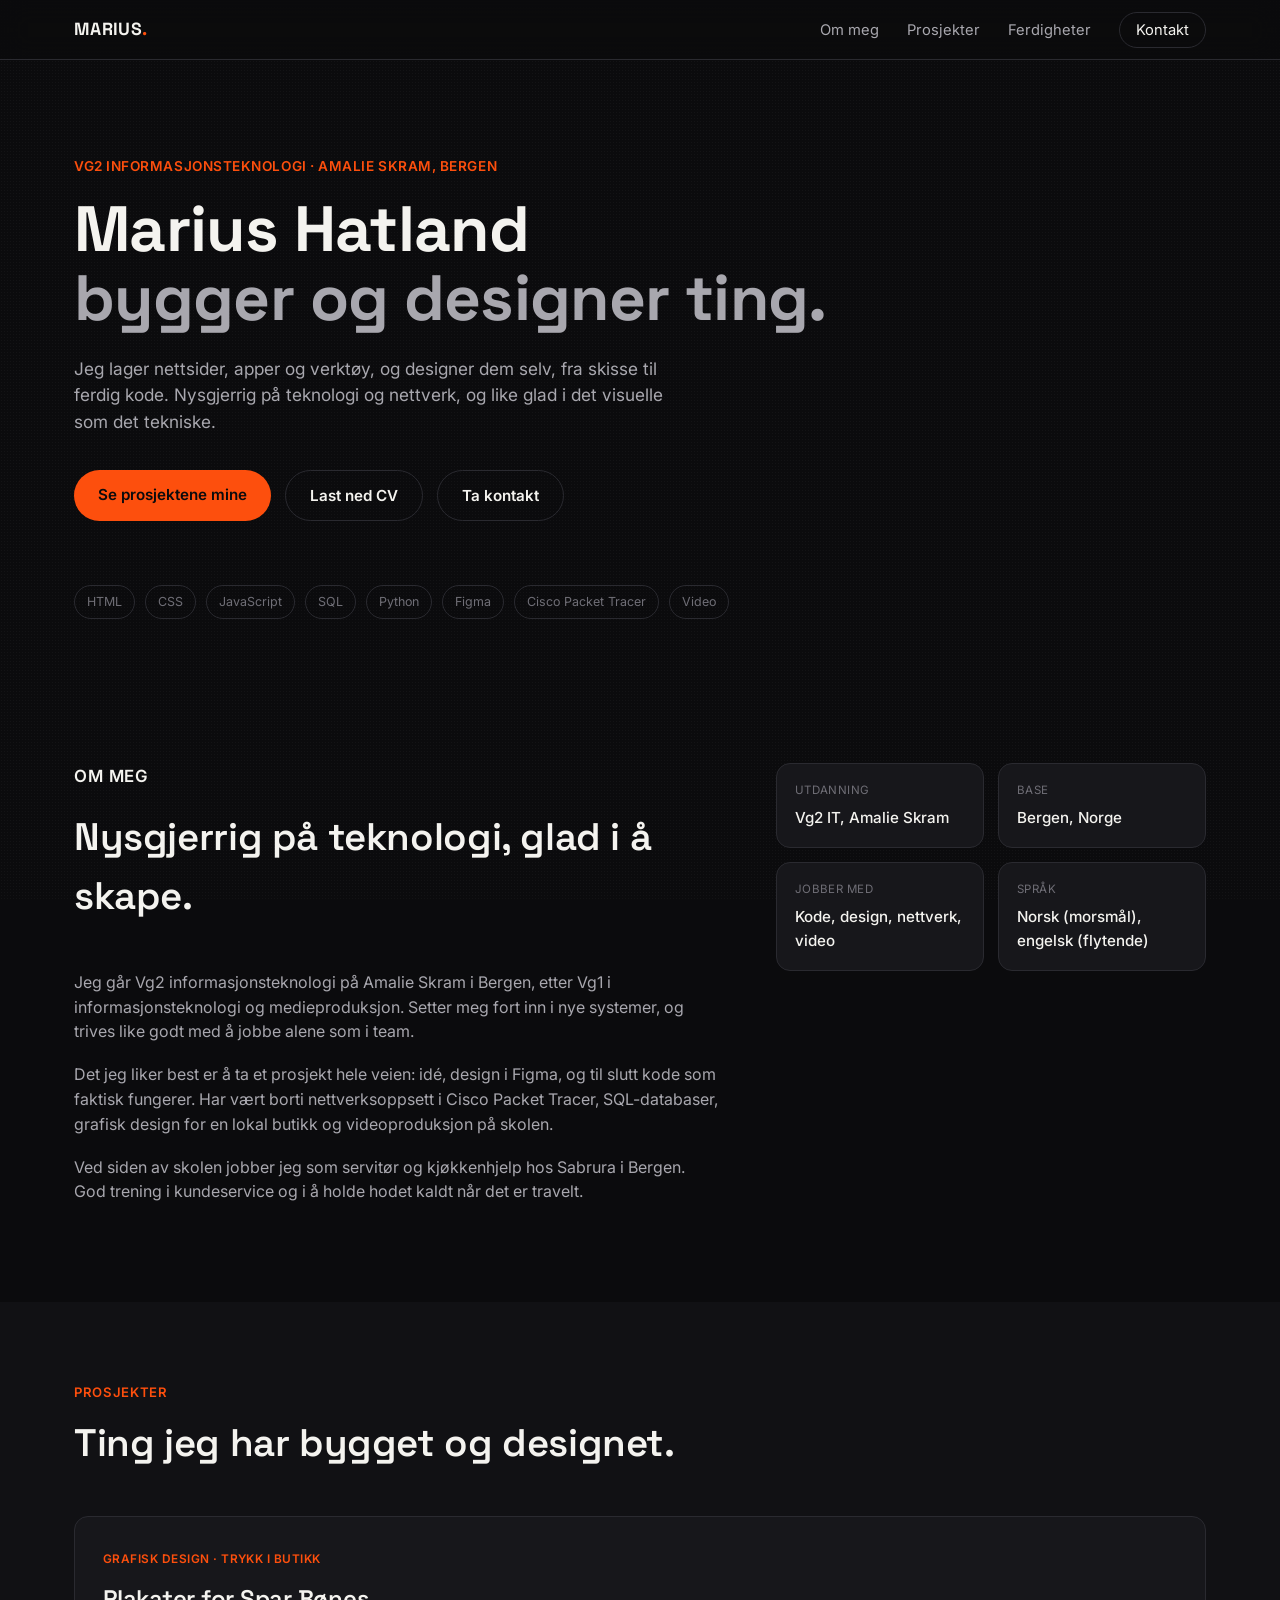
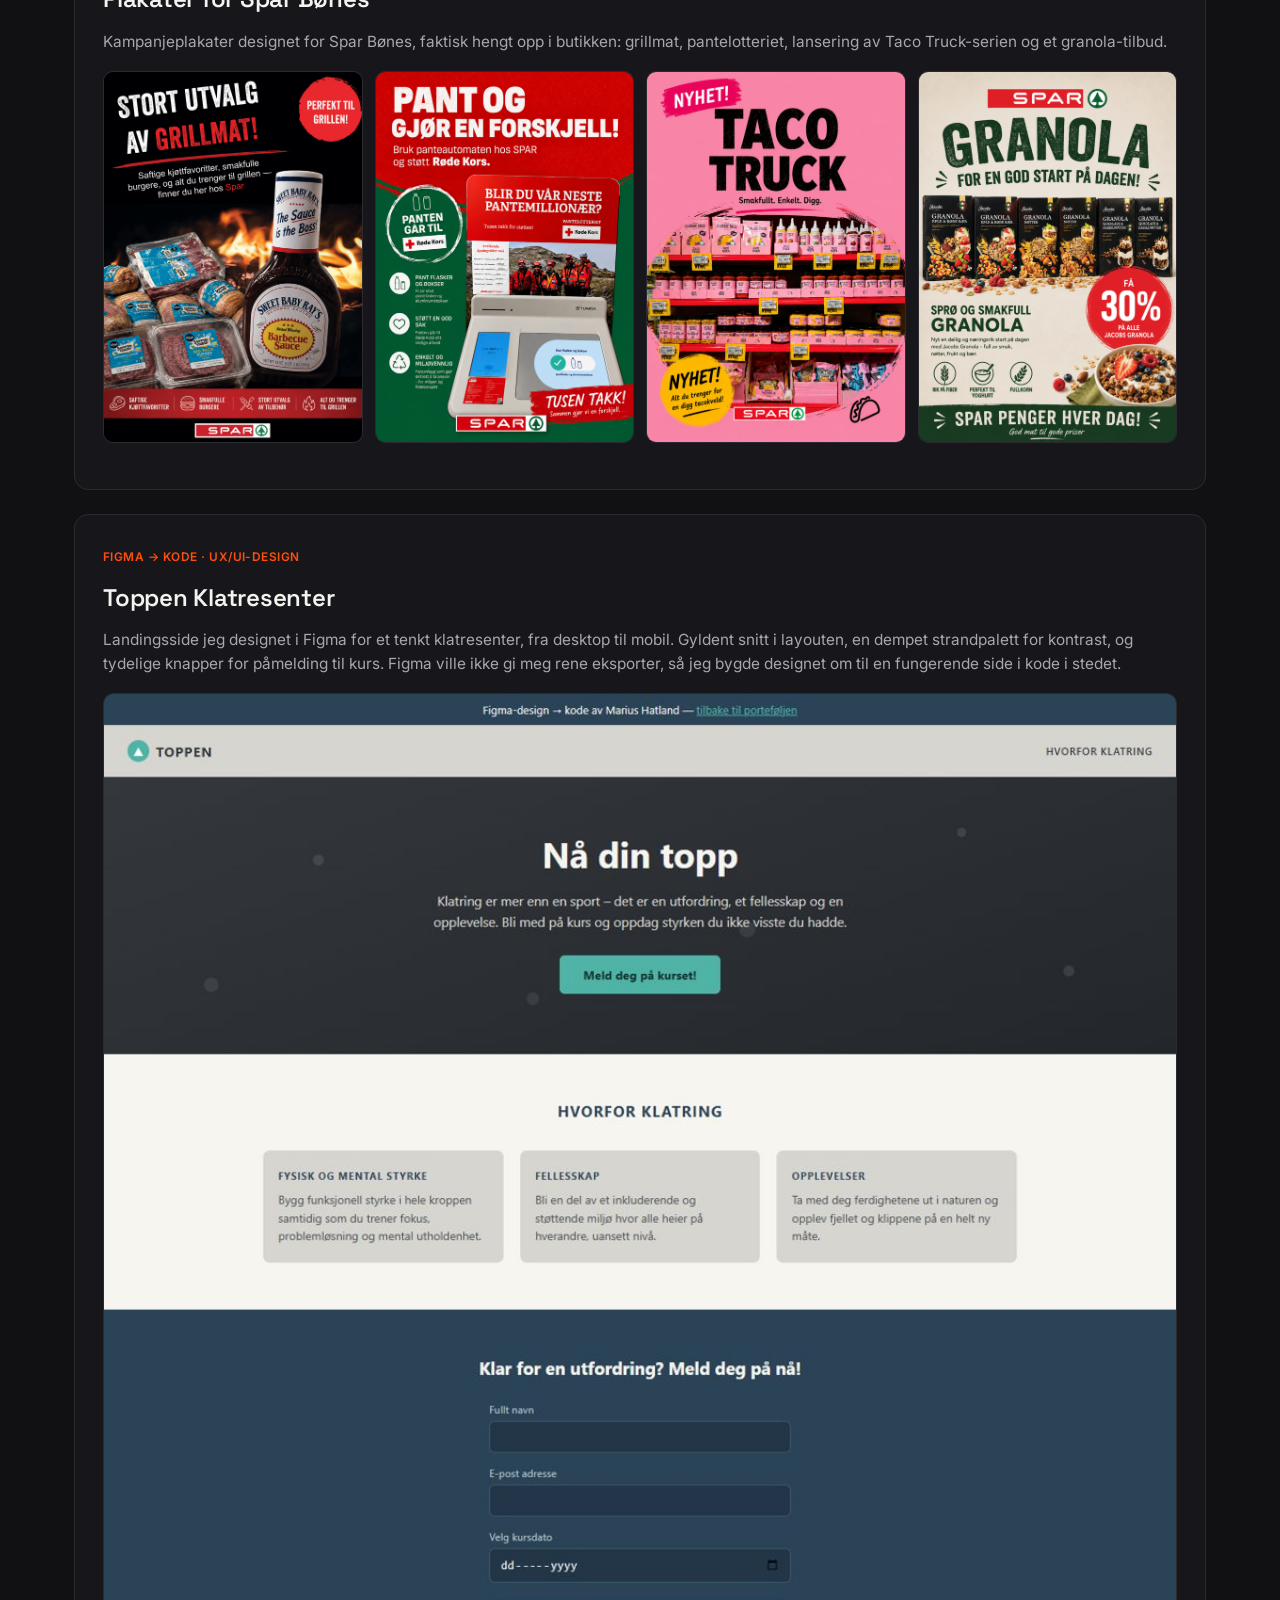
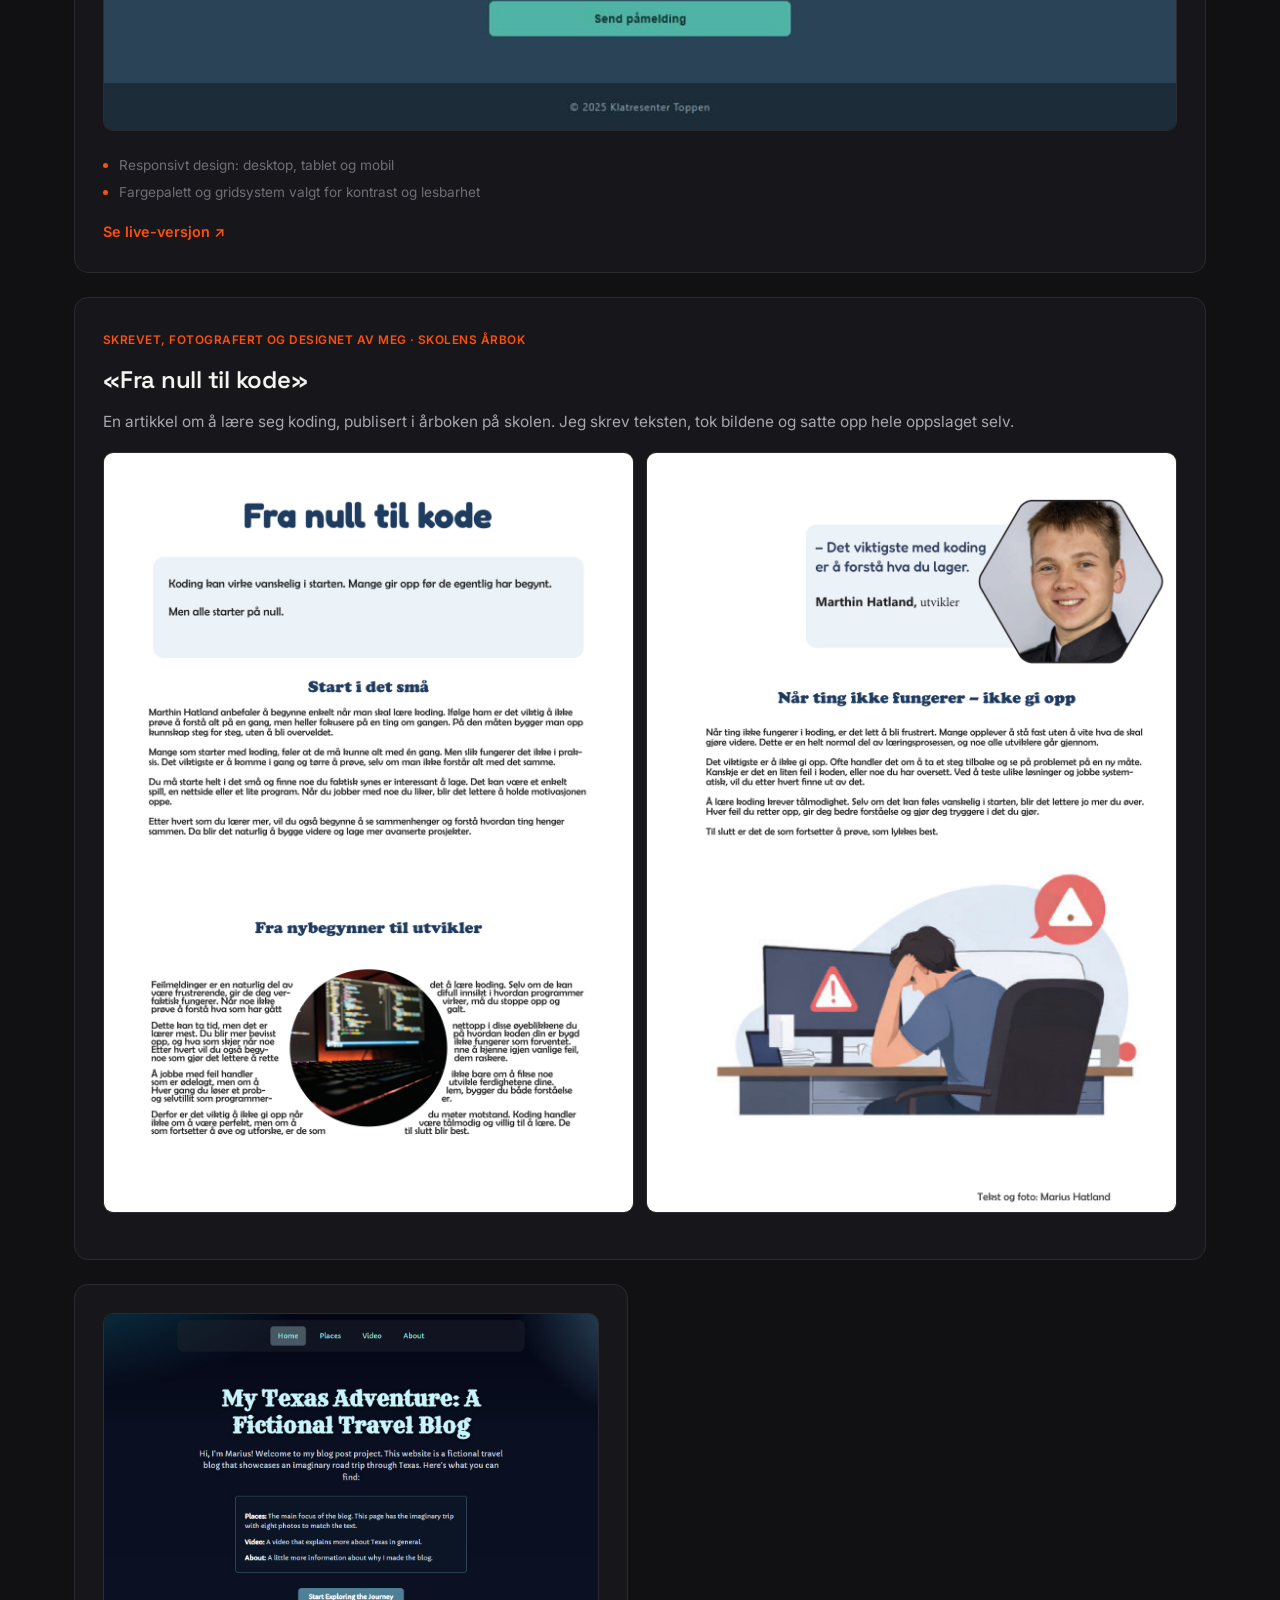
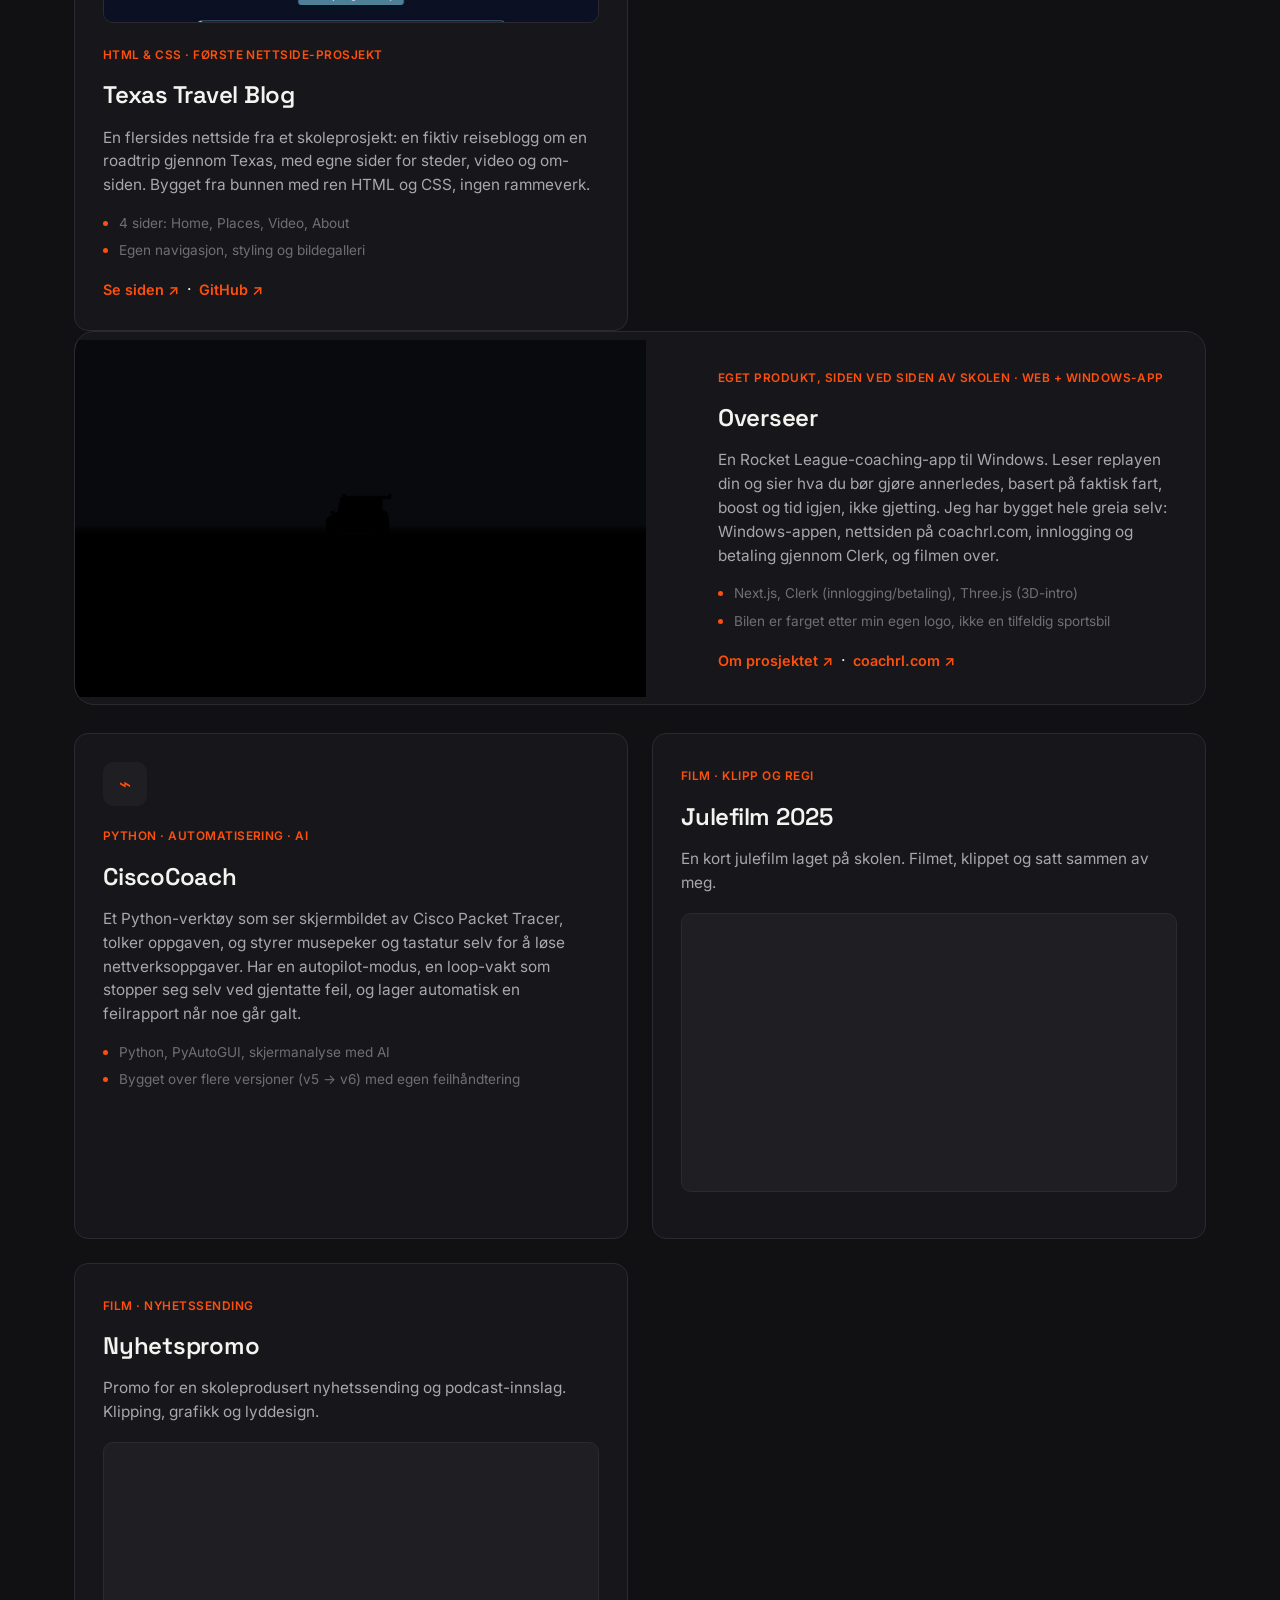
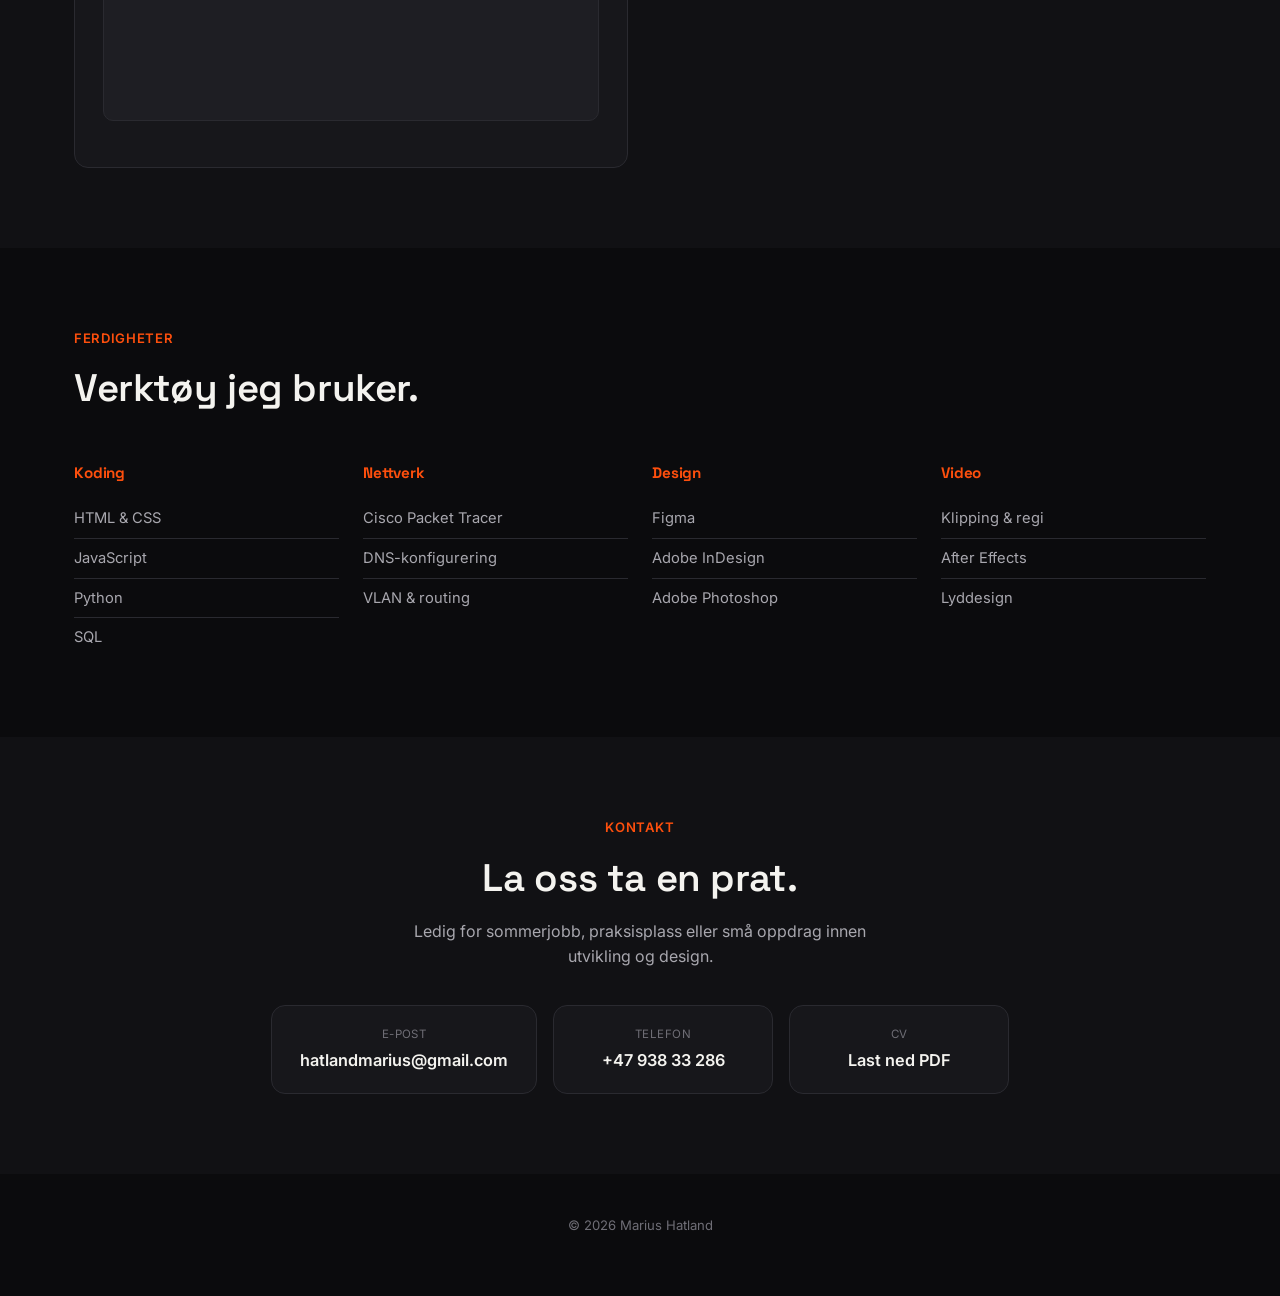
==== index.html @ c84d879e "Initial portfolio site" ====
<!DOCTYPE html>
<html lang="no">
<head>
<meta charset="UTF-8">
<meta name="viewport" content="width=device-width, initial-scale=1.0">
<title>Marius Hatland</title>
<meta name="description" content="Marius Hatland. Vg2 IT-elev i Bergen som bygger nettsider, apper og design.">
<link rel="icon" type="image/png" href="assets/images/favicon.png">
<link rel="preconnect" href="https://fonts.googleapis.com">
<link rel="preconnect" href="https://fonts.gstatic.com" crossorigin>
<link href="https://fonts.googleapis.com/css2?family=Space+Grotesk:wght@400;500;600;700&family=Inter:wght@400;500;600&display=swap" rel="stylesheet">
<link rel="stylesheet" href="styles.css">
</head>
<body>

<div class="noise-overlay" aria-hidden="true"></div>

<header class="site-header" id="top">
  <nav class="nav">
    <a href="#top" class="brand">MARIUS<span class="brand-dot">.</span></a>
    <button class="nav-toggle" id="navToggle" aria-label="Åpne meny" aria-expanded="false">
      <span></span><span></span><span></span>
    </button>
    <ul class="nav-links" id="navLinks">
      <li><a href="#om">Om meg</a></li>
      <li><a href="#prosjekter">Prosjekter</a></li>
      <li><a href="#ferdigheter">Ferdigheter</a></li>
      <li><a href="#kontakt" class="nav-cta">Kontakt</a></li>
    </ul>
  </nav>
</header>

<main>

  <!-- HERO -->
  <section class="hero">
    <div class="hero-inner">
      <p class="hero-eyebrow">Vg2 Informasjonsteknologi · Amalie Skram, Bergen</p>
      <h1 class="hero-title">
        Marius Hatland<br>
        <span class="hero-title-accent">bygger og designer ting.</span>
      </h1>
      <p class="hero-lede">
        Jeg lager nettsider, apper og verktøy, og designer dem selv, fra skisse til ferdig
        kode. Nysgjerrig på teknologi og nettverk, og like glad i det visuelle som det
        tekniske.
      </p>
      <div class="hero-actions">
        <a href="#prosjekter" class="btn btn-primary">Se prosjektene mine</a>
        <a href="assets/files/Marius_Hatland_CV.pdf" target="_blank" class="btn btn-ghost">Last ned CV</a>
        <a href="#kontakt" class="btn btn-ghost">Ta kontakt</a>
      </div>
    </div>
    <div class="hero-tags" aria-hidden="true">
      <span>HTML</span><span>CSS</span><span>JavaScript</span><span>SQL</span>
      <span>Python</span><span>Figma</span><span>Cisco Packet Tracer</span><span>Video</span>
    </div>
  </section>

  <!-- OM MEG -->
  <section class="section" id="om">
    <div class="section-inner about-grid">
      <div class="about-text">
        <p class="section-kicker">Om meg</p>
        <h2 class="section-title">Nysgjerrig på teknologi, glad i å skape.</h2>
        <p>
          Jeg går Vg2 informasjonsteknologi på Amalie Skram i Bergen, etter Vg1 i
          informasjonsteknologi og medieproduksjon. Setter meg fort inn i nye systemer,
          og trives like godt med å jobbe alene som i team.
        </p>
        <p>
          Det jeg liker best er å ta et prosjekt hele veien: idé, design i Figma, og til
          slutt kode som faktisk fungerer. Har vært borti nettverksoppsett i Cisco Packet
          Tracer, SQL-databaser, grafisk design for en lokal butikk og videoproduksjon på
          skolen.
        </p>
        <p>
          Ved siden av skolen jobber jeg som servitør og kjøkkenhjelp hos Sabrura i
          Bergen. God trening i kundeservice og i å holde hodet kaldt når det er travelt.
        </p>
      </div>
      <div class="about-facts">
        <div class="fact-card">
          <span class="fact-label">Utdanning</span>
          <span class="fact-value">Vg2 IT, Amalie Skram</span>
        </div>
        <div class="fact-card">
          <span class="fact-label">Base</span>
          <span class="fact-value">Bergen, Norge</span>
        </div>
        <div class="fact-card">
          <span class="fact-label">Jobber med</span>
          <span class="fact-value">Kode, design, nettverk, video</span>
        </div>
        <div class="fact-card">
          <span class="fact-label">Språk</span>
          <span class="fact-value">Norsk (morsmål), engelsk (flytende)</span>
        </div>
      </div>
    </div>
  </section>

  <!-- PROSJEKTER -->
  <section class="section section-alt" id="prosjekter">
    <div class="section-inner">
      <p class="section-kicker">Prosjekter</p>
      <h2 class="section-title">Ting jeg har bygget og designet.</h2>

      <div class="project-grid">

        <!-- SPAR BØNES -->
        <article class="project-card project-card-wide">
          <span class="project-tag">Grafisk design · Trykk i butikk</span>
          <h3 class="project-title">Plakater for Spar Bønes</h3>
          <p class="project-desc">
            Kampanjeplakater designet for Spar Bønes, faktisk hengt opp i butikken:
            grillmat, pantelotteriet, lansering av Taco Truck-serien og et
            granola-tilbud.
          </p>
          <div class="poster-gallery">
            <button class="poster-item" data-full="assets/images/posters/grillmat.jpg">
              <img src="assets/images/posters/grillmat.jpg" alt="Plakat: Stort utvalg av grillmat hos Spar">
            </button>
            <button class="poster-item" data-full="assets/images/posters/panteautomat.jpg">
              <img src="assets/images/posters/panteautomat.jpg" alt="Plakat: Pant og gjør en forskjell, Spar panteautomat">
            </button>
            <button class="poster-item" data-full="assets/images/posters/tacotruck.jpg">
              <img src="assets/images/posters/tacotruck.jpg" alt="Plakat: Nyhet Taco Truck hos Spar">
            </button>
            <button class="poster-item" data-full="assets/images/posters/granola.jpg">
              <img src="assets/images/posters/granola.jpg" alt="Plakat: 30% på alle Jacobs Granola hos Spar">
            </button>
          </div>
        </article>

        <!-- TOPPEN / FIGMA -->
        <article class="project-card project-card-wide" id="toppen">
          <span class="project-tag">Figma → kode · UX/UI-design</span>
          <h3 class="project-title">Toppen Klatresenter</h3>
          <p class="project-desc">
            Landingsside jeg designet i Figma for et tenkt klatresenter, fra desktop til
            mobil. Gyldent snitt i layouten, en dempet strandpalett for kontrast, og
            tydelige knapper for påmelding til kurs. Figma ville ikke gi meg rene
            eksporter, så jeg bygde designet om til en fungerende side i kode i stedet.
          </p>
          <div class="figma-gallery" id="figmaGallery">
            <button class="poster-item" style="aspect-ratio: 1000/966; width: 100%;" data-full="assets/images/figma/toppen-desktop.jpg">
              <img src="assets/images/figma/toppen-desktop.jpg" alt="Toppen Klatresenter, kodet versjon av Figma-designet">
            </button>
          </div>
          <ul class="project-meta">
            <li>Responsivt design: desktop, tablet og mobil</li>
            <li>Fargepalett og gridsystem valgt for kontrast og lesbarhet</li>
          </ul>
          <div class="project-links">
            <a href="case-studies/toppen.html" target="_blank" rel="noopener">Se live-versjon ↗</a>
          </div>
        </article>

        <!-- FRA NULL TIL KODE (ÅRBOK) -->
        <article class="project-card project-card-wide">
          <span class="project-tag">Skrevet, fotografert og designet av meg · Skolens årbok</span>
          <h3 class="project-title">«Fra null til kode»</h3>
          <p class="project-desc">
            En artikkel om å lære seg koding, publisert i årboken på skolen. Jeg skrev
            teksten, tok bildene og satte opp hele oppslaget selv.
          </p>
          <div class="poster-gallery poster-gallery-tall">
            <button class="poster-item" data-full="assets/images/arbok/arbok_p1.jpg">
              <img src="assets/images/arbok/arbok_p1.jpg" alt="Årbokoppslag: Fra null til kode, side 1">
            </button>
            <button class="poster-item" data-full="assets/images/arbok/arbok_p2.jpg">
              <img src="assets/images/arbok/arbok_p2.jpg" alt="Årbokoppslag: Fra null til kode, side 2">
            </button>
          </div>
        </article>

        <!-- TEXAS BLOG -->
        <article class="project-card">
          <div class="poster-gallery" style="grid-template-columns: 1fr; margin-top: 0;">
            <button class="poster-item" style="aspect-ratio: 16/10;" data-full="assets/images/misc/texas-blog.jpg">
              <img src="assets/images/misc/texas-blog.jpg" alt="Skjermbilde av Texas-reisebloggen, forsiden">
            </button>
          </div>
          <span class="project-tag">HTML &amp; CSS · Første nettside-prosjekt</span>
          <h3 class="project-title">Texas Travel Blog</h3>
          <p class="project-desc">
            En flersides nettside fra et skoleprosjekt: en fiktiv reiseblogg om en
            roadtrip gjennom Texas, med egne sider for steder, video og om-siden.
            Bygget fra bunnen med ren HTML og CSS, ingen rammeverk.
          </p>
          <ul class="project-meta">
            <li>4 sider: Home, Places, Video, About</li>
            <li>Egen navigasjon, styling og bildegalleri</li>
          </ul>
          <div class="project-links">
            <a href="https://mariocantario.github.io/texas-blog-page/" target="_blank" rel="noopener">Se siden ↗</a>
            &nbsp;·&nbsp;
            <a href="https://github.com/MarioCantario/texas-blog-page" target="_blank" rel="noopener">GitHub ↗</a>
          </div>
        </article>

      </div>

      <!-- OVERSEER -->
      <article class="project project-feature">
        <div class="project-media">
          <iframe class="project-video" src="assets/overseer-preview/intro.html?ui=0" title="Overseer sin åpningsfilm, live" loading="lazy" tabindex="-1"></iframe>
        </div>
        <div class="project-body">
          <span class="project-tag">Eget produkt, siden ved siden av skolen · Web + Windows-app</span>
          <h3 class="project-title">Overseer</h3>
          <p class="project-desc">
            En Rocket League-coaching-app til Windows. Leser replayen din og sier hva du
            bør gjøre annerledes, basert på faktisk fart, boost og tid igjen, ikke
            gjetting. Jeg har bygget hele greia selv: Windows-appen, nettsiden på
            coachrl.com, innlogging og betaling gjennom Clerk, og filmen over.
          </p>
          <ul class="project-meta">
            <li>Next.js, Clerk (innlogging/betaling), Three.js (3D-intro)</li>
            <li>Bilen er farget etter min egen logo, ikke en tilfeldig sportsbil</li>
          </ul>
          <div class="project-links">
            <a href="case-studies/overseer.html" target="_blank" rel="noopener">Om prosjektet ↗</a>
            &nbsp;·&nbsp;
            <a href="https://coachrl.com" target="_blank" rel="noopener">coachrl.com ↗</a>
          </div>
        </div>
      </article>

      <div class="project-grid">

        <!-- CISCO COACH -->
        <article class="project-card">
          <div class="project-card-icon" aria-hidden="true">⌁</div>
          <span class="project-tag">Python · Automatisering · AI</span>
          <h3 class="project-title">CiscoCoach</h3>
          <p class="project-desc">
            Et Python-verktøy som ser skjermbildet av Cisco Packet Tracer, tolker
            oppgaven, og styrer musepeker og tastatur selv for å løse nettverksoppgaver.
            Har en autopilot-modus, en loop-vakt som stopper seg selv ved gjentatte feil,
            og lager automatisk en feilrapport når noe går galt.
          </p>
          <ul class="project-meta">
            <li>Python, PyAutoGUI, skjermanalyse med AI</li>
            <li>Bygget over flere versjoner (v5 → v6) med egen feilhåndtering</li>
          </ul>
        </article>

        <!-- JULEFILM -->
        <article class="project-card">
          <span class="project-tag">Film · Klipp og regi</span>
          <h3 class="project-title">Julefilm 2025</h3>
          <p class="project-desc">
            En kort julefilm laget på skolen. Filmet, klippet og satt sammen av meg.
          </p>
          <div class="video-embed" data-video-slot="julefilm">
            <div class="video-placeholder">
              <span>▶</span>
              <p>Video legges til her (YouTube, ulistet)</p>
            </div>
          </div>
        </article>

        <!-- NYHETSPROMO -->
        <article class="project-card">
          <span class="project-tag">Film · Nyhetssending</span>
          <h3 class="project-title">Nyhetspromo</h3>
          <p class="project-desc">
            Promo for en skoleprodusert nyhetssending og podcast-innslag. Klipping,
            grafikk og lyddesign.
          </p>
          <div class="video-embed" data-video-slot="nyhetspromo">
            <div class="video-placeholder">
              <span>▶</span>
              <p>Video legges til her (YouTube, ulistet)</p>
            </div>
          </div>
        </article>

      </div>
    </div>
  </section>

  <!-- FERDIGHETER -->
  <section class="section" id="ferdigheter">
    <div class="section-inner">
      <p class="section-kicker">Ferdigheter</p>
      <h2 class="section-title">Verktøy jeg bruker.</h2>
      <div class="skills-grid">
        <div class="skill-group">
          <h3>Koding</h3>
          <ul><li>HTML &amp; CSS</li><li>JavaScript</li><li>Python</li><li>SQL</li></ul>
        </div>
        <div class="skill-group">
          <h3>Nettverk</h3>
          <ul><li>Cisco Packet Tracer</li><li>DNS-konfigurering</li><li>VLAN &amp; routing</li></ul>
        </div>
        <div class="skill-group">
          <h3>Design</h3>
          <ul><li>Figma</li><li>Adobe InDesign</li><li>Adobe Photoshop</li></ul>
        </div>
        <div class="skill-group">
          <h3>Video</h3>
          <ul><li>Klipping &amp; regi</li><li>After Effects</li><li>Lyddesign</li></ul>
        </div>
      </div>
    </div>
  </section>

  <!-- KONTAKT -->
  <section class="section section-alt" id="kontakt">
    <div class="section-inner kontakt-inner">
      <p class="section-kicker">Kontakt</p>
      <h2 class="section-title">La oss ta en prat.</h2>
      <p class="kontakt-lede">Ledig for sommerjobb, praksisplass eller små oppdrag innen utvikling og design.</p>
      <div class="kontakt-links">
        <a href="mailto:hatlandmarius@gmail.com" class="kontakt-link">
          <span class="kontakt-link-label">E-post</span>
          <span class="kontakt-link-value">hatlandmarius@gmail.com</span>
        </a>
        <a href="tel:+4793833286" class="kontakt-link">
          <span class="kontakt-link-label">Telefon</span>
          <span class="kontakt-link-value">+47 938 33 286</span>
        </a>
        <a href="assets/files/Marius_Hatland_CV.pdf" target="_blank" class="kontakt-link">
          <span class="kontakt-link-label">CV</span>
          <span class="kontakt-link-value">Last ned PDF</span>
        </a>
      </div>
    </div>
  </section>

</main>

<footer class="site-footer">
  <p>© <span id="year"></span> Marius Hatland</p>
</footer>

<div class="lightbox" id="lightbox" aria-hidden="true">
  <button class="lightbox-close" id="lightboxClose" aria-label="Lukk">✕</button>
  <img id="lightboxImg" src="" alt="">
</div>

<script src="script.js"></script>
</body>
</html>
---- styles.css ----
:root {
  --bg: #0b0b0d;
  --bg-alt: #111114;
  --surface: #17171b;
  --surface-2: #1e1e23;
  --border: #2a2a30;
  --text: #f4f3ef;
  --text-dim: #a8a7ae;
  --text-faint: #6f6e76;
  --accent: #fd4f0d;
  --accent-dim: #c53e08;
  --radius: 14px;
  --max-width: 1180px;
  color-scheme: dark;
}

* { box-sizing: border-box; }

html { scroll-behavior: smooth; }

body {
  margin: 0;
  background: var(--bg);
  color: var(--text);
  font-family: 'Inter', system-ui, -apple-system, sans-serif;
  line-height: 1.55;
  -webkit-font-smoothing: antialiased;
}

h1, h2, h3 {
  font-family: 'Space Grotesk', 'Inter', sans-serif;
  margin: 0;
  letter-spacing: -0.01em;
}

img { max-width: 100%; display: block; }
a { color: inherit; text-decoration: none; }

.noise-overlay {
  position: fixed;
  inset: 0;
  pointer-events: none;
  z-index: 1;
  opacity: 0.035;
  background-image: radial-gradient(circle, #fff 1px, transparent 1px);
  background-size: 3px 3px;
}

/* ---------- Header / Nav ---------- */
.site-header {
  position: sticky;
  top: 0;
  z-index: 40;
  backdrop-filter: blur(14px);
  background: rgba(11, 11, 13, 0.75);
  border-bottom: 1px solid var(--border);
}

.nav {
  max-width: var(--max-width);
  margin: 0 auto;
  padding: 16px 24px;
  display: flex;
  align-items: center;
  justify-content: space-between;
}

.brand {
  font-family: 'Space Grotesk', sans-serif;
  font-weight: 700;
  font-size: 1.1rem;
  letter-spacing: 0.02em;
}
.brand-dot { color: var(--accent); }

.nav-links {
  list-style: none;
  display: flex;
  align-items: center;
  gap: 28px;
  margin: 0;
  padding: 0;
}

.nav-links a {
  font-size: 0.92rem;
  color: var(--text-dim);
  transition: color 0.2s ease;
}
.nav-links a:hover { color: var(--text); }

.nav-cta {
  padding: 8px 16px;
  border: 1px solid var(--border);
  border-radius: 100px;
  color: var(--text) !important;
}
.nav-cta:hover { border-color: var(--accent); }

.nav-toggle {
  display: none;
  flex-direction: column;
  gap: 5px;
  background: none;
  border: none;
  cursor: pointer;
  padding: 8px;
}
.nav-toggle span {
  width: 22px;
  height: 2px;
  background: var(--text);
  border-radius: 2px;
}

/* ---------- Hero ---------- */
.hero {
  max-width: var(--max-width);
  margin: 0 auto;
  padding: 96px 24px 64px;
  position: relative;
  z-index: 2;
}
.hero-inner { max-width: 760px; }

.hero-eyebrow {
  color: var(--accent);
  font-size: 0.85rem;
  font-weight: 600;
  letter-spacing: 0.04em;
  text-transform: uppercase;
  margin: 0 0 18px;
}

.hero-title {
  font-size: clamp(2.4rem, 6vw, 4rem);
  font-weight: 700;
  line-height: 1.08;
}
.hero-title-accent { color: var(--text-dim); }

.hero-lede {
  margin-top: 22px;
  font-size: 1.08rem;
  color: var(--text-dim);
  max-width: 620px;
}

.hero-actions {
  display: flex;
  gap: 14px;
  margin-top: 34px;
  flex-wrap: wrap;
}

.btn {
  padding: 13px 24px;
  border-radius: 100px;
  font-size: 0.95rem;
  font-weight: 600;
  transition: transform 0.15s ease, background 0.15s ease, border-color 0.15s ease;
  display: inline-block;
}
.btn-primary {
  background: var(--accent);
  color: #0b0b0d;
}
.btn-primary:hover { background: #ff6a2e; transform: translateY(-1px); }
.btn-ghost {
  border: 1px solid var(--border);
  color: var(--text);
}
.btn-ghost:hover { border-color: var(--accent); }

.hero-tags {
  margin-top: 64px;
  display: flex;
  flex-wrap: wrap;
  gap: 10px;
}
.hero-tags span {
  font-size: 0.78rem;
  color: var(--text-faint);
  border: 1px solid var(--border);
  padding: 6px 12px;
  border-radius: 100px;
}

/* ---------- Sections ---------- */
.section {
  padding: 80px 0;
  position: relative;
  z-index: 2;
}
.section-alt { background: var(--bg-alt); }
.section-inner {
  max-width: var(--max-width);
  margin: 0 auto;
  padding: 0 24px;
}

.section-kicker {
  color: var(--accent);
  font-size: 0.82rem;
  font-weight: 600;
  text-transform: uppercase;
  letter-spacing: 0.05em;
  margin: 0 0 10px;
}
.section-title {
  font-size: clamp(1.7rem, 3.4vw, 2.4rem);
  font-weight: 600;
  max-width: 640px;
  margin-bottom: 44px;
}

/* ---------- About ---------- */
.about-grid {
  display: grid;
  grid-template-columns: 1.5fr 1fr;
  gap: 56px;
}
.about-text p {
  color: var(--text-dim);
  margin: 0 0 18px;
}
.about-text p:first-of-type { color: var(--text); font-size: 1.05rem; }

.about-facts {
  display: grid;
  grid-template-columns: 1fr 1fr;
  gap: 14px;
  align-content: start;
}
.fact-card {
  background: var(--surface);
  border: 1px solid var(--border);
  border-radius: var(--radius);
  padding: 18px;
  display: flex;
  flex-direction: column;
  gap: 6px;
}
.fact-label {
  font-size: 0.72rem;
  text-transform: uppercase;
  letter-spacing: 0.04em;
  color: var(--text-faint);
}
.fact-value { font-size: 0.95rem; font-weight: 500; }

/* ---------- Projects ---------- */
.project-feature {
  display: grid;
  grid-template-columns: 1.1fr 1fr;
  gap: 40px;
  align-items: center;
  background: var(--surface);
  border: 1px solid var(--border);
  border-radius: 20px;
  overflow: hidden;
  margin-bottom: 28px;
}
.project-media {
  background: #000;
  aspect-ratio: 16 / 10;
  overflow: hidden;
}
.project-video { width: 100%; height: 100%; object-fit: cover; border: 0; pointer-events: none; }
.project-body { padding: 32px 36px 32px 0; }
.project-feature .project-body { padding: 32px; }

.project-tag {
  display: inline-block;
  font-size: 0.74rem;
  font-weight: 600;
  color: var(--accent);
  text-transform: uppercase;
  letter-spacing: 0.04em;
  margin-bottom: 12px;
}
.project-title {
  font-size: 1.5rem;
  font-weight: 600;
  margin-bottom: 12px;
}
.project-desc {
  color: var(--text-dim);
  font-size: 0.96rem;
  margin: 0 0 16px;
}
.project-meta {
  list-style: none;
  margin: 0 0 16px;
  padding: 0;
  display: flex;
  flex-direction: column;
  gap: 6px;
}
.project-meta li {
  font-size: 0.85rem;
  color: var(--text-faint);
  padding-left: 16px;
  position: relative;
}
.project-meta li::before {
  content: '';
  position: absolute;
  left: 0;
  top: 8px;
  width: 5px;
  height: 5px;
  border-radius: 50%;
  background: var(--accent);
}
.project-links a {
  font-size: 0.9rem;
  font-weight: 600;
  color: var(--accent);
}
.project-links a:hover { text-decoration: underline; }

.project-grid {
  display: grid;
  grid-template-columns: repeat(2, 1fr);
  gap: 24px;
}

.project-card {
  background: var(--surface);
  border: 1px solid var(--border);
  border-radius: var(--radius);
  padding: 28px;
}
.project-card-wide { grid-column: span 2; }

.project-card-icon {
  width: 44px;
  height: 44px;
  border-radius: 10px;
  background: var(--surface-2);
  color: var(--accent);
  display: flex;
  align-items: center;
  justify-content: center;
  font-size: 1.3rem;
  margin-bottom: 16px;
}

/* Figma gallery */
.figma-gallery {
  margin: 18px 0;
  border-radius: 10px;
  overflow: hidden;
}
.figma-placeholder {
  border: 1px dashed var(--border);
  border-radius: 10px;
  padding: 36px 20px;
  text-align: center;
  color: var(--text-faint);
}
.figma-placeholder p { margin: 4px 0; font-size: 0.88rem; }
.figma-placeholder-sub code {
  background: var(--surface-2);
  padding: 2px 6px;
  border-radius: 4px;
  font-size: 0.8rem;
}

/* Poster gallery */
.poster-gallery {
  display: grid;
  grid-template-columns: repeat(auto-fit, minmax(150px, 1fr));
  gap: 12px;
  margin: 18px 0;
}
.poster-gallery-tall { grid-template-columns: repeat(2, 1fr); }
.poster-item {
  padding: 0;
  border: 1px solid var(--border);
  border-radius: 10px;
  overflow: hidden;
  cursor: zoom-in;
  background: none;
  aspect-ratio: 3 / 4.3;
}
.poster-item img { width: 100%; height: 100%; object-fit: cover; transition: transform 0.3s ease; }
.poster-item:hover img { transform: scale(1.05); }

/* Video embed placeholder */
.video-embed {
  margin: 18px 0;
  aspect-ratio: 16 / 9;
  border-radius: 10px;
  overflow: hidden;
  background: var(--surface-2);
  border: 1px solid var(--border);
}
.video-embed iframe { width: 100%; height: 100%; border: 0; }
.video-placeholder {
  width: 100%;
  height: 100%;
  display: flex;
  flex-direction: column;
  align-items: center;
  justify-content: center;
  gap: 8px;
  color: var(--text-faint);
}
.video-placeholder span { font-size: 1.6rem; color: var(--accent); }
.video-placeholder p { font-size: 0.82rem; margin: 0; }

/* ---------- Skills ---------- */
.skills-grid {
  display: grid;
  grid-template-columns: repeat(4, 1fr);
  gap: 24px;
}
.skill-group h3 {
  font-size: 0.95rem;
  color: var(--accent);
  margin-bottom: 14px;
}
.skill-group ul { list-style: none; margin: 0; padding: 0; }
.skill-group li {
  font-size: 0.92rem;
  color: var(--text-dim);
  padding: 8px 0;
  border-top: 1px solid var(--border);
}
.skill-group li:first-child { border-top: none; }

/* ---------- Kontakt ---------- */
.kontakt-inner { text-align: center; }
.kontakt-inner .section-title { margin: 0 auto 12px; }
.kontakt-lede {
  color: var(--text-dim);
  max-width: 480px;
  margin: 0 auto 36px;
}
.kontakt-links {
  display: flex;
  justify-content: center;
  gap: 16px;
  flex-wrap: wrap;
}
.kontakt-link {
  background: var(--surface);
  border: 1px solid var(--border);
  border-radius: var(--radius);
  padding: 20px 28px;
  display: flex;
  flex-direction: column;
  gap: 4px;
  min-width: 220px;
  transition: border-color 0.2s ease;
}
.kontakt-link:hover { border-color: var(--accent); }
.kontakt-link-label {
  font-size: 0.72rem;
  text-transform: uppercase;
  letter-spacing: 0.04em;
  color: var(--text-faint);
}
.kontakt-link-value { font-size: 1.02rem; font-weight: 600; }

/* ---------- Footer ---------- */
.site-footer {
  padding: 28px 24px 48px;
  text-align: center;
  color: var(--text-faint);
  font-size: 0.82rem;
}

/* ---------- Lightbox ---------- */
.lightbox {
  position: fixed;
  inset: 0;
  background: rgba(0,0,0,0.92);
  display: none;
  align-items: center;
  justify-content: center;
  z-index: 100;
  padding: 32px;
}
.lightbox.is-open { display: flex; }
.lightbox img {
  max-width: 100%;
  max-height: 90vh;
  border-radius: 8px;
}
.lightbox-close {
  position: absolute;
  top: 24px;
  right: 24px;
  background: var(--surface);
  border: 1px solid var(--border);
  color: var(--text);
  width: 40px;
  height: 40px;
  border-radius: 50%;
  cursor: pointer;
  font-size: 1rem;
}

/* ---------- Responsive ---------- */
@media (max-width: 900px) {
  .about-grid { grid-template-columns: 1fr; }
  .project-feature { grid-template-columns: 1fr; }
  .project-feature .project-body { padding: 24px; }
  .project-grid { grid-template-columns: 1fr; }
  .project-card-wide { grid-column: span 1; }
  .skills-grid { grid-template-columns: repeat(2, 1fr); }
}

@media (max-width: 640px) {
  .nav-links {
    position: fixed;
    top: 65px;
    left: 0;
    right: 0;
    background: var(--bg-alt);
    border-bottom: 1px solid var(--border);
    flex-direction: column;
    align-items: flex-start;
    padding: 20px 24px;
    gap: 18px;
    transform: translateY(-130%);
    transition: transform 0.25s ease;
  }
  .nav-links.is-open { transform: translateY(0); }
  .nav-toggle { display: flex; }
  .hero { padding: 64px 20px 48px; }
  .section { padding: 56px 0; }
  .poster-gallery { grid-template-columns: repeat(2, 1fr); }
  .poster-gallery-tall { grid-template-columns: 1fr; }
  .skills-grid { grid-template-columns: 1fr 1fr; }
  .kontakt-link { min-width: 0; width: 100%; }
}
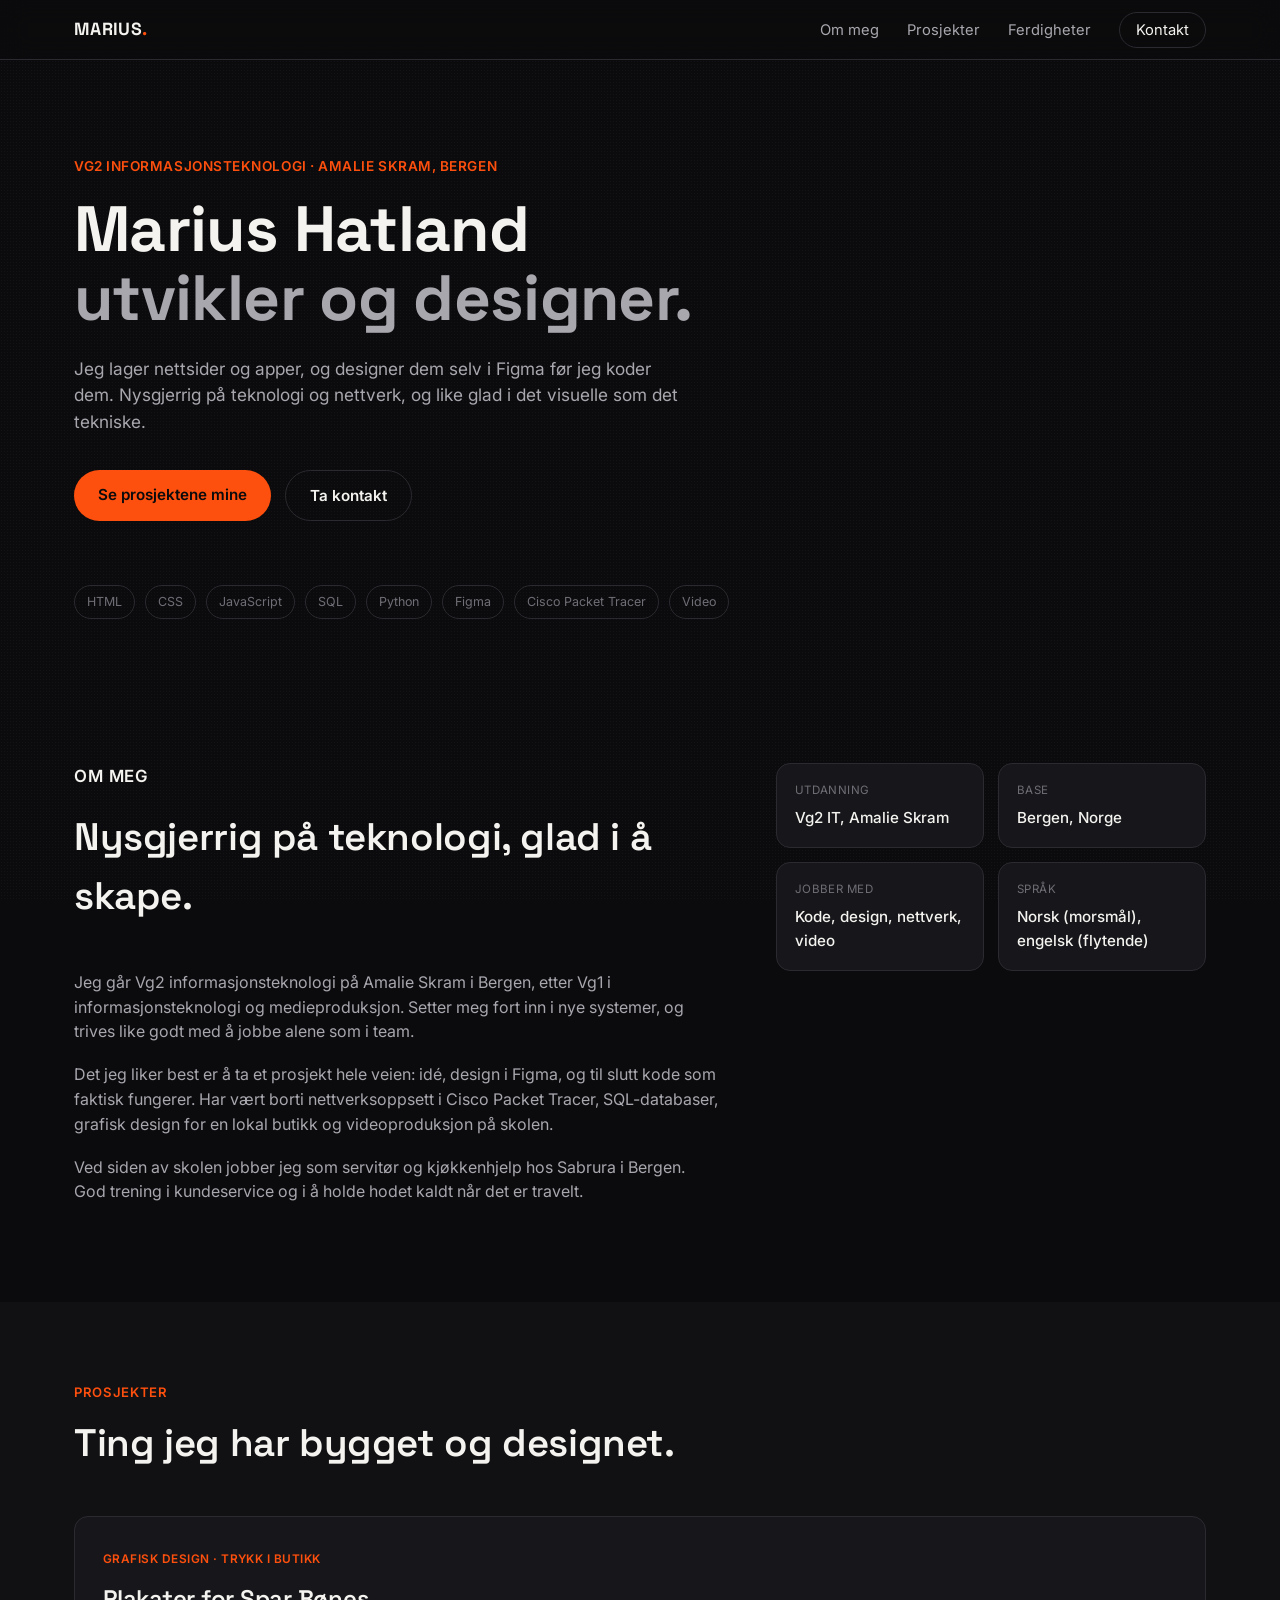
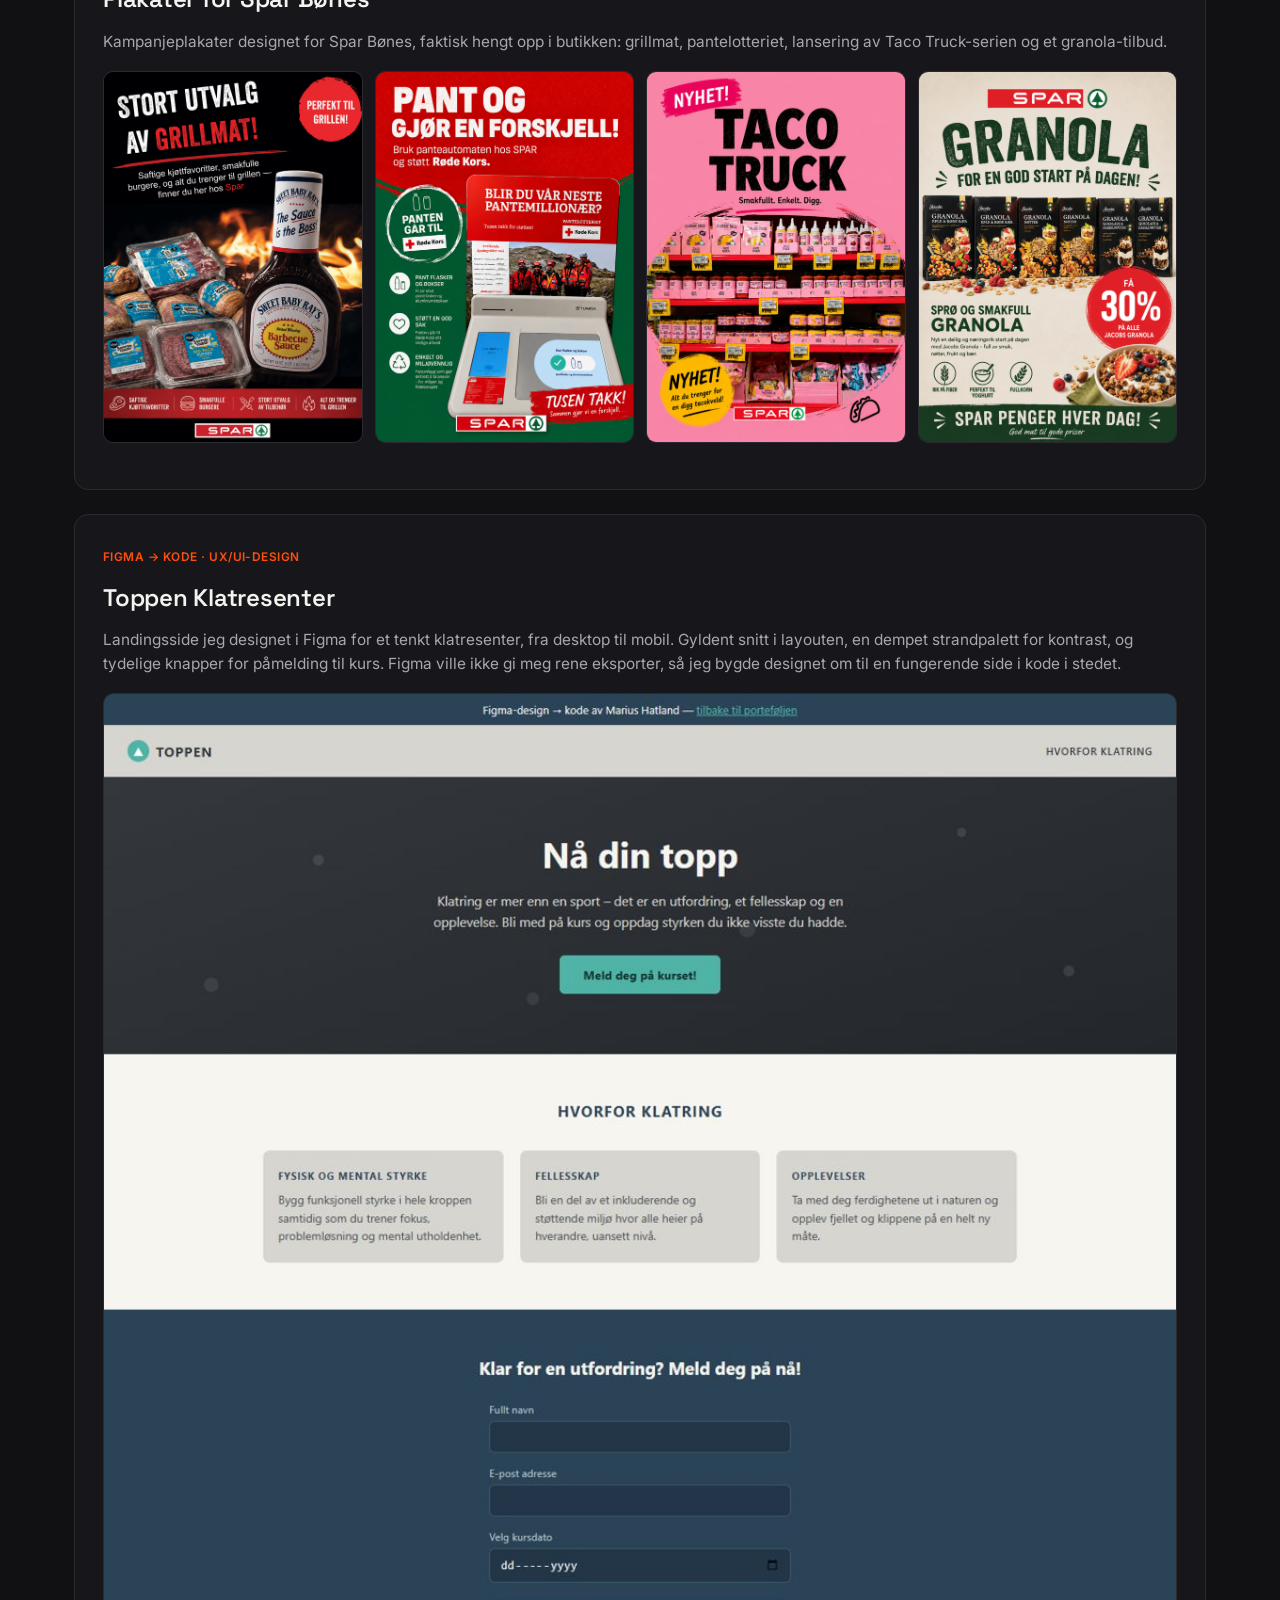
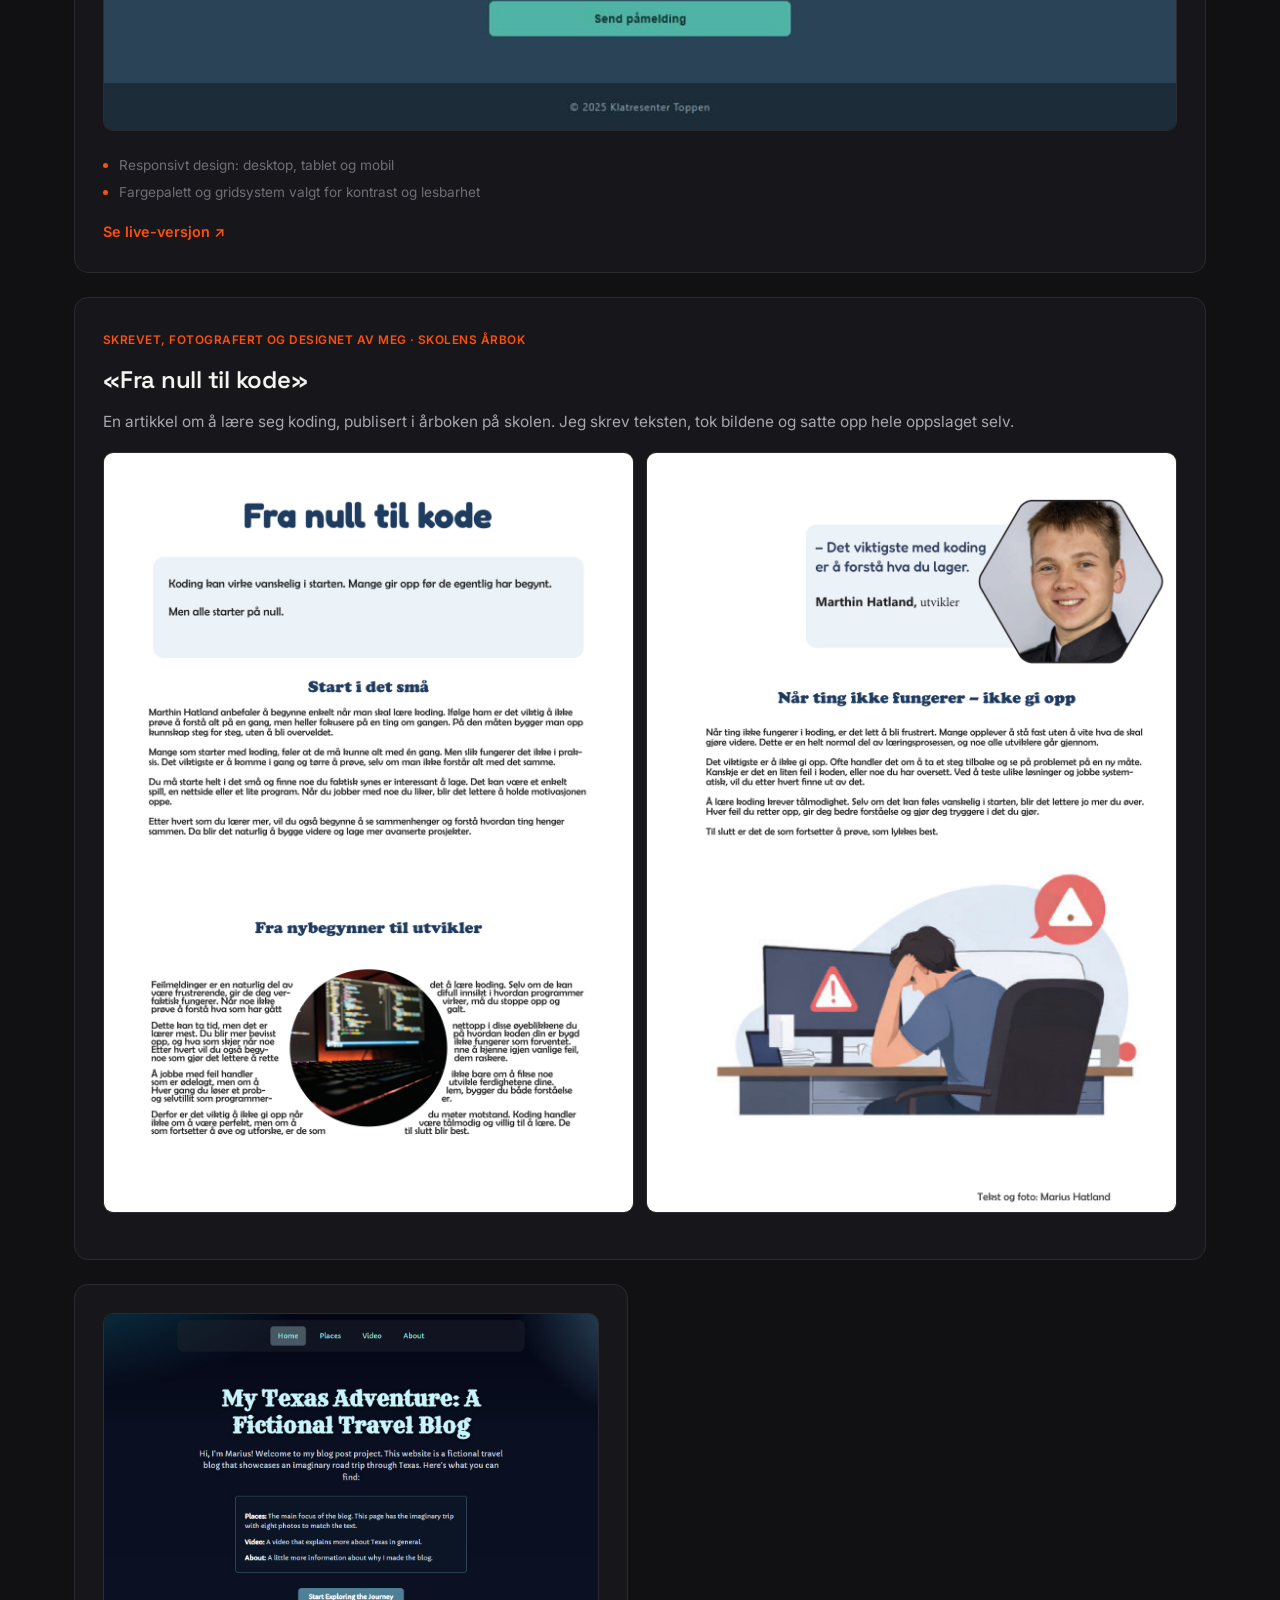
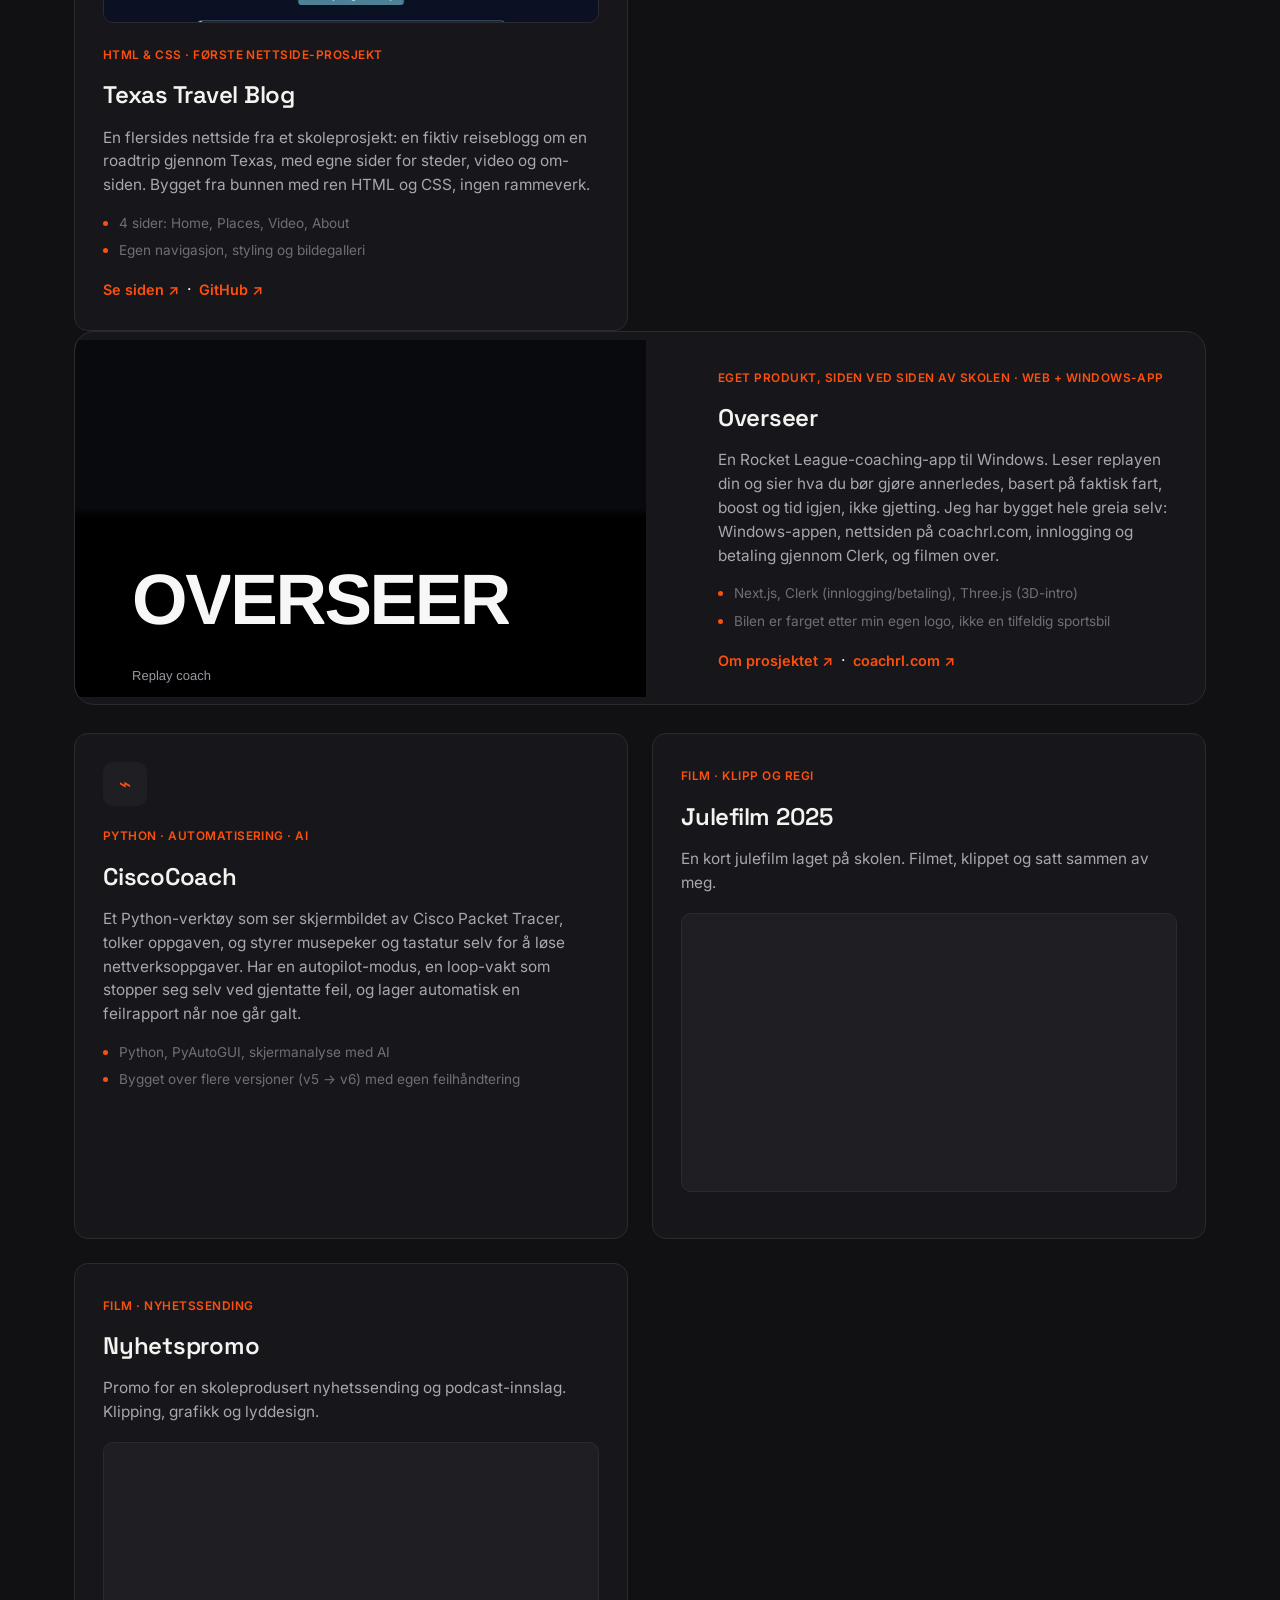
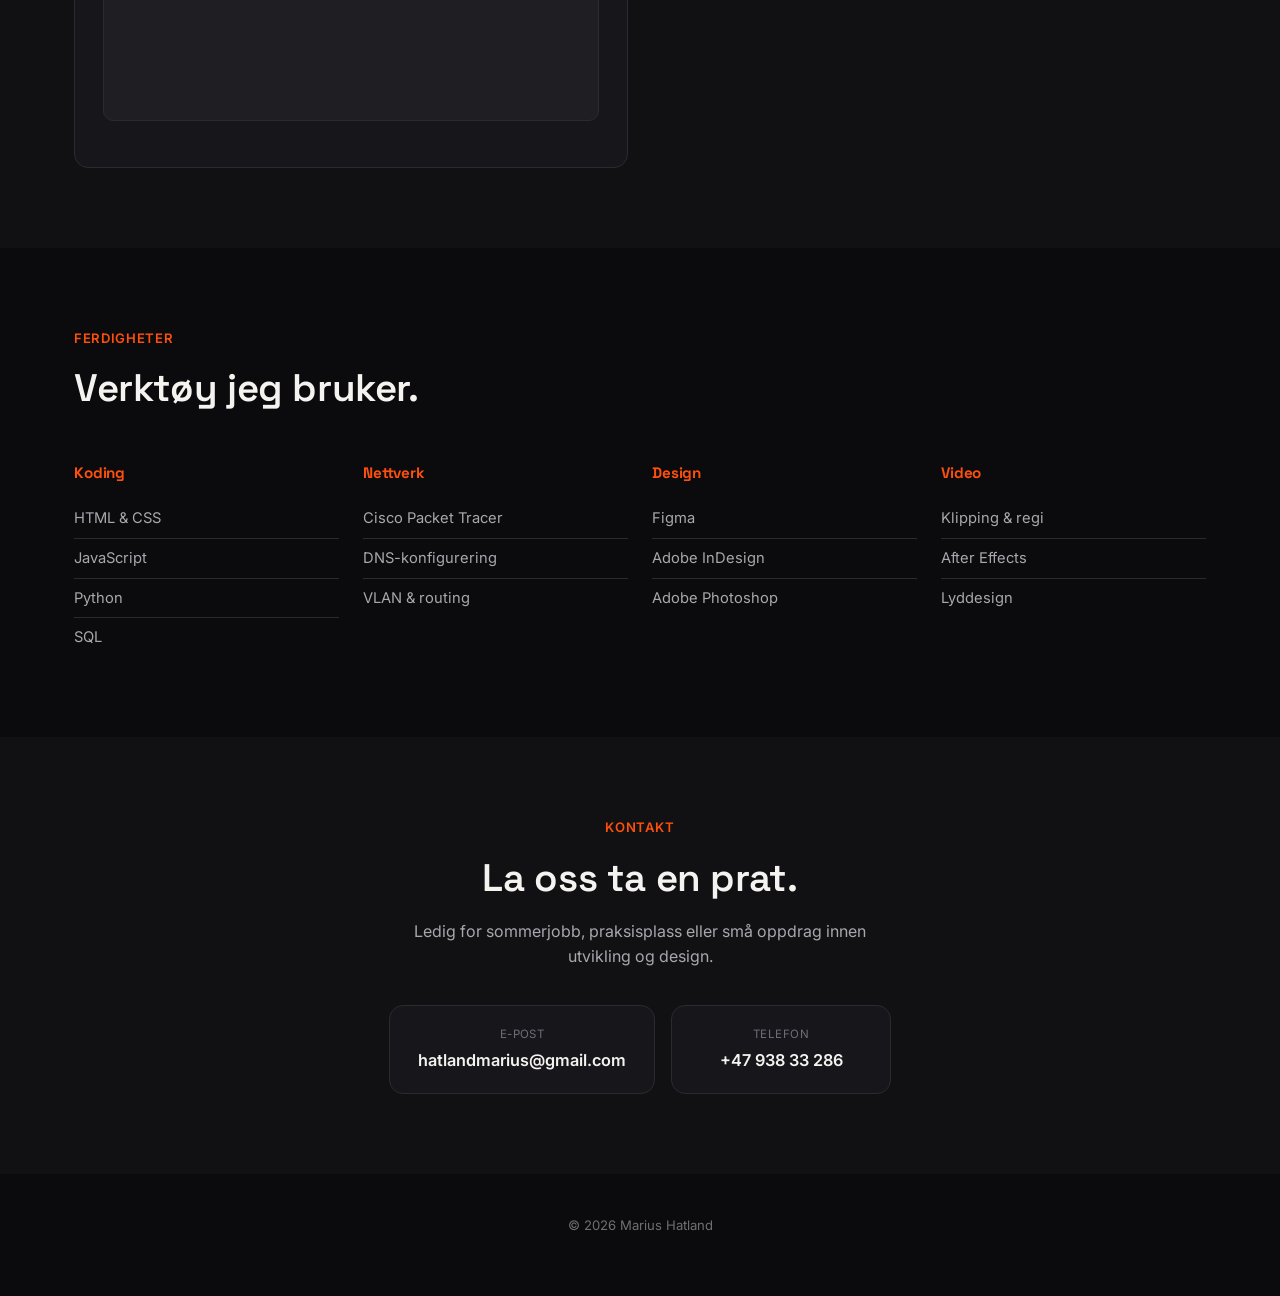
==== commit 9d0536bd: "Remove CV download, rework hero tagline and Toppen hero visuals" ====
--- a/index.html
+++ b/index.html
@@ -38,16 +38,15 @@
       <p class="hero-eyebrow">Vg2 Informasjonsteknologi · Amalie Skram, Bergen</p>
       <h1 class="hero-title">
         Marius Hatland<br>
-        <span class="hero-title-accent">bygger og designer ting.</span>
+        <span class="hero-title-accent">utvikler og designer.</span>
       </h1>
       <p class="hero-lede">
-        Jeg lager nettsider, apper og verktøy, og designer dem selv, fra skisse til ferdig
-        kode. Nysgjerrig på teknologi og nettverk, og like glad i det visuelle som det
+        Jeg lager nettsider og apper, og designer dem selv i Figma før jeg koder dem.
+        Nysgjerrig på teknologi og nettverk, og like glad i det visuelle som det
         tekniske.
       </p>
       <div class="hero-actions">
         <a href="#prosjekter" class="btn btn-primary">Se prosjektene mine</a>
-        <a href="assets/files/Marius_Hatland_CV.pdf" target="_blank" class="btn btn-ghost">Last ned CV</a>
         <a href="#kontakt" class="btn btn-ghost">Ta kontakt</a>
       </div>
     </div>
@@ -323,10 +322,6 @@
           <span class="kontakt-link-label">Telefon</span>
           <span class="kontakt-link-value">+47 938 33 286</span>
         </a>
-        <a href="assets/files/Marius_Hatland_CV.pdf" target="_blank" class="kontakt-link">
-          <span class="kontakt-link-label">CV</span>
-          <span class="kontakt-link-value">Last ned PDF</span>
-        </a>
       </div>
     </div>
   </section>
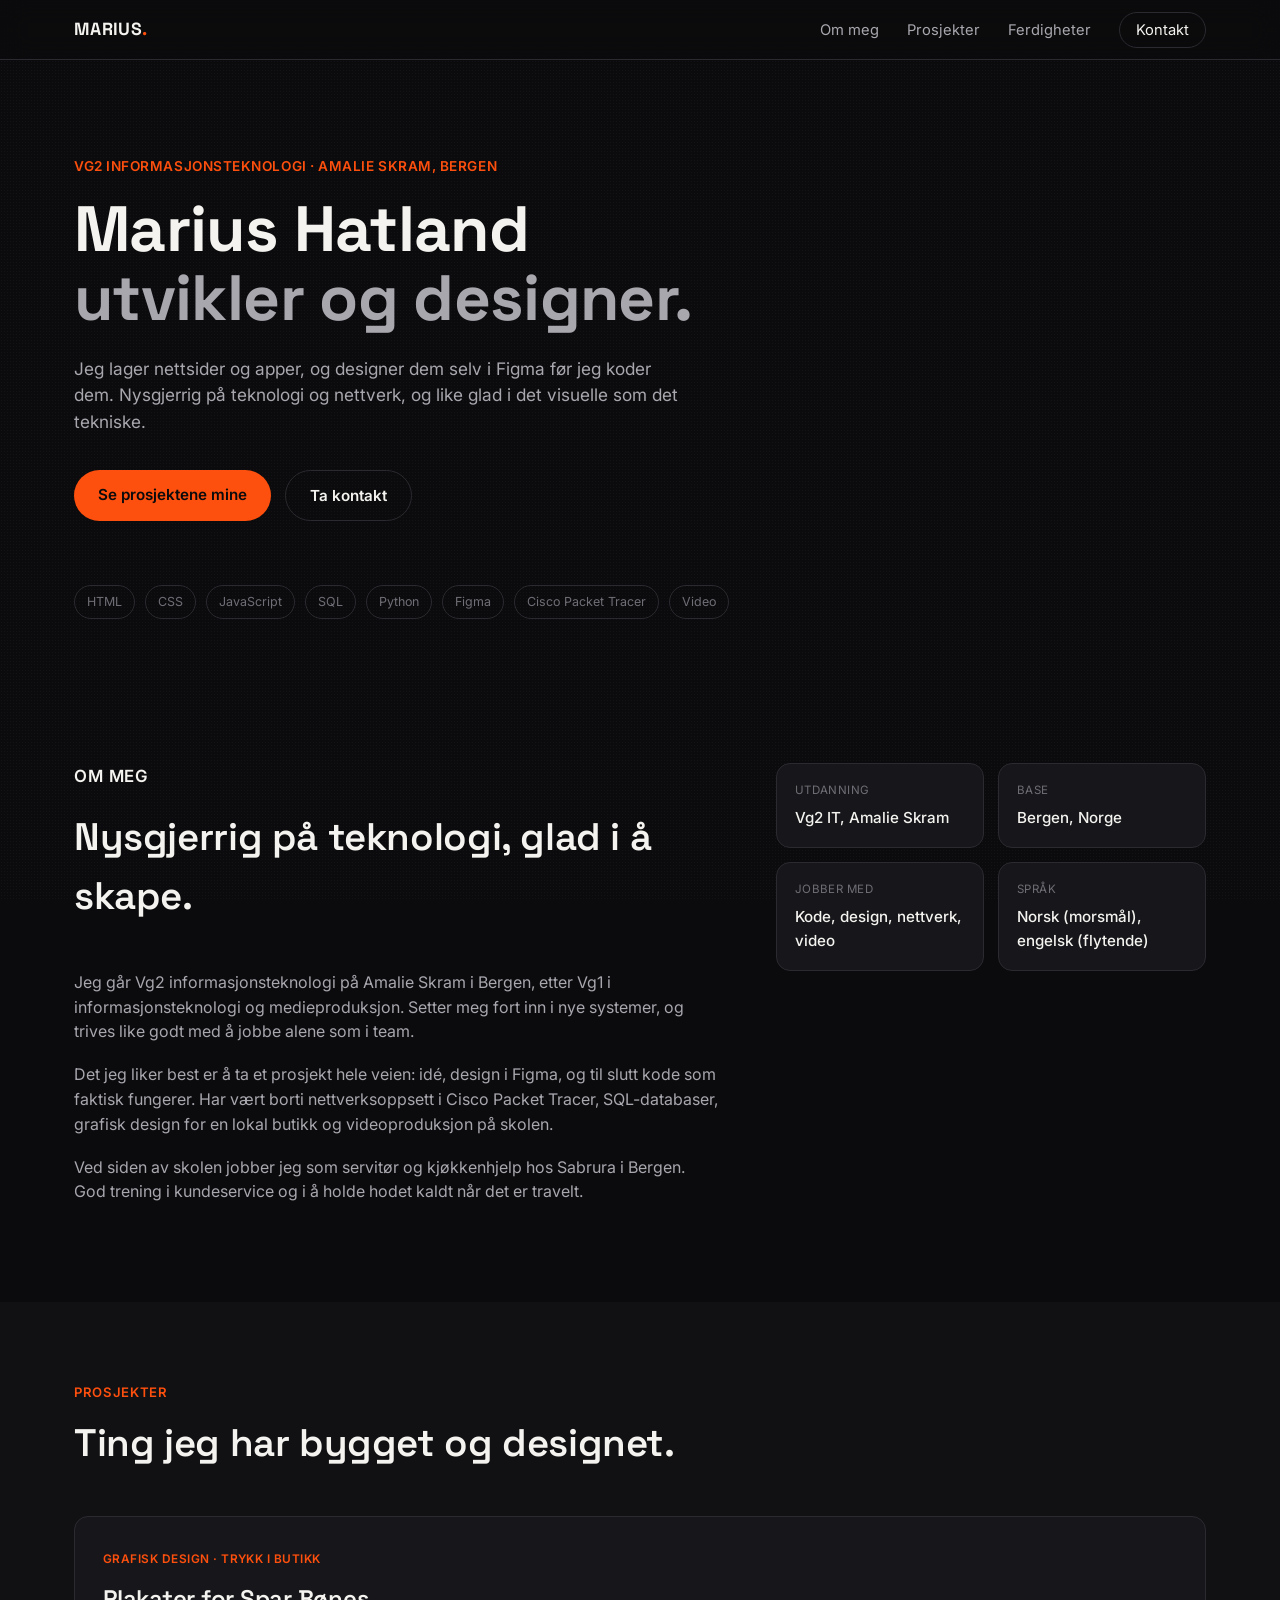
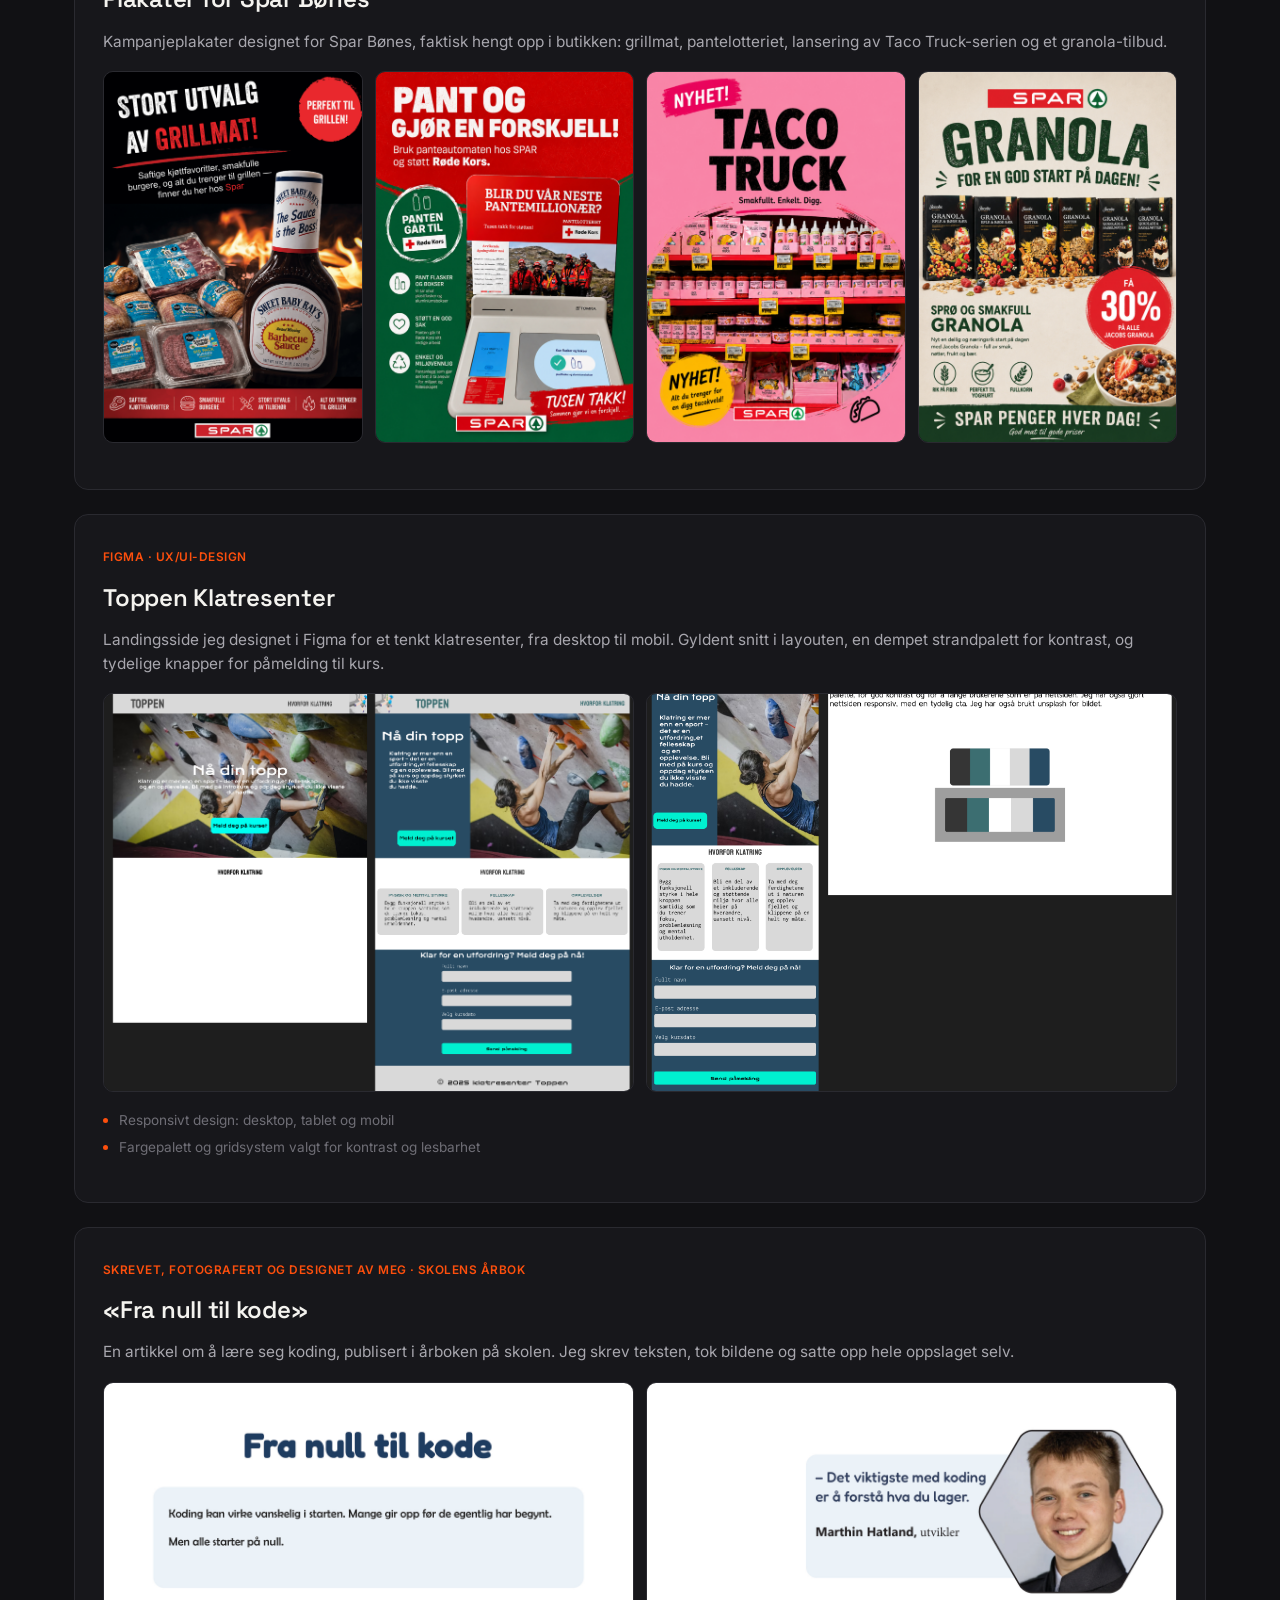
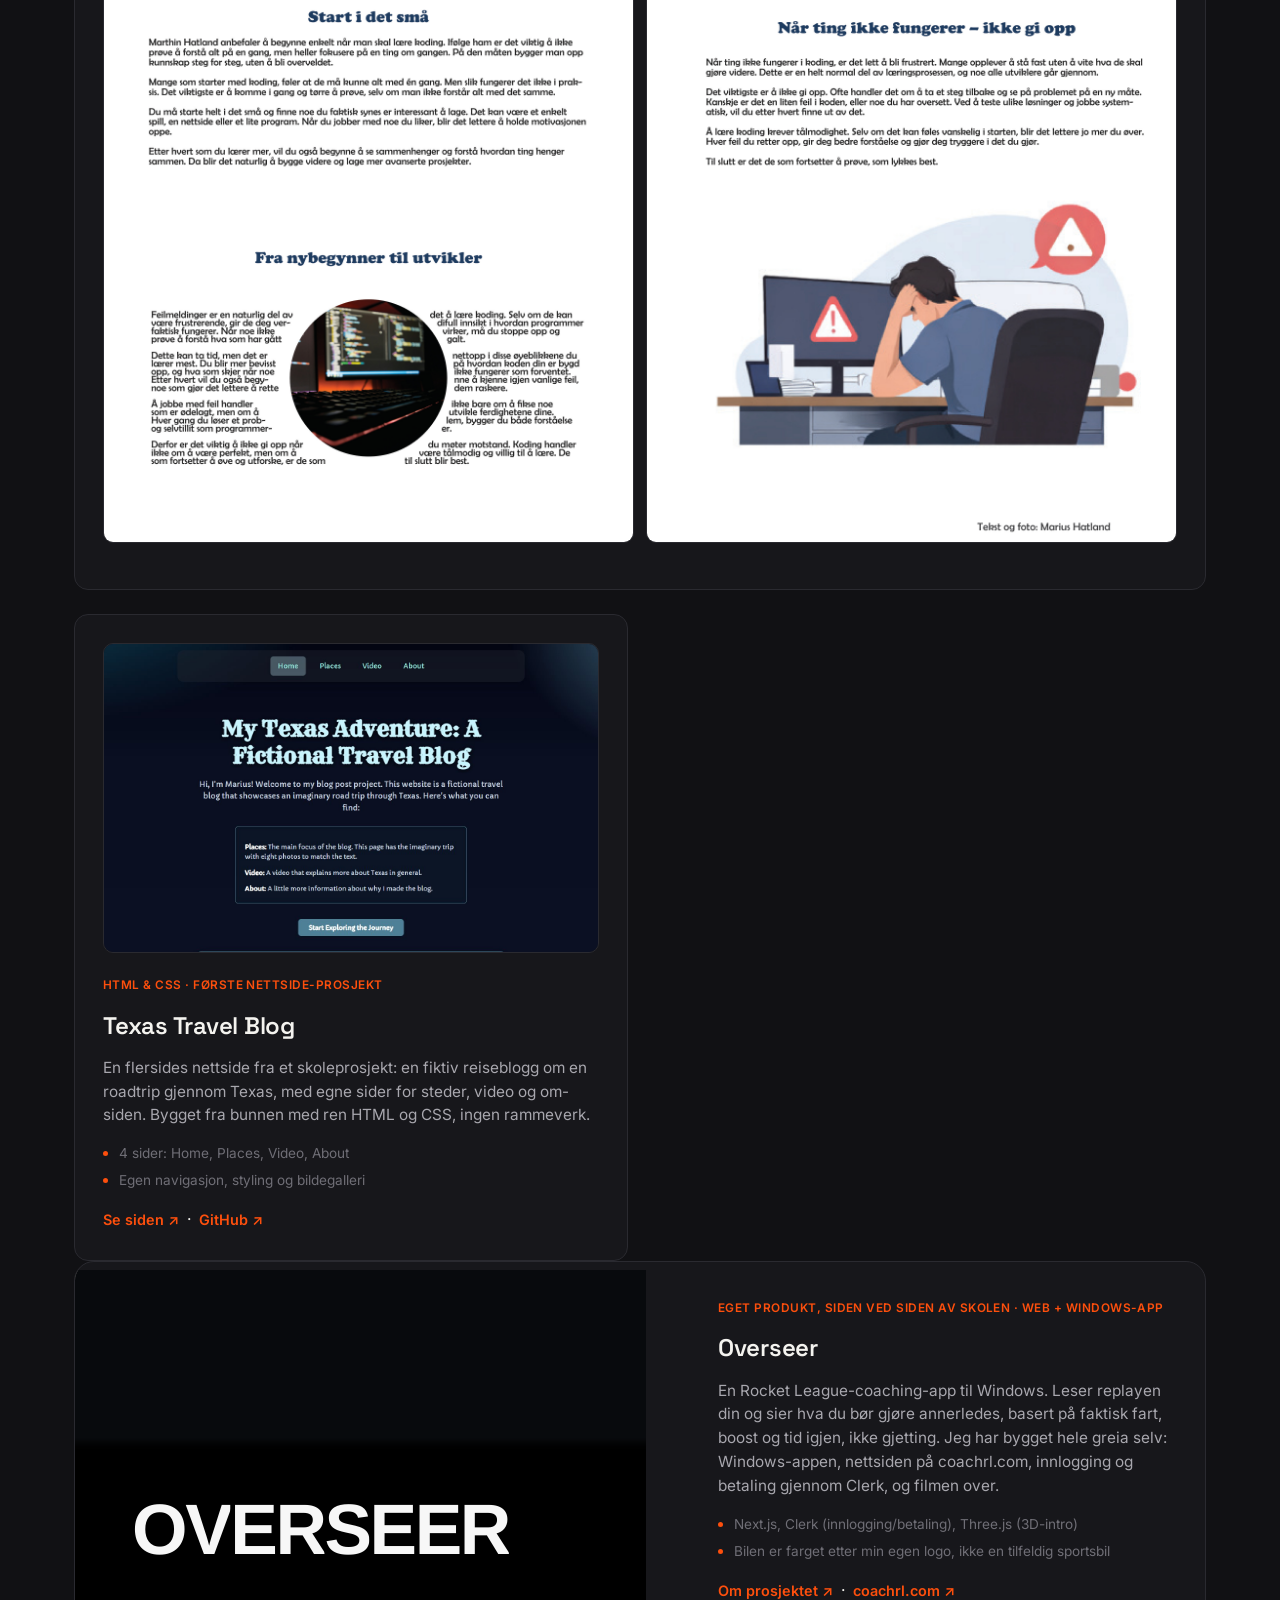
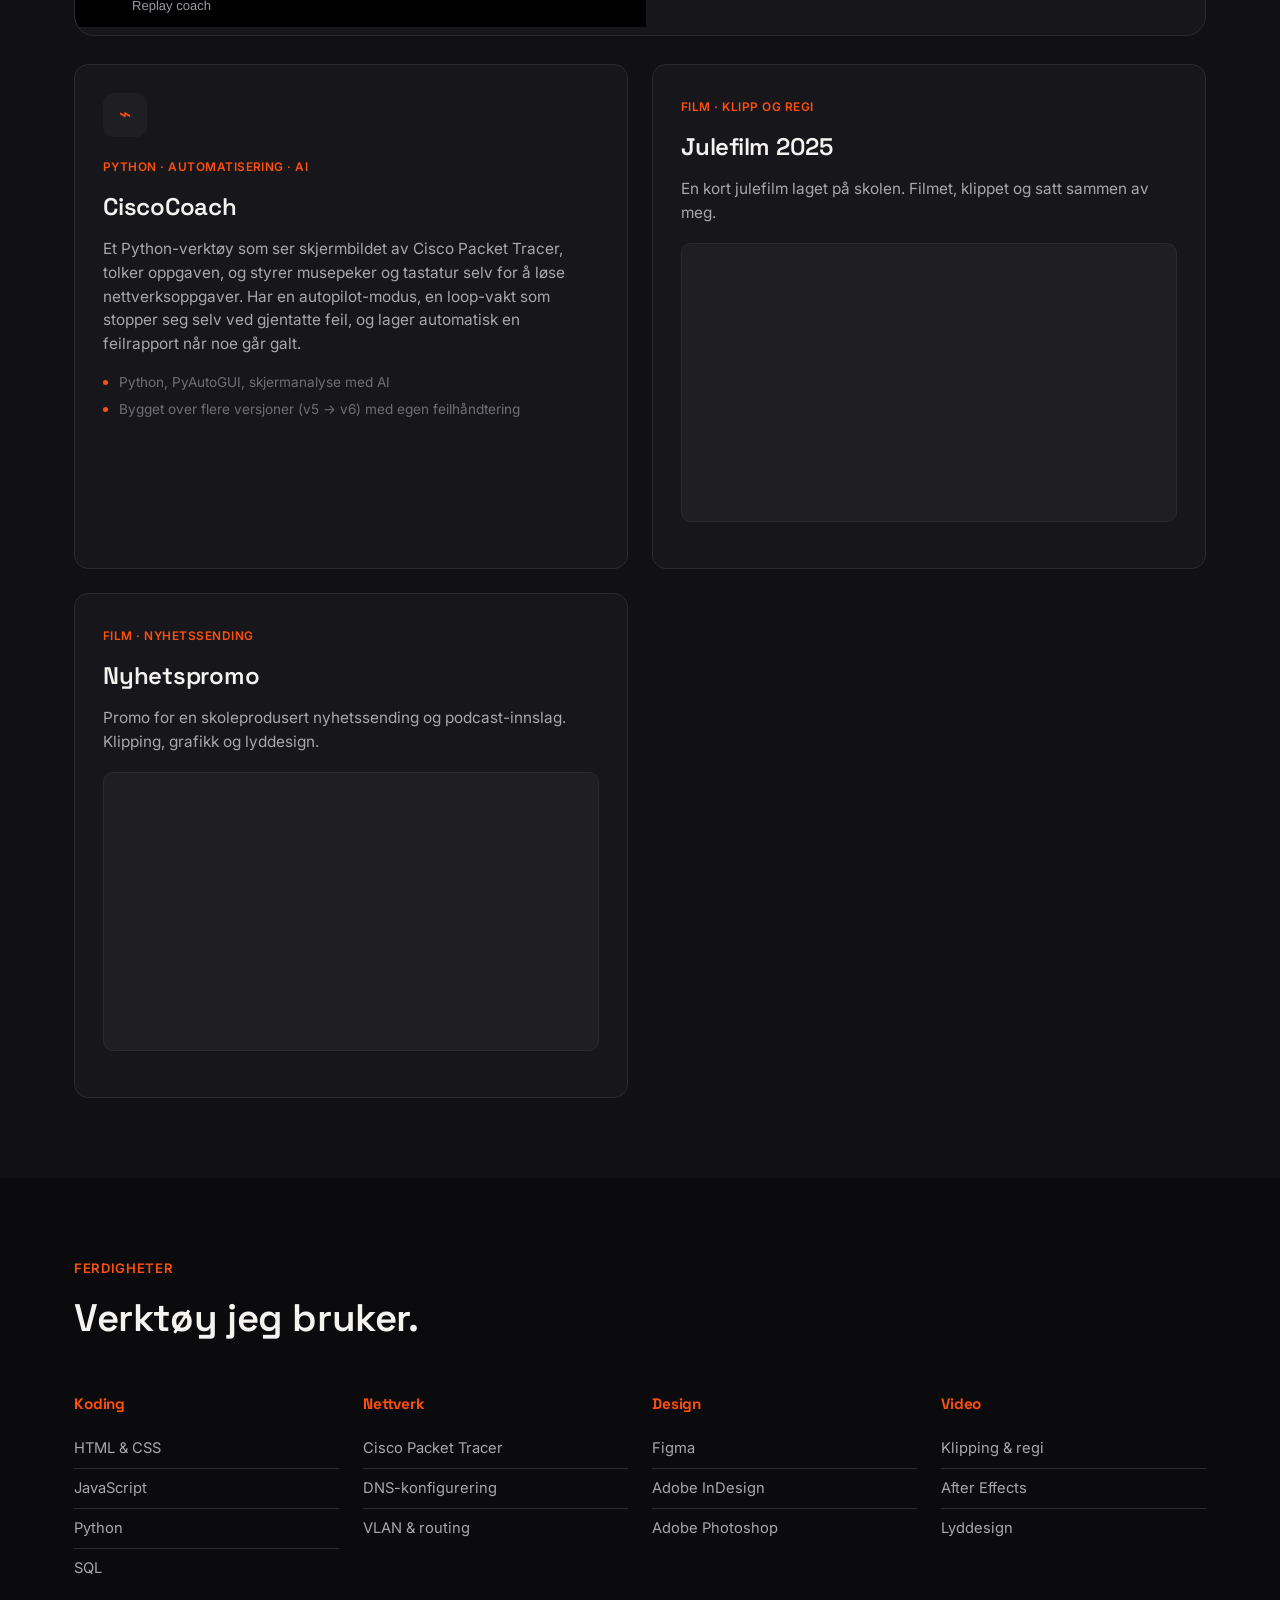
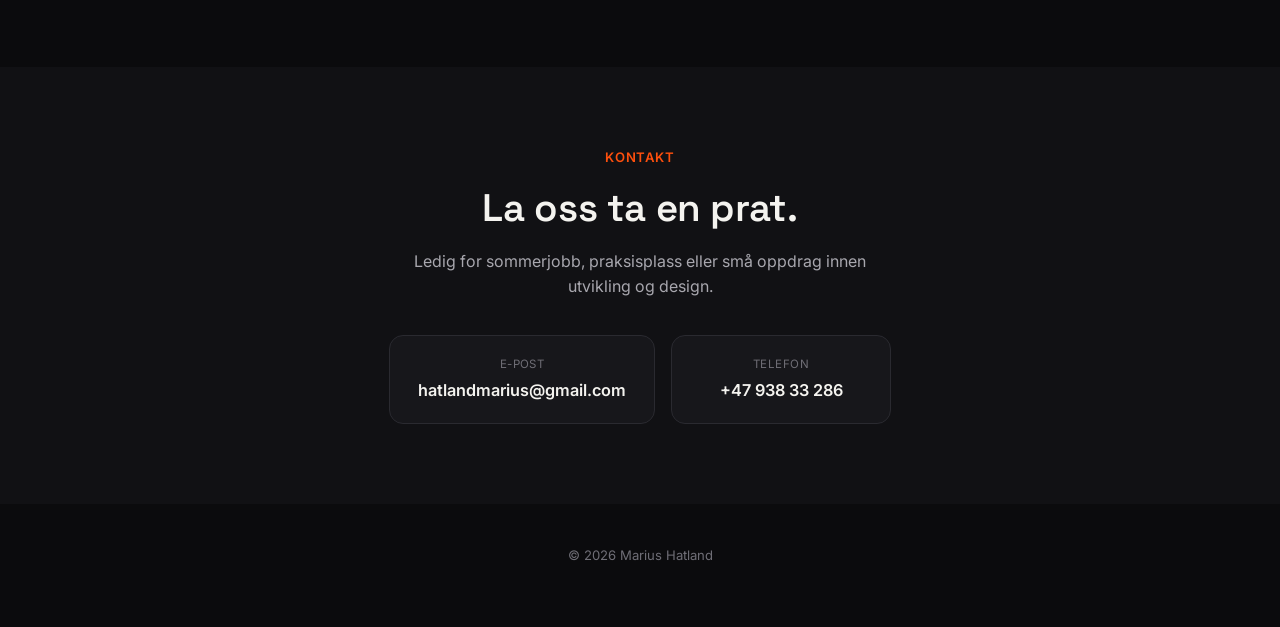
==== commit fa153004: "Use real Figma screenshots for Toppen instead of coded recreation" ====
--- a/index.html
+++ b/index.html
@@ -134,26 +134,25 @@
 
         <!-- TOPPEN / FIGMA -->
         <article class="project-card project-card-wide" id="toppen">
-          <span class="project-tag">Figma → kode · UX/UI-design</span>
+          <span class="project-tag">Figma · UX/UI-design</span>
           <h3 class="project-title">Toppen Klatresenter</h3>
           <p class="project-desc">
             Landingsside jeg designet i Figma for et tenkt klatresenter, fra desktop til
             mobil. Gyldent snitt i layouten, en dempet strandpalett for kontrast, og
-            tydelige knapper for påmelding til kurs. Figma ville ikke gi meg rene
-            eksporter, så jeg bygde designet om til en fungerende side i kode i stedet.
-          </p>
-          <div class="figma-gallery" id="figmaGallery">
-            <button class="poster-item" style="aspect-ratio: 1000/966; width: 100%;" data-full="assets/images/figma/toppen-desktop.jpg">
-              <img src="assets/images/figma/toppen-desktop.jpg" alt="Toppen Klatresenter, kodet versjon av Figma-designet">
+            tydelige knapper for påmelding til kurs.
+          </p>
+          <div class="poster-gallery poster-gallery-tall">
+            <button class="poster-item" style="aspect-ratio: 4/3;" data-full="assets/images/figma/toppen-desktop.png">
+              <img src="assets/images/figma/toppen-desktop.png" alt="Toppen Klatresenter, Figma-design for desktop og tablet">
+            </button>
+            <button class="poster-item" style="aspect-ratio: 4/3;" data-full="assets/images/figma/toppen-mobile.png">
+              <img src="assets/images/figma/toppen-mobile.png" alt="Toppen Klatresenter, Figma-design for mobil og fargepalett">
             </button>
           </div>
           <ul class="project-meta">
             <li>Responsivt design: desktop, tablet og mobil</li>
             <li>Fargepalett og gridsystem valgt for kontrast og lesbarhet</li>
           </ul>
-          <div class="project-links">
-            <a href="case-studies/toppen.html" target="_blank" rel="noopener">Se live-versjon ↗</a>
-          </div>
         </article>
 
         <!-- FRA NULL TIL KODE (ÅRBOK) -->
--- a/styles.css
+++ b/styles.css
@@ -345,27 +345,6 @@
   justify-content: center;
   font-size: 1.3rem;
   margin-bottom: 16px;
-}
-
-/* Figma gallery */
-.figma-gallery {
-  margin: 18px 0;
-  border-radius: 10px;
-  overflow: hidden;
-}
-.figma-placeholder {
-  border: 1px dashed var(--border);
-  border-radius: 10px;
-  padding: 36px 20px;
-  text-align: center;
-  color: var(--text-faint);
-}
-.figma-placeholder p { margin: 4px 0; font-size: 0.88rem; }
-.figma-placeholder-sub code {
-  background: var(--surface-2);
-  padding: 2px 6px;
-  border-radius: 4px;
-  font-size: 0.8rem;
 }
 
 /* Poster gallery */
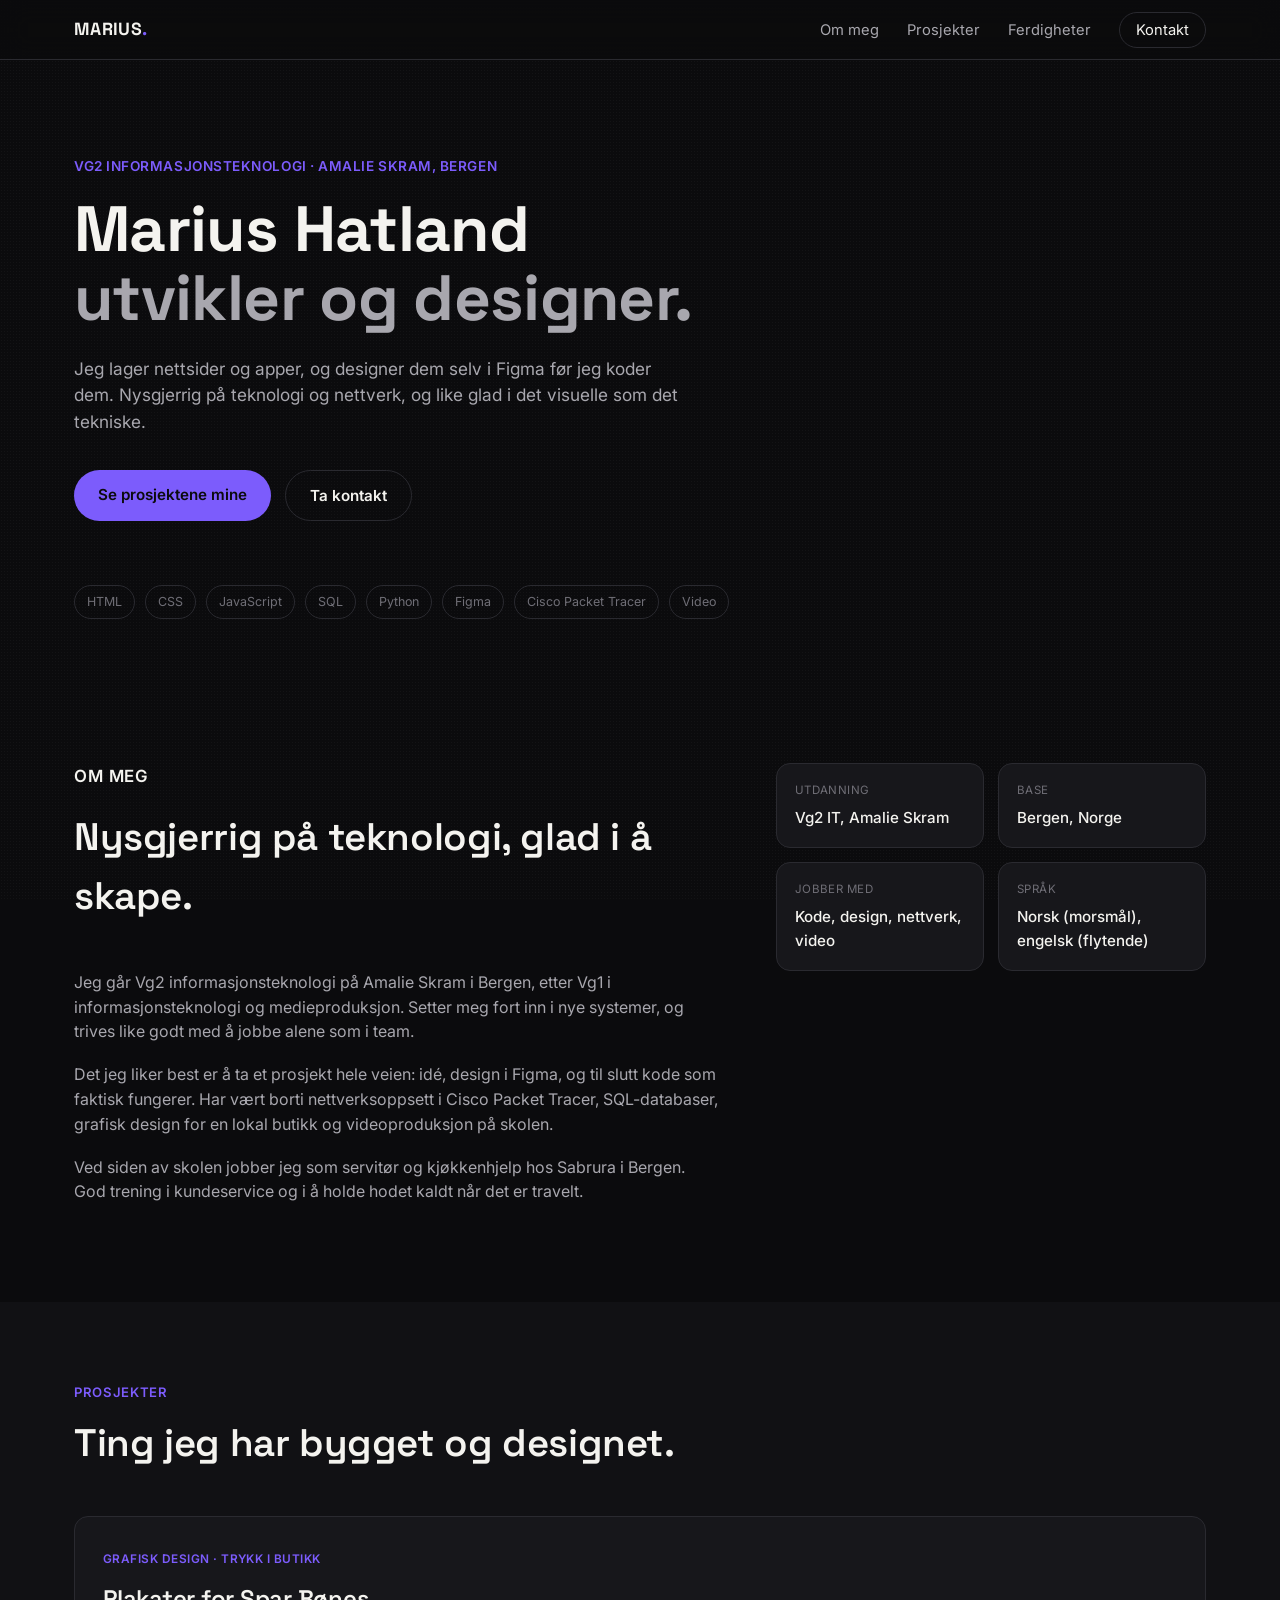
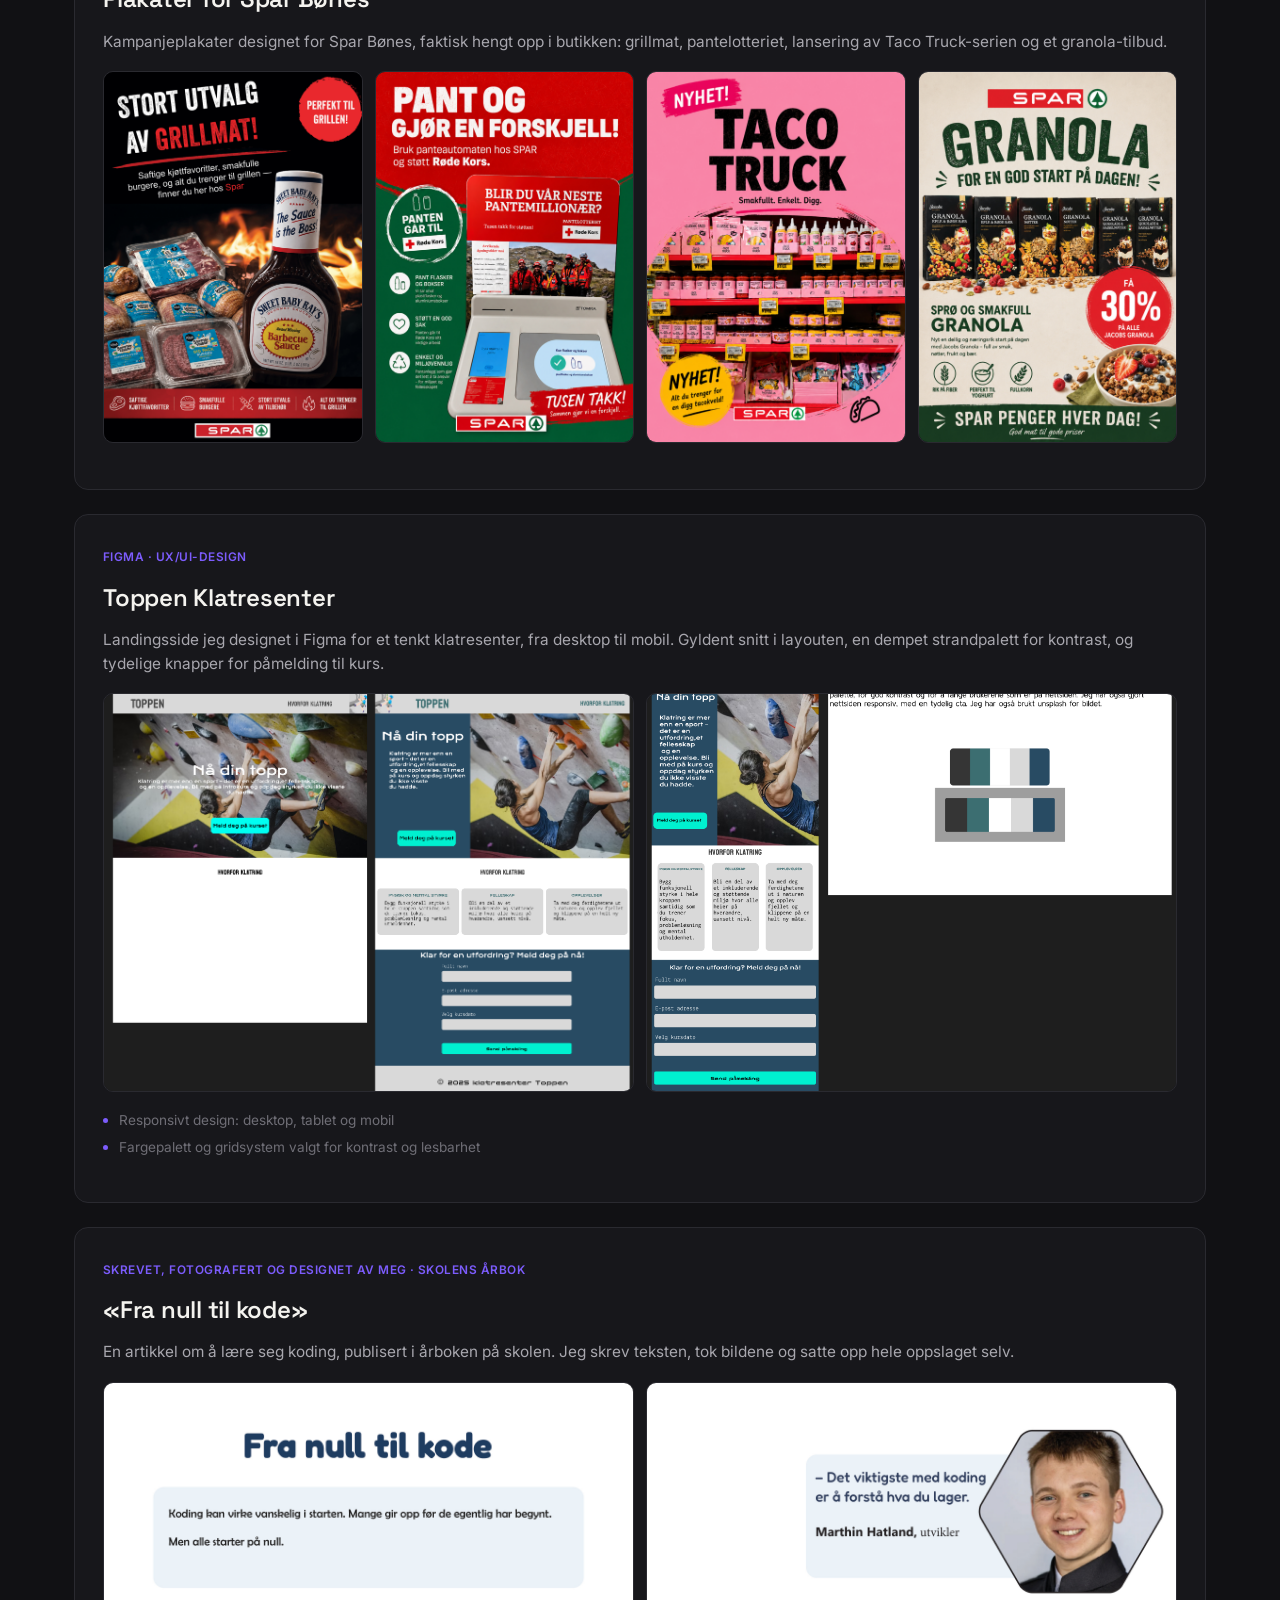
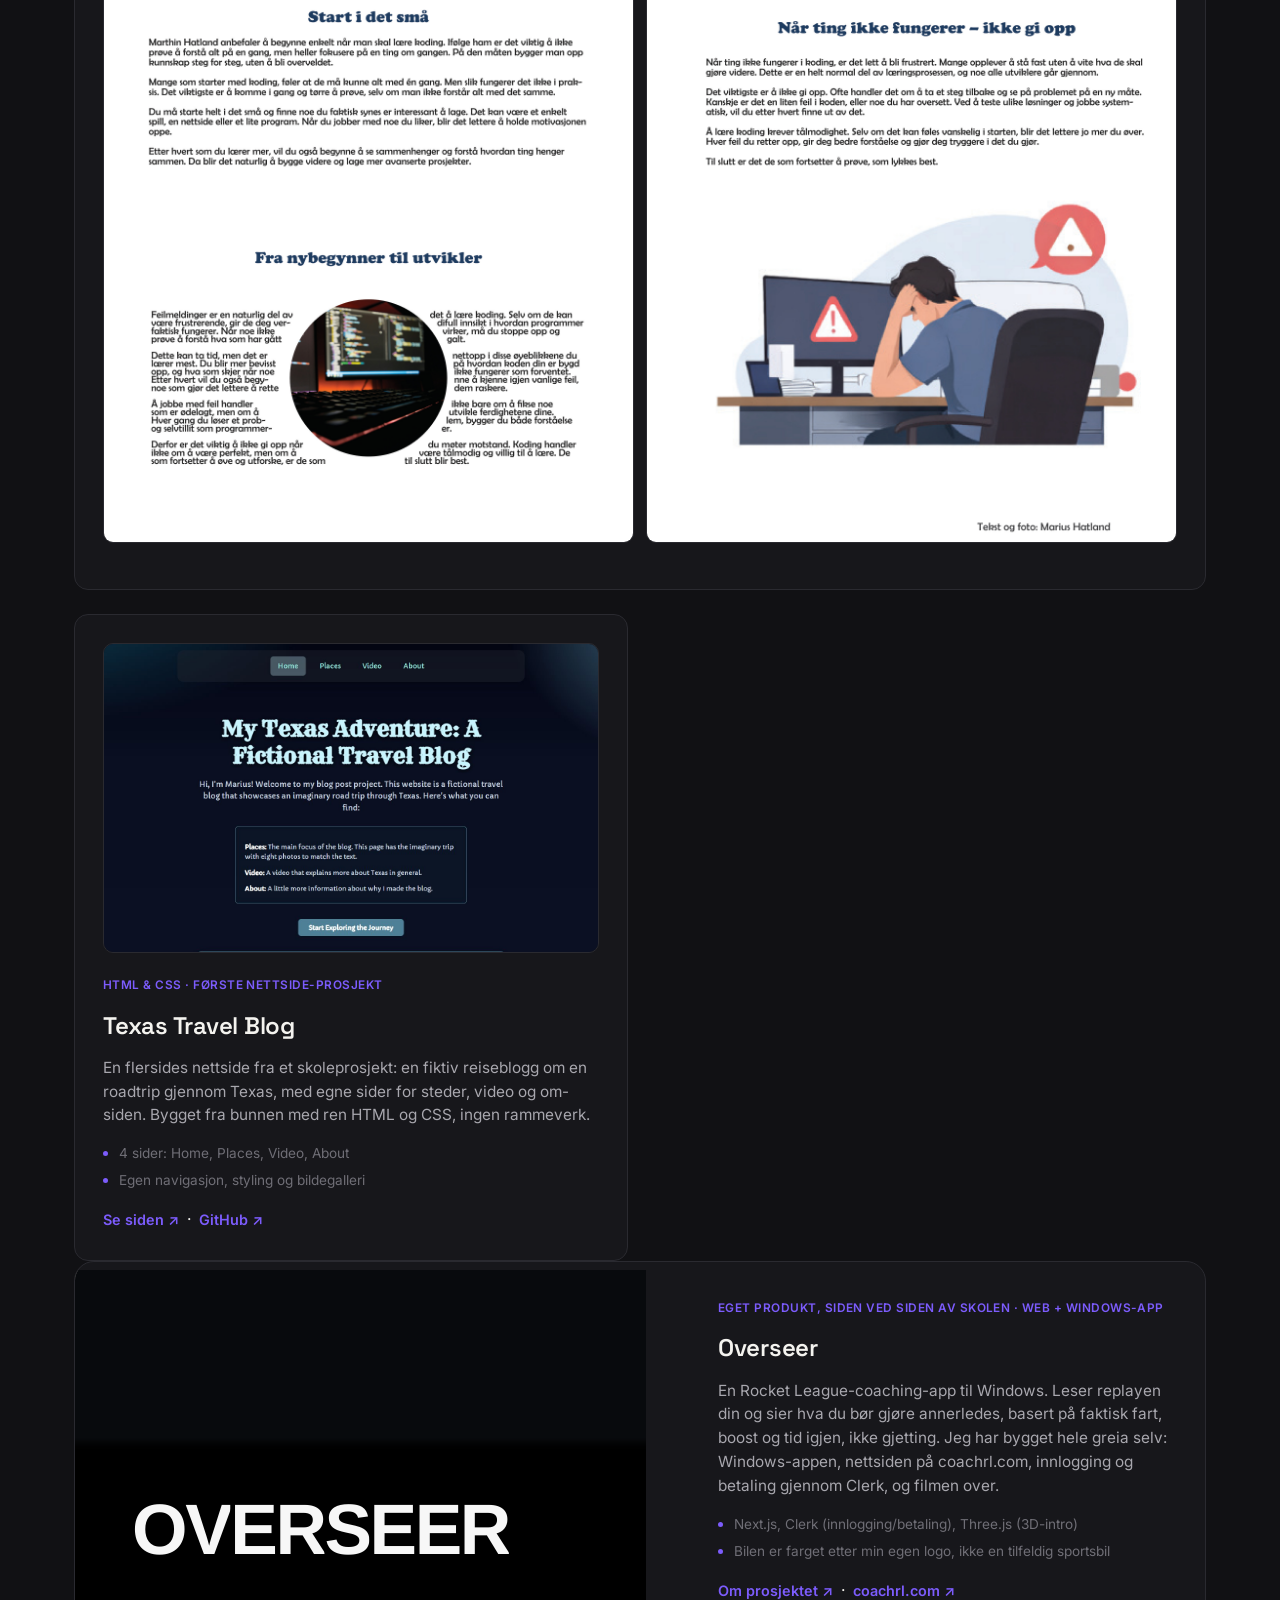
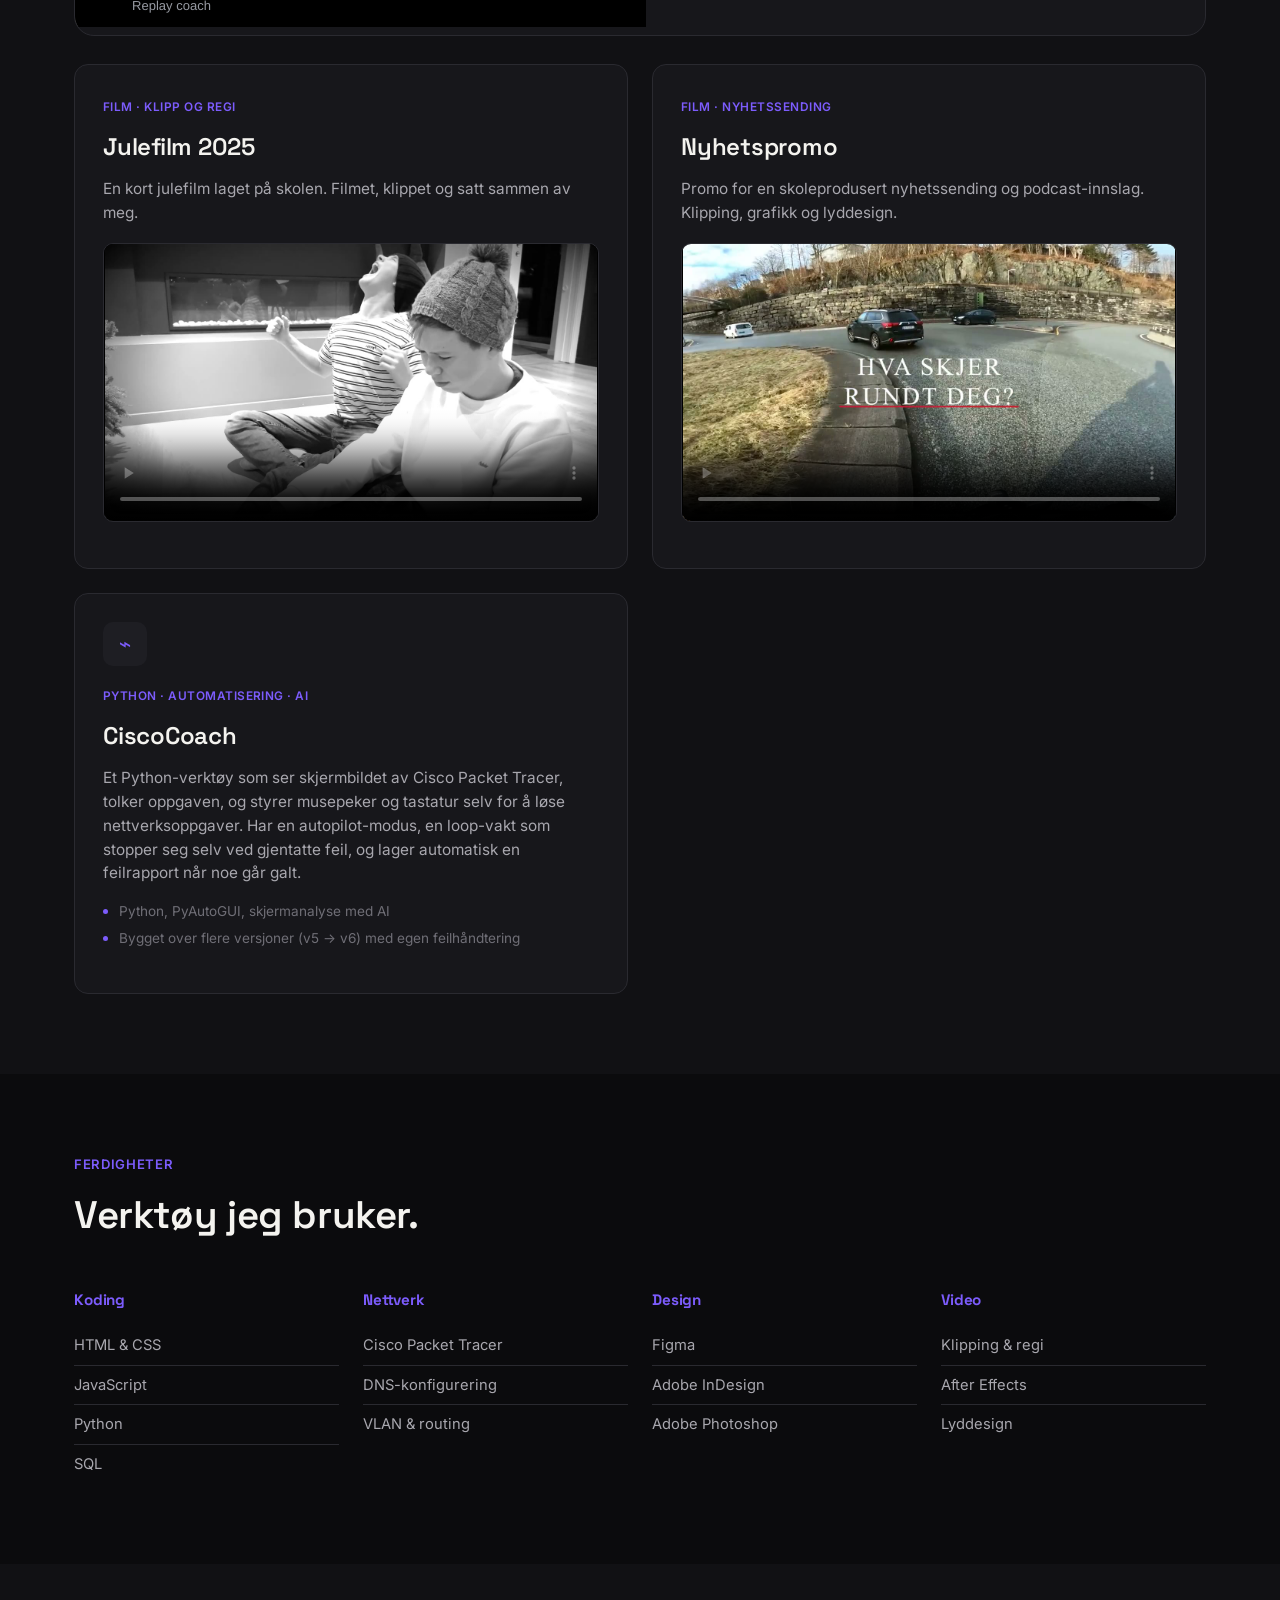
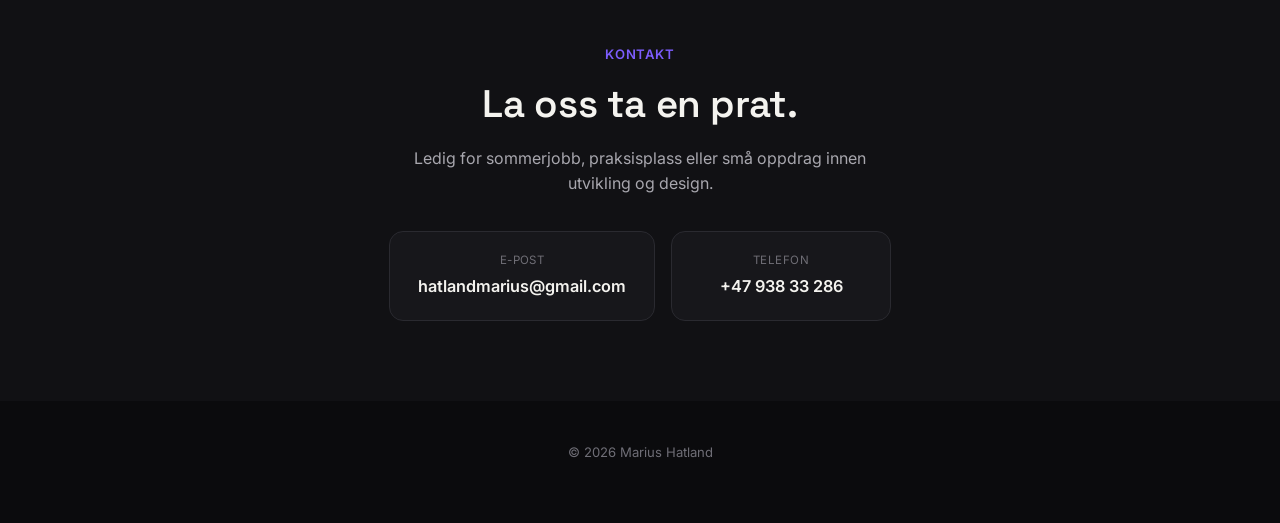
==== commit ebeac7f1: "Self-host videos with native player, no YouTube dependency" ====
--- a/index.html
+++ b/index.html
@@ -228,6 +228,35 @@
 
       <div class="project-grid">
 
+        <!-- JULEFILM -->
+        <article class="project-card">
+          <span class="project-tag">Film · Klipp og regi</span>
+          <h3 class="project-title">Julefilm 2025</h3>
+          <p class="project-desc">
+            En kort julefilm laget på skolen. Filmet, klippet og satt sammen av meg.
+          </p>
+          <div class="video-embed">
+            <video controls preload="metadata" poster="assets/videos/julefilm-poster.jpg">
+              <source src="assets/videos/julefilm.mp4" type="video/mp4">
+            </video>
+          </div>
+        </article>
+
+        <!-- NYHETSPROMO -->
+        <article class="project-card">
+          <span class="project-tag">Film · Nyhetssending</span>
+          <h3 class="project-title">Nyhetspromo</h3>
+          <p class="project-desc">
+            Promo for en skoleprodusert nyhetssending og podcast-innslag. Klipping,
+            grafikk og lyddesign.
+          </p>
+          <div class="video-embed">
+            <video controls preload="metadata" poster="assets/videos/nyhetspromo-poster.jpg">
+              <source src="assets/videos/nyhetspromo.mp4" type="video/mp4">
+            </video>
+          </div>
+        </article>
+
         <!-- CISCO COACH -->
         <article class="project-card">
           <div class="project-card-icon" aria-hidden="true">⌁</div>
@@ -243,37 +272,6 @@
             <li>Python, PyAutoGUI, skjermanalyse med AI</li>
             <li>Bygget over flere versjoner (v5 → v6) med egen feilhåndtering</li>
           </ul>
-        </article>
-
-        <!-- JULEFILM -->
-        <article class="project-card">
-          <span class="project-tag">Film · Klipp og regi</span>
-          <h3 class="project-title">Julefilm 2025</h3>
-          <p class="project-desc">
-            En kort julefilm laget på skolen. Filmet, klippet og satt sammen av meg.
-          </p>
-          <div class="video-embed" data-video-slot="julefilm">
-            <div class="video-placeholder">
-              <span>▶</span>
-              <p>Video legges til her (YouTube, ulistet)</p>
-            </div>
-          </div>
-        </article>
-
-        <!-- NYHETSPROMO -->
-        <article class="project-card">
-          <span class="project-tag">Film · Nyhetssending</span>
-          <h3 class="project-title">Nyhetspromo</h3>
-          <p class="project-desc">
-            Promo for en skoleprodusert nyhetssending og podcast-innslag. Klipping,
-            grafikk og lyddesign.
-          </p>
-          <div class="video-embed" data-video-slot="nyhetspromo">
-            <div class="video-placeholder">
-              <span>▶</span>
-              <p>Video legges til her (YouTube, ulistet)</p>
-            </div>
-          </div>
         </article>
 
       </div>
--- a/styles.css
+++ b/styles.css
@@ -7,8 +7,8 @@
   --text: #f4f3ef;
   --text-dim: #a8a7ae;
   --text-faint: #6f6e76;
-  --accent: #fd4f0d;
-  --accent-dim: #c53e08;
+  --accent: #7c5cfc;
+  --accent-dim: #5b3fd9;
   --radius: 14px;
   --max-width: 1180px;
   color-scheme: dark;
@@ -165,7 +165,7 @@
   background: var(--accent);
   color: #0b0b0d;
 }
-.btn-primary:hover { background: #ff6a2e; transform: translateY(-1px); }
+.btn-primary:hover { background: #9277ff; transform: translateY(-1px); }
 .btn-ghost {
   border: 1px solid var(--border);
   color: var(--text);
@@ -367,28 +367,16 @@
 .poster-item img { width: 100%; height: 100%; object-fit: cover; transition: transform 0.3s ease; }
 .poster-item:hover img { transform: scale(1.05); }
 
-/* Video embed placeholder */
+/* Self-hosted video */
 .video-embed {
   margin: 18px 0;
   aspect-ratio: 16 / 9;
   border-radius: 10px;
   overflow: hidden;
-  background: var(--surface-2);
-  border: 1px solid var(--border);
-}
-.video-embed iframe { width: 100%; height: 100%; border: 0; }
-.video-placeholder {
-  width: 100%;
-  height: 100%;
-  display: flex;
-  flex-direction: column;
-  align-items: center;
-  justify-content: center;
-  gap: 8px;
-  color: var(--text-faint);
-}
-.video-placeholder span { font-size: 1.6rem; color: var(--accent); }
-.video-placeholder p { font-size: 0.82rem; margin: 0; }
+  background: #000;
+  border: 1px solid var(--border);
+}
+.video-embed video { width: 100%; height: 100%; object-fit: contain; display: block; background: #000; }
 
 /* ---------- Skills ---------- */
 .skills-grid {
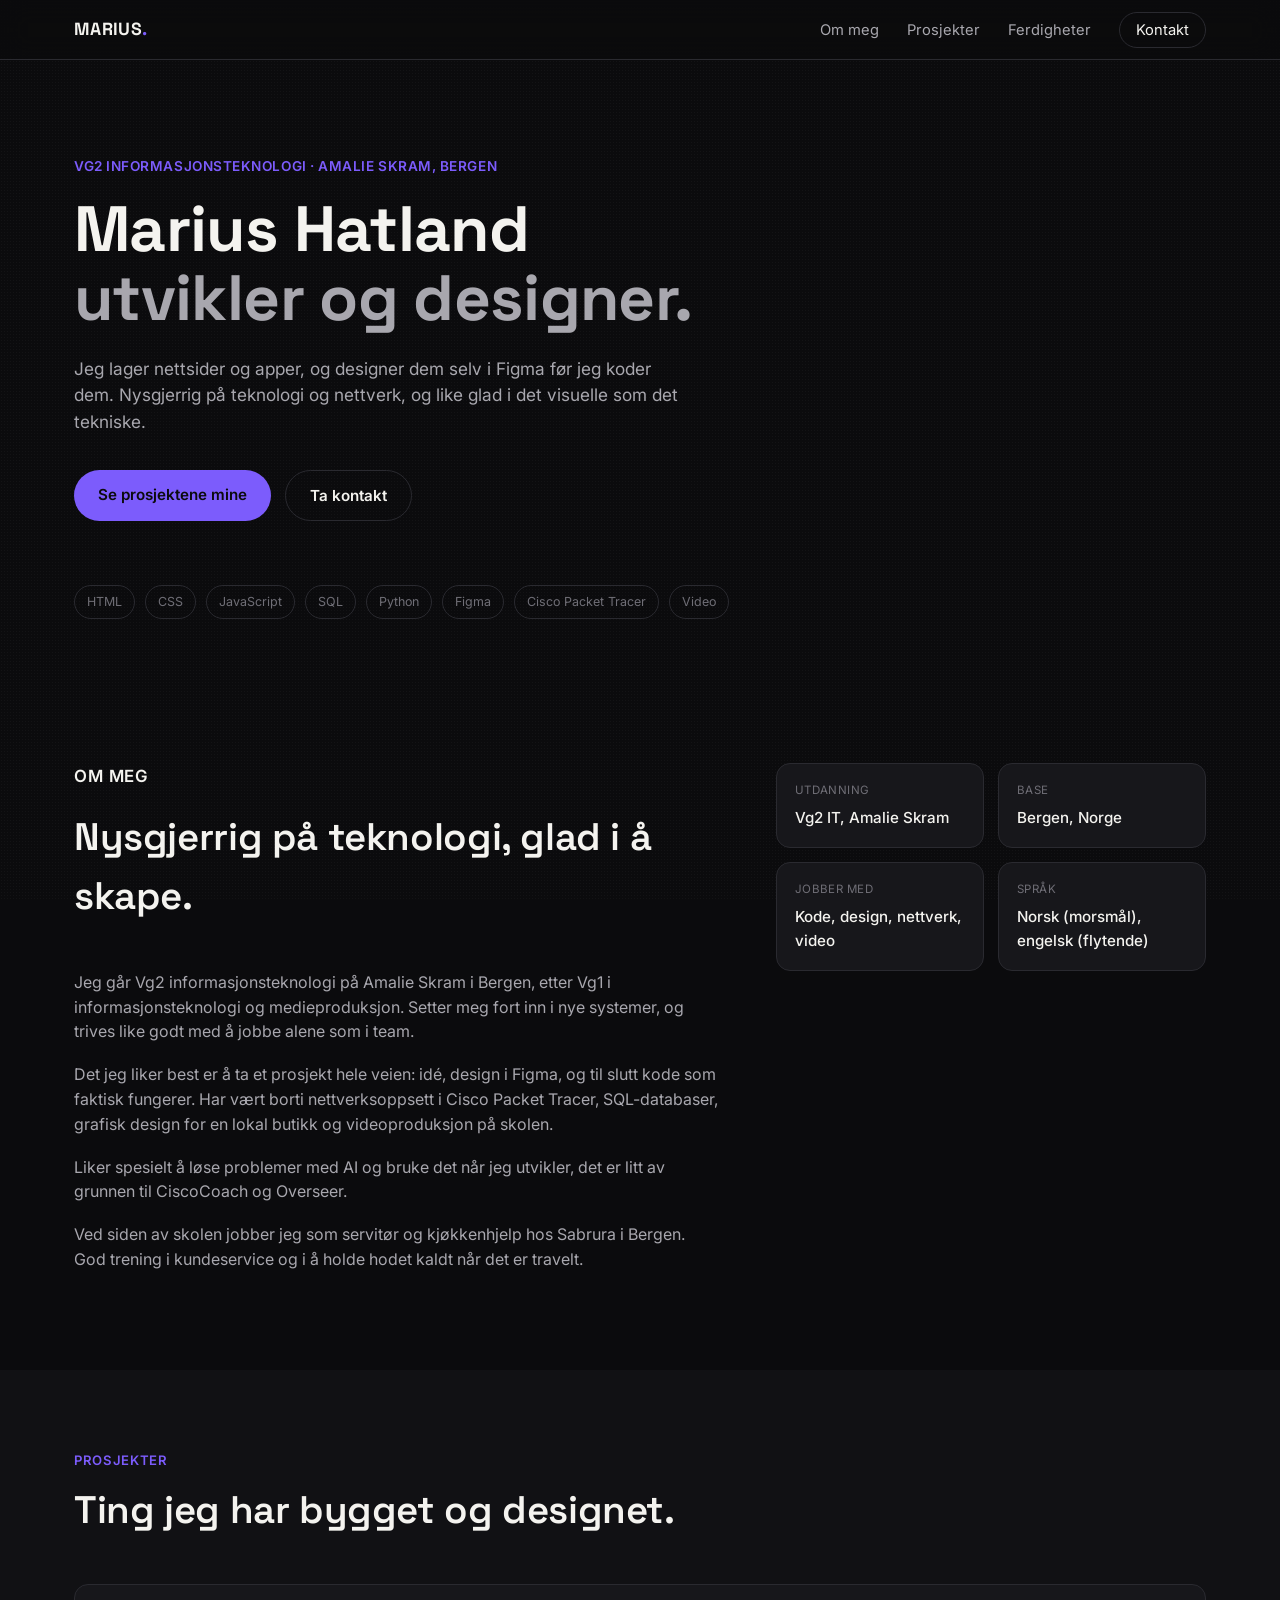
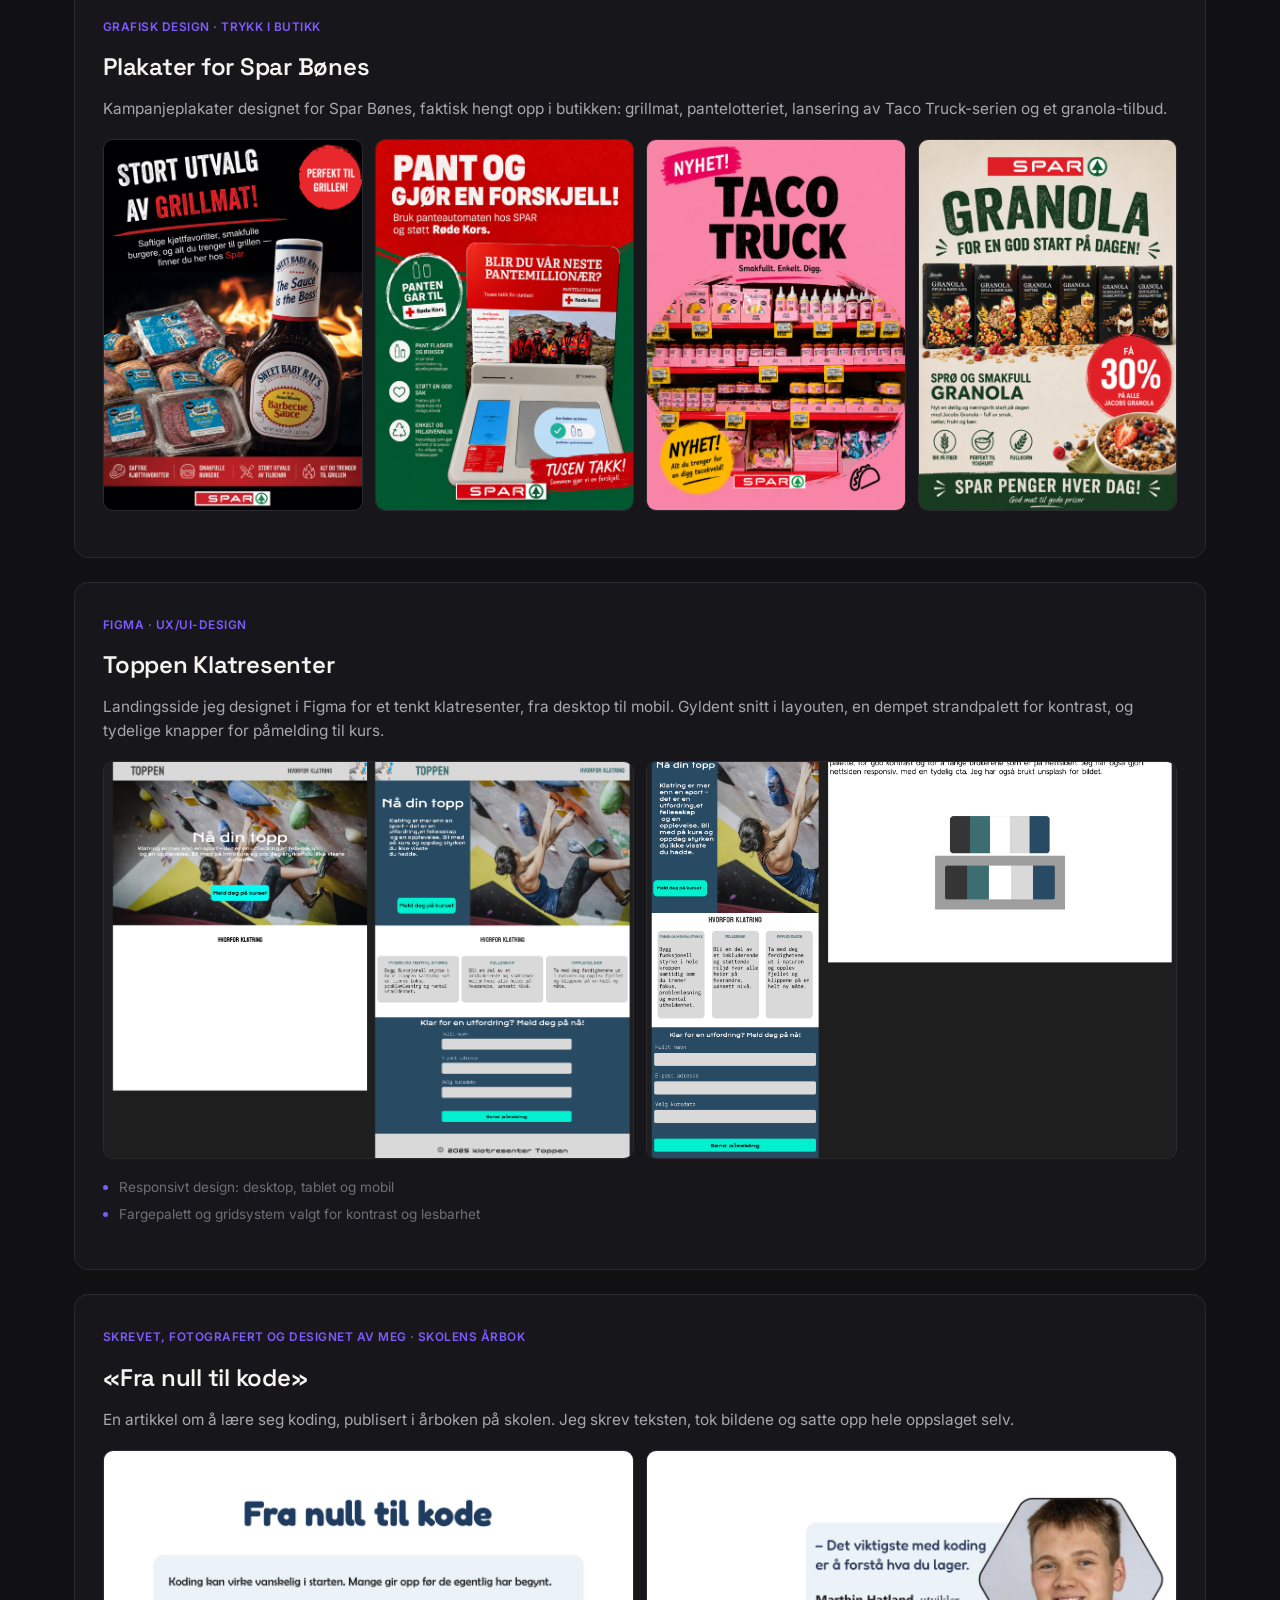
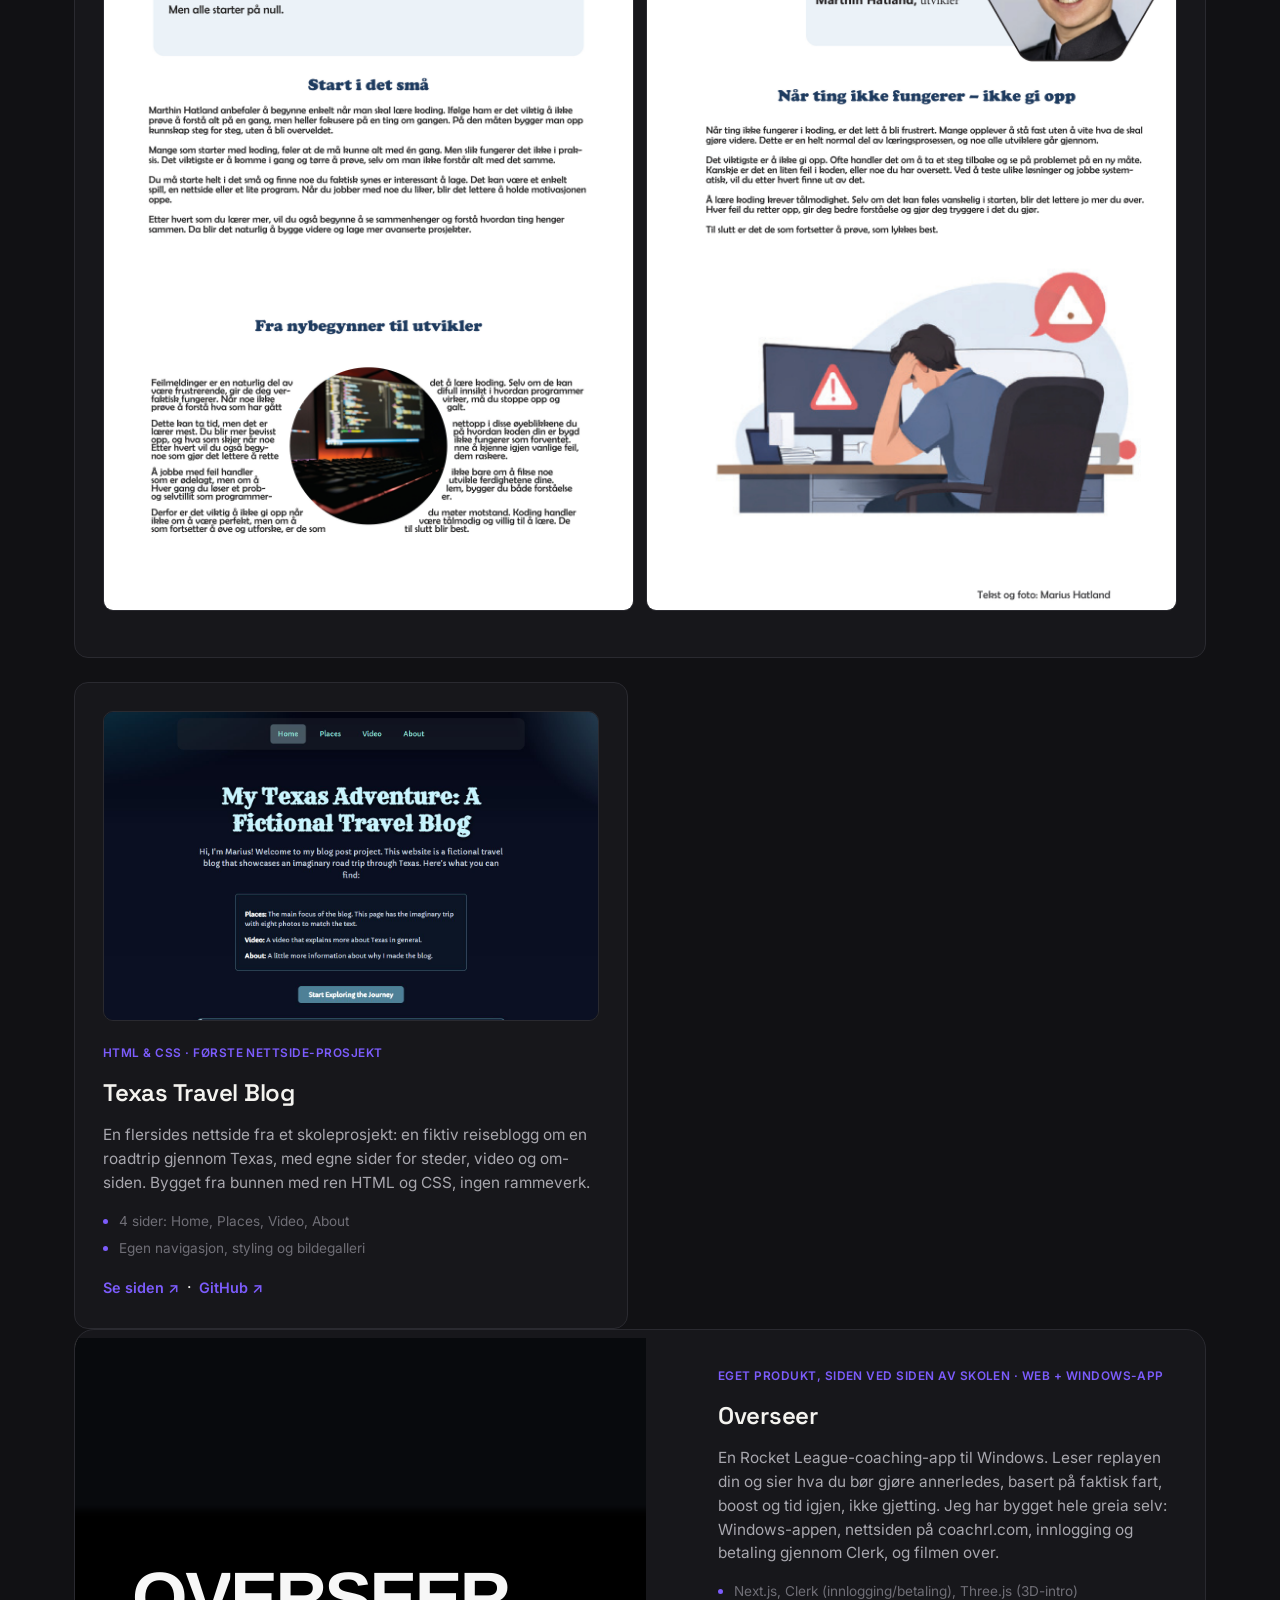
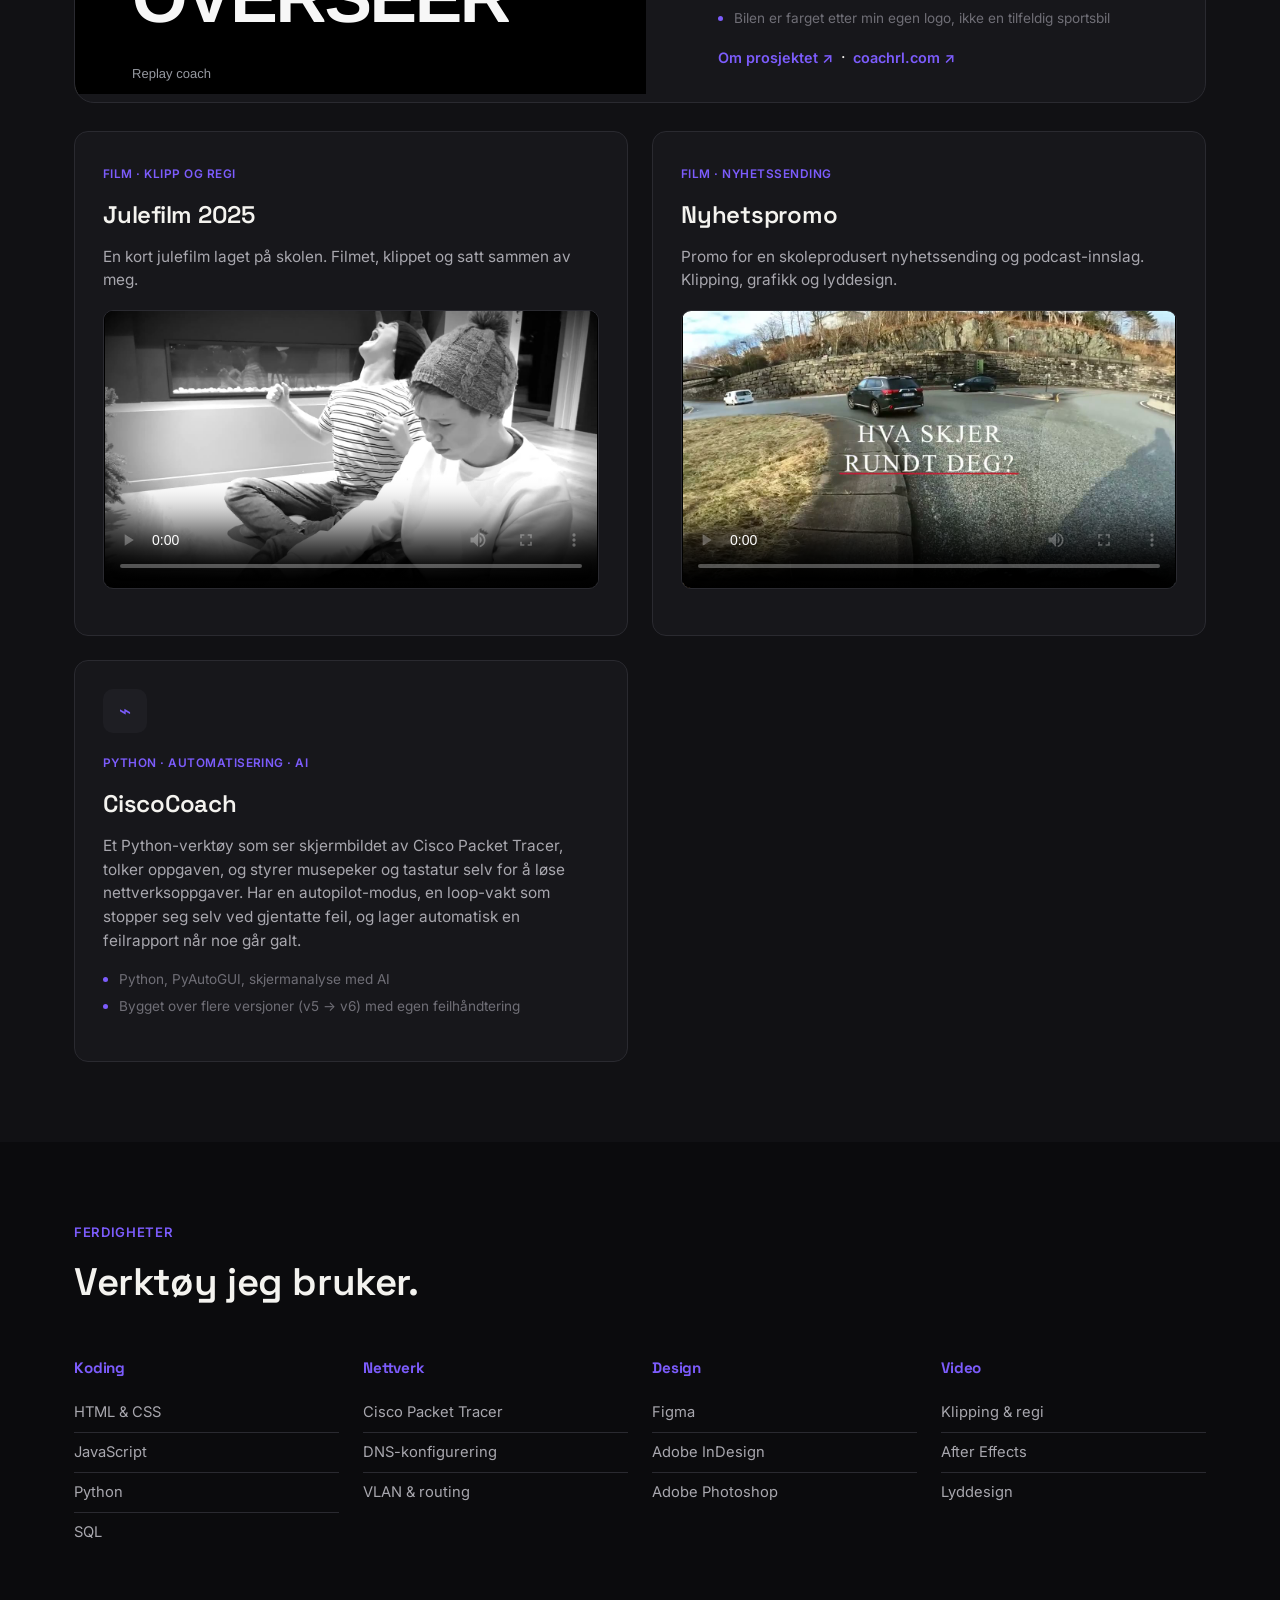
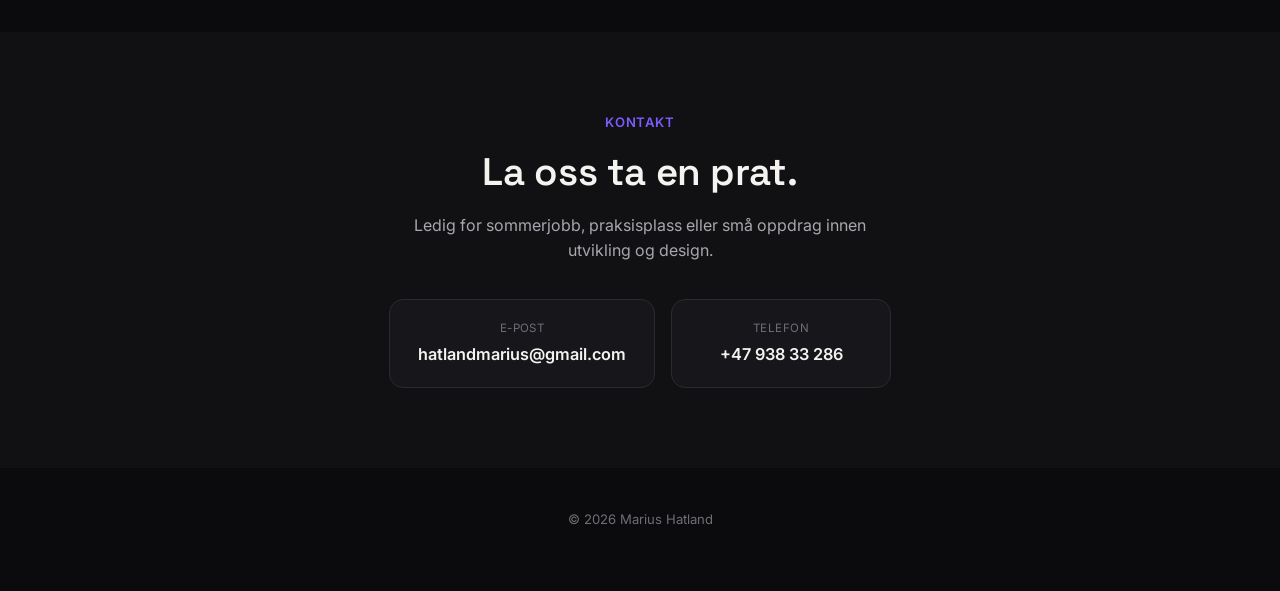
==== commit 42b9c440: "Mention AI-assisted problem solving in bio" ====
--- a/index.html
+++ b/index.html
@@ -74,6 +74,10 @@
           skolen.
         </p>
         <p>
+          Liker spesielt å løse problemer med AI og bruke det når jeg utvikler, det er
+          litt av grunnen til CiscoCoach og Overseer.
+        </p>
+        <p>
           Ved siden av skolen jobber jeg som servitør og kjøkkenhjelp hos Sabrura i
           Bergen. God trening i kundeservice og i å holde hodet kaldt når det er travelt.
         </p>
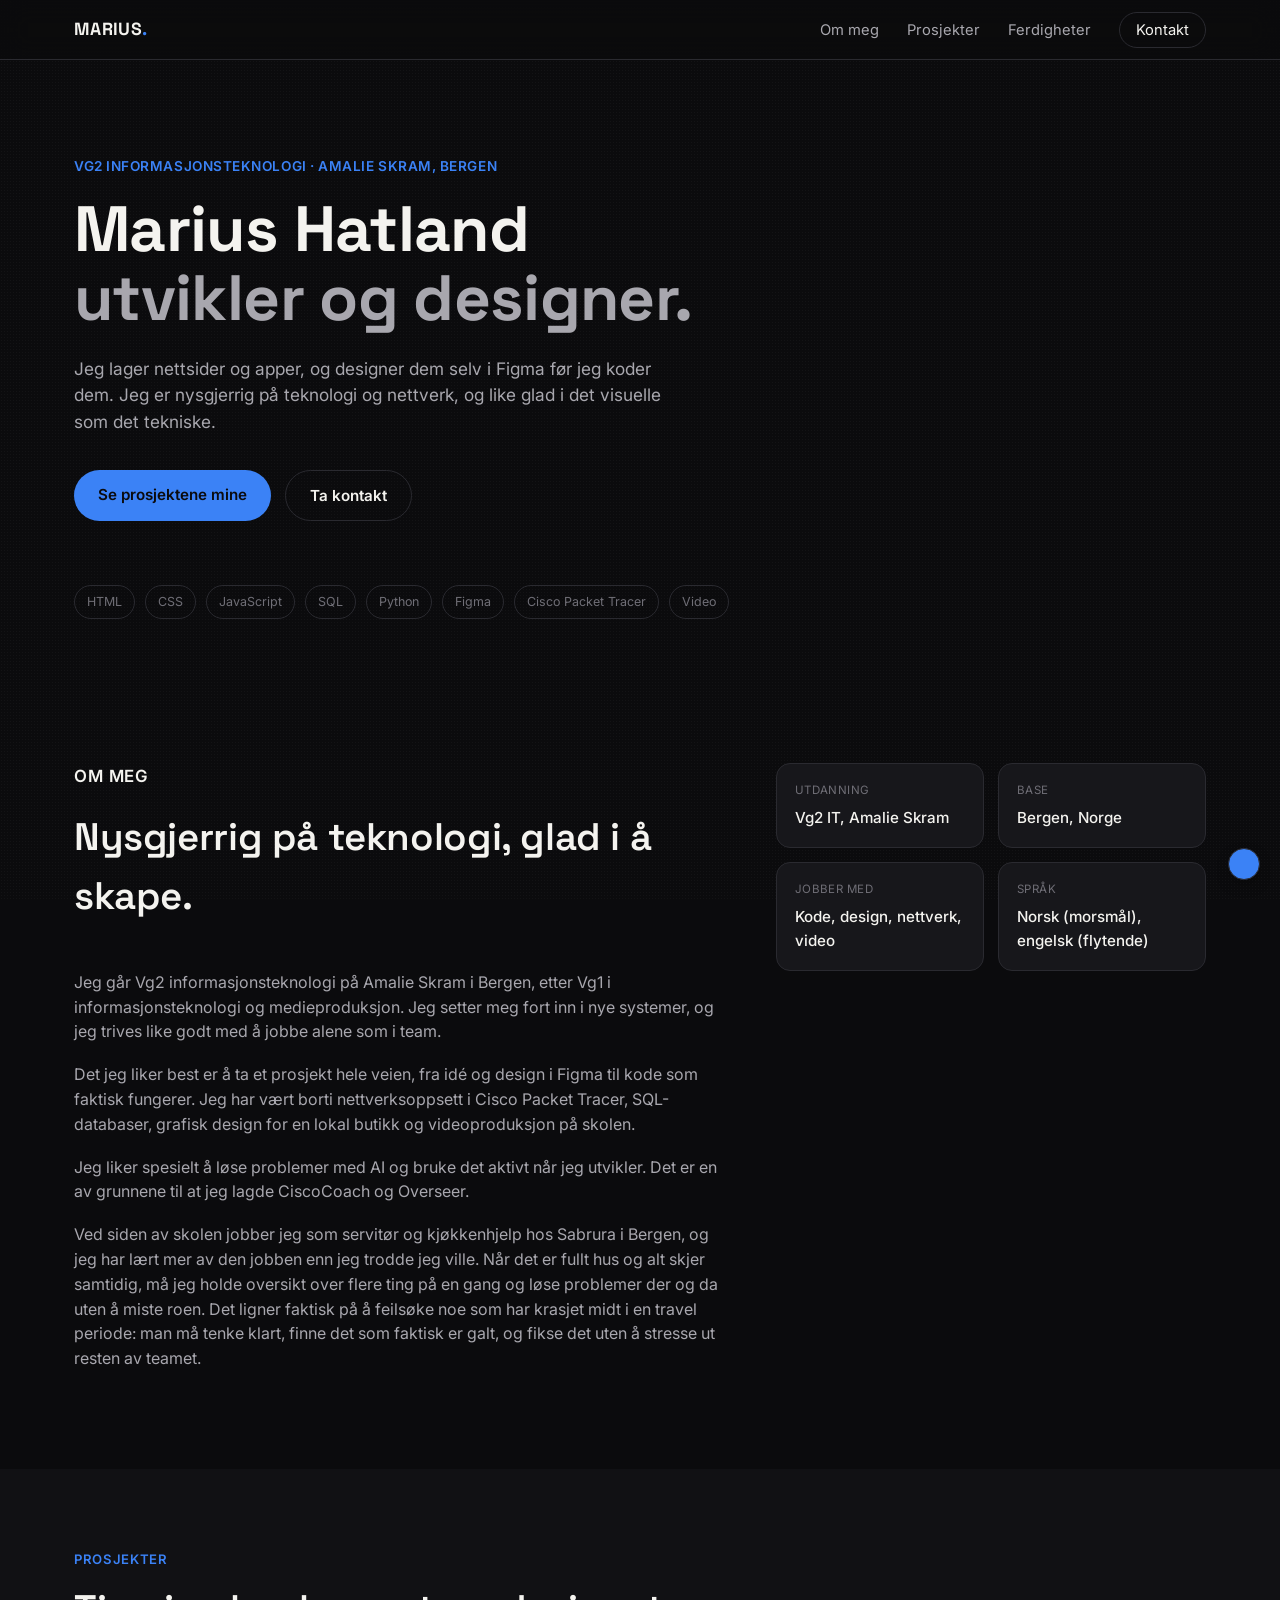
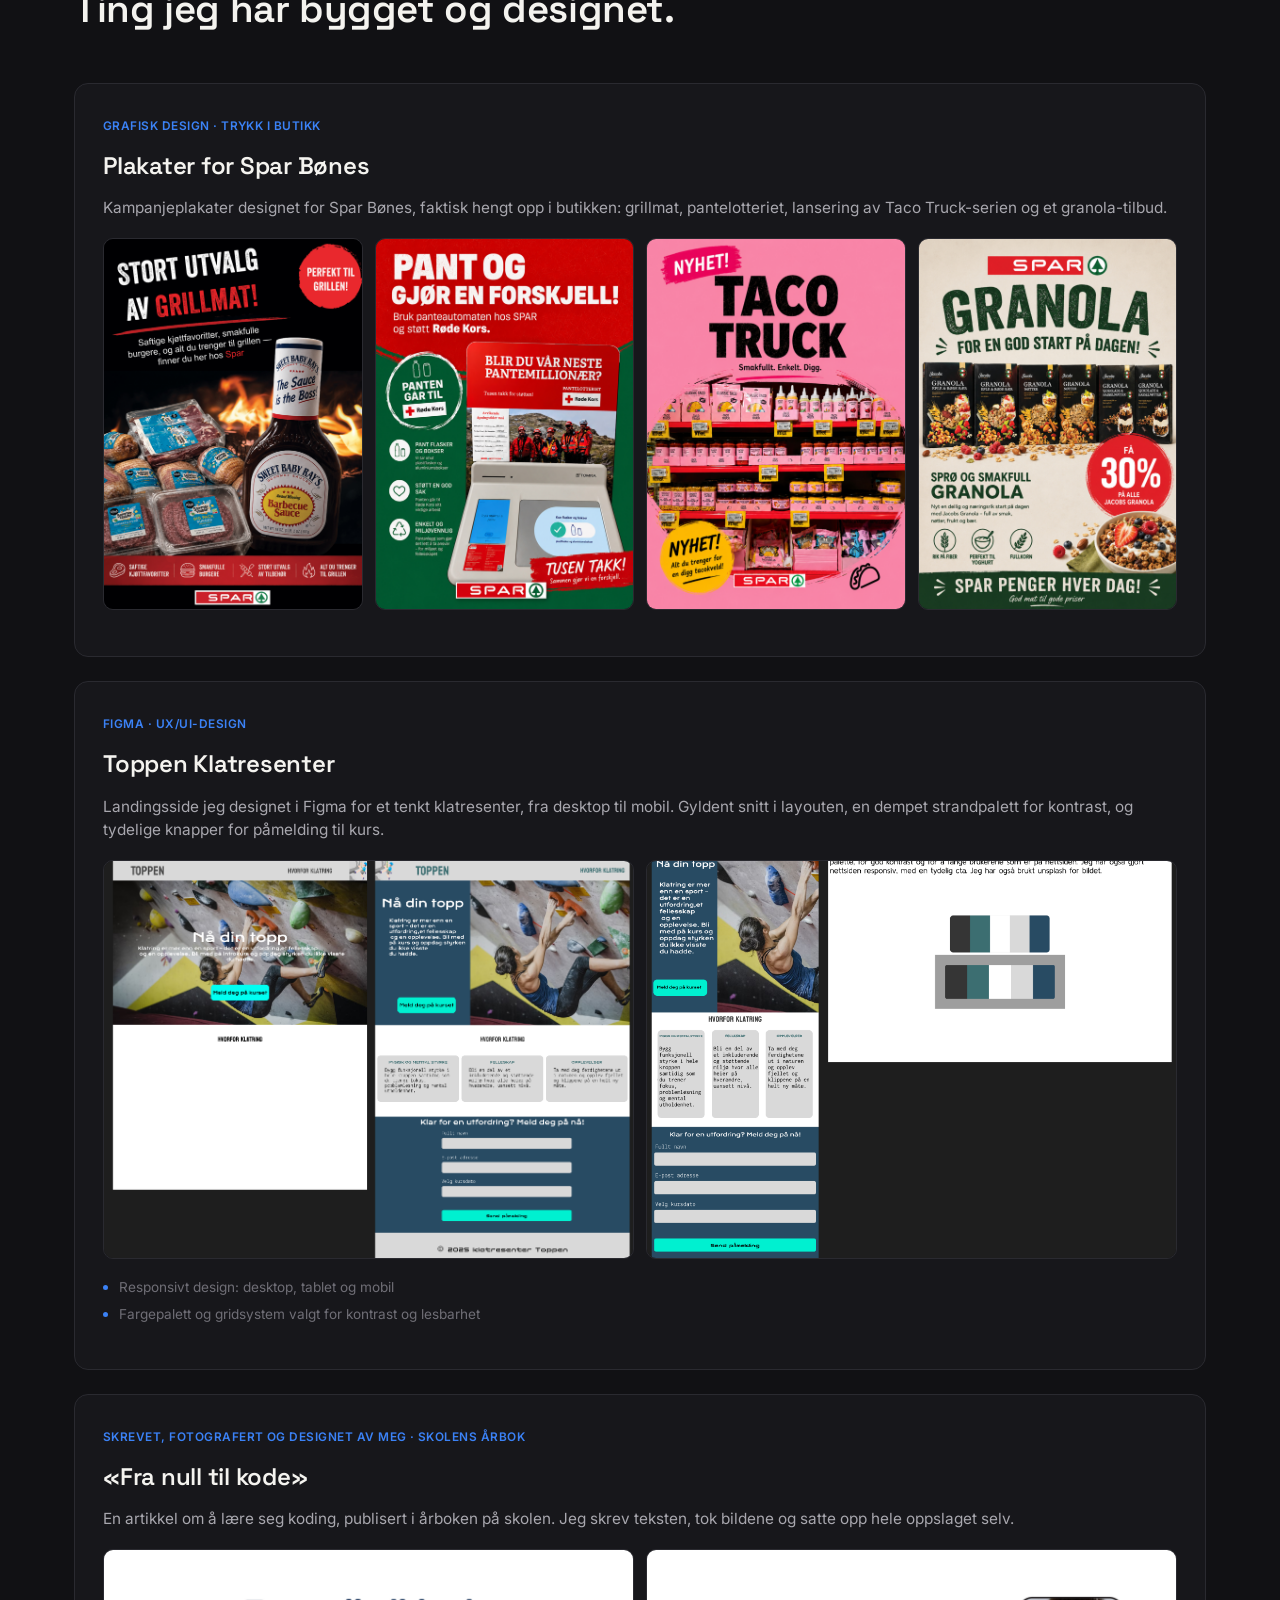
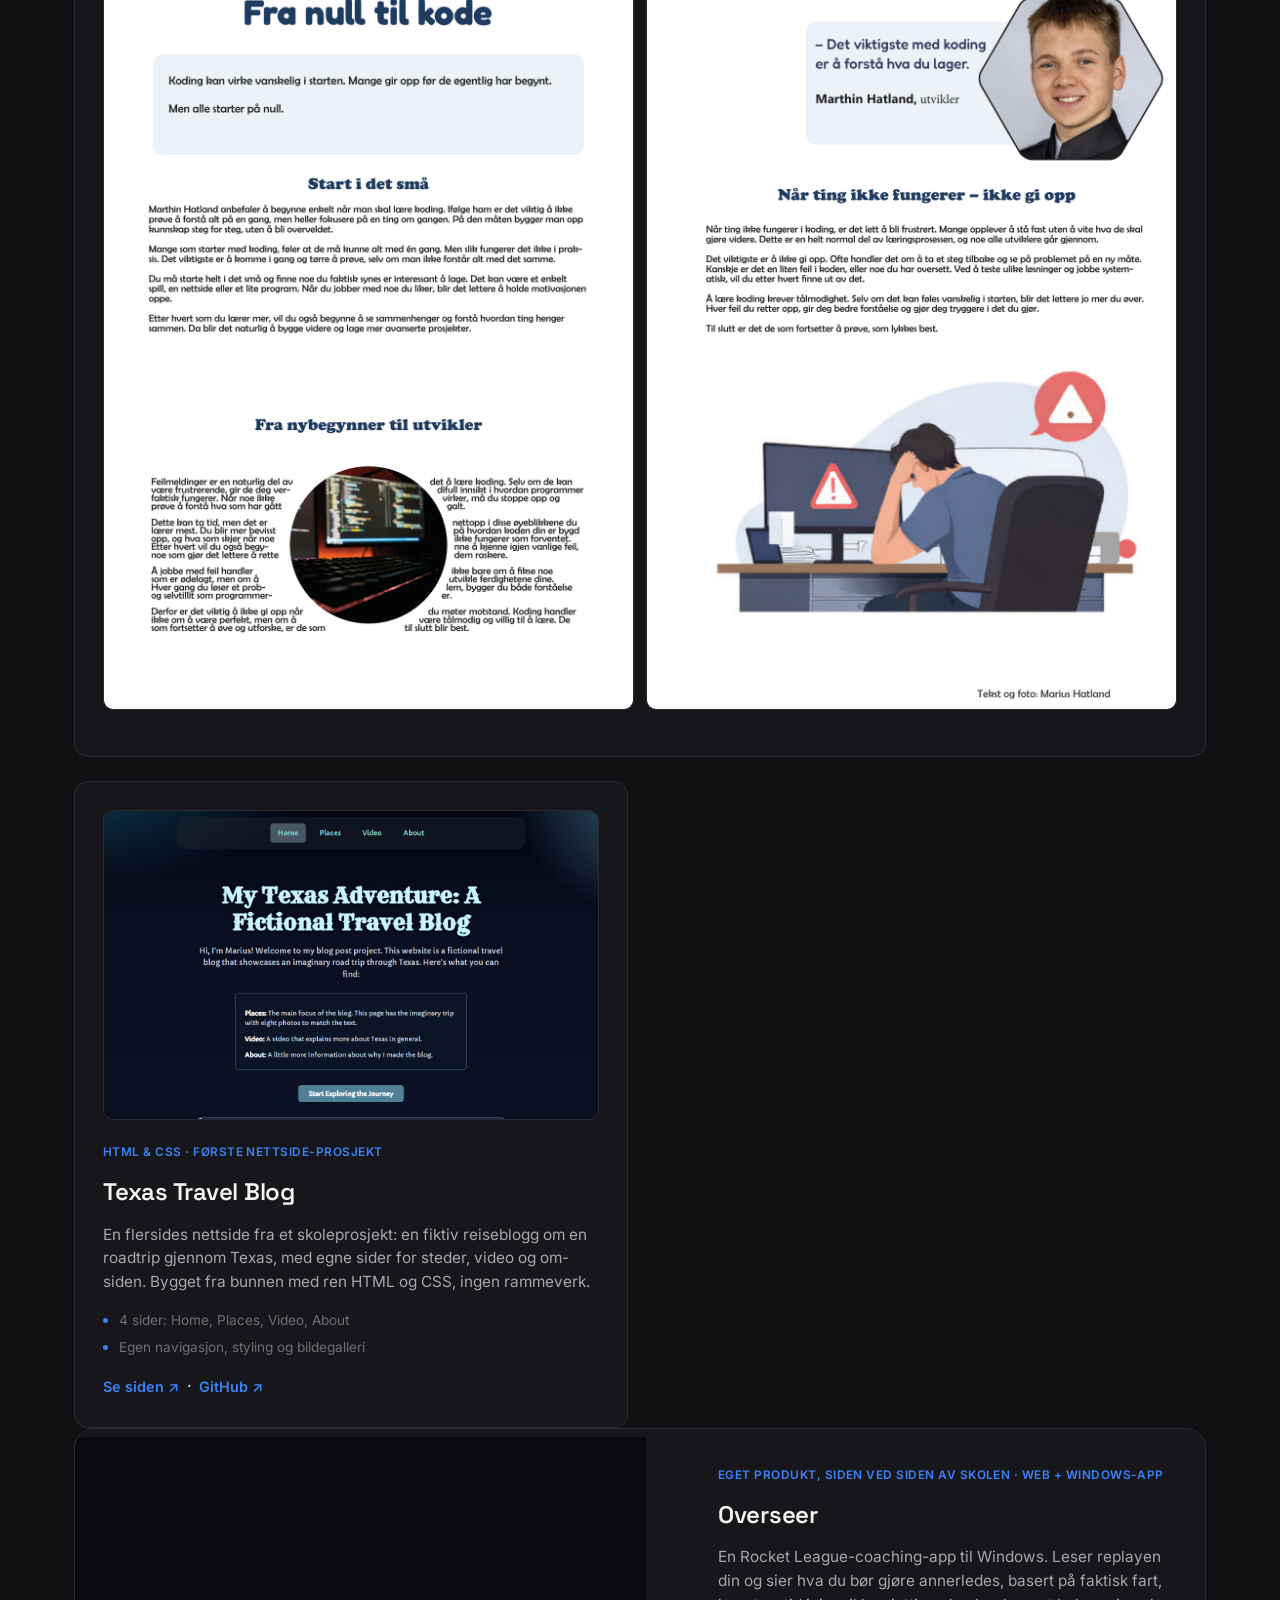
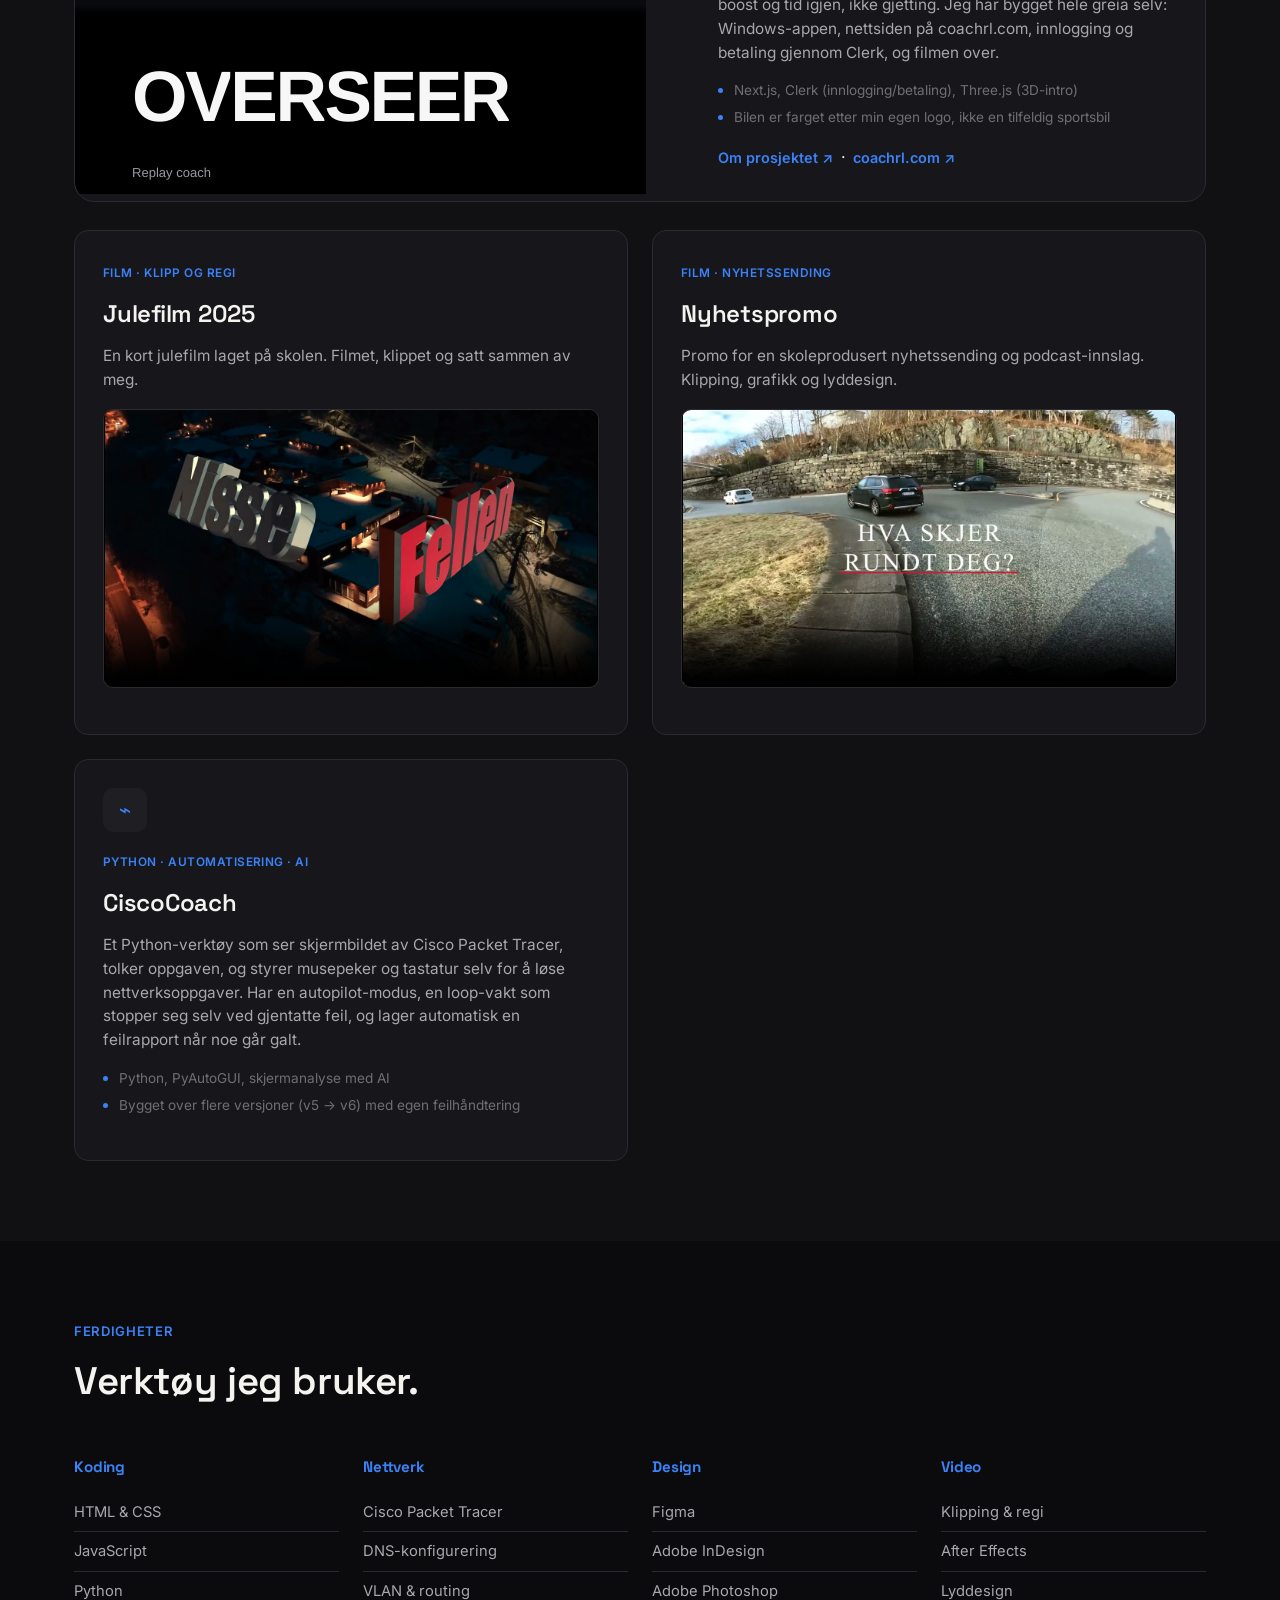
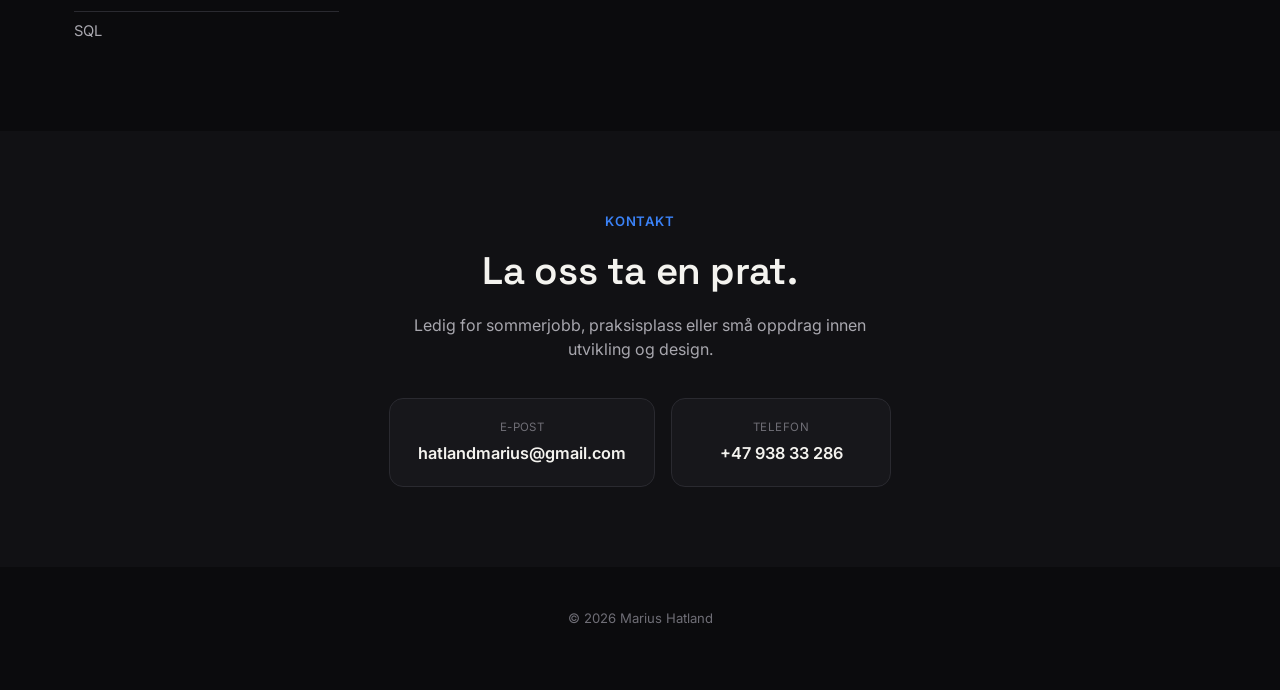
==== commit 1cb5867e: "Add live accent color picker, expand bio and fix sentence fragments" ====
--- a/index.html
+++ b/index.html
@@ -42,8 +42,8 @@
       </h1>
       <p class="hero-lede">
         Jeg lager nettsider og apper, og designer dem selv i Figma før jeg koder dem.
-        Nysgjerrig på teknologi og nettverk, og like glad i det visuelle som det
-        tekniske.
+        Jeg er nysgjerrig på teknologi og nettverk, og like glad i det visuelle som
+        det tekniske.
       </p>
       <div class="hero-actions">
         <a href="#prosjekter" class="btn btn-primary">Se prosjektene mine</a>
@@ -64,22 +64,27 @@
         <h2 class="section-title">Nysgjerrig på teknologi, glad i å skape.</h2>
         <p>
           Jeg går Vg2 informasjonsteknologi på Amalie Skram i Bergen, etter Vg1 i
-          informasjonsteknologi og medieproduksjon. Setter meg fort inn i nye systemer,
-          og trives like godt med å jobbe alene som i team.
+          informasjonsteknologi og medieproduksjon. Jeg setter meg fort inn i nye
+          systemer, og jeg trives like godt med å jobbe alene som i team.
         </p>
         <p>
-          Det jeg liker best er å ta et prosjekt hele veien: idé, design i Figma, og til
-          slutt kode som faktisk fungerer. Har vært borti nettverksoppsett i Cisco Packet
-          Tracer, SQL-databaser, grafisk design for en lokal butikk og videoproduksjon på
-          skolen.
+          Det jeg liker best er å ta et prosjekt hele veien, fra idé og design i Figma
+          til kode som faktisk fungerer. Jeg har vært borti nettverksoppsett i Cisco
+          Packet Tracer, SQL-databaser, grafisk design for en lokal butikk og
+          videoproduksjon på skolen.
         </p>
         <p>
-          Liker spesielt å løse problemer med AI og bruke det når jeg utvikler, det er
-          litt av grunnen til CiscoCoach og Overseer.
+          Jeg liker spesielt å løse problemer med AI og bruke det aktivt når jeg
+          utvikler. Det er en av grunnene til at jeg lagde CiscoCoach og Overseer.
         </p>
         <p>
           Ved siden av skolen jobber jeg som servitør og kjøkkenhjelp hos Sabrura i
-          Bergen. God trening i kundeservice og i å holde hodet kaldt når det er travelt.
+          Bergen, og jeg har lært mer av den jobben enn jeg trodde jeg ville. Når det
+          er fullt hus og alt skjer samtidig, må jeg holde oversikt over flere ting på
+          en gang og løse problemer der og da uten å miste roen. Det ligner faktisk på
+          å feilsøke noe som har krasjet midt i en travel periode: man må tenke klart,
+          finne det som faktisk er galt, og fikse det uten å stresse ut resten av
+          teamet.
         </p>
       </div>
       <div class="about-facts">
@@ -338,6 +343,15 @@
   <img id="lightboxImg" src="" alt="">
 </div>
 
+<div class="color-picker" id="colorPicker">
+  <div class="color-picker-options" id="colorOptions">
+    <button class="color-dot" data-color="#3b82f6" style="--dot:#3b82f6" aria-label="Blå aksentfarge"></button>
+    <button class="color-dot" data-color="#2dd4bf" style="--dot:#2dd4bf" aria-label="Teal aksentfarge"></button>
+    <button class="color-dot" data-color="#ec4899" style="--dot:#ec4899" aria-label="Magenta aksentfarge"></button>
+  </div>
+  <button class="color-picker-toggle" id="colorToggle" aria-label="Velg aksentfarge" aria-expanded="false"></button>
+</div>
+
 <script src="script.js"></script>
 </body>
 </html>
--- a/styles.css
+++ b/styles.css
@@ -7,8 +7,8 @@
   --text: #f4f3ef;
   --text-dim: #a8a7ae;
   --text-faint: #6f6e76;
-  --accent: #7c5cfc;
-  --accent-dim: #5b3fd9;
+  --accent: #3b82f6;
+  --accent-dim: #2563eb;
   --radius: 14px;
   --max-width: 1180px;
   color-scheme: dark;
@@ -165,7 +165,7 @@
   background: var(--accent);
   color: #0b0b0d;
 }
-.btn-primary:hover { background: #9277ff; transform: translateY(-1px); }
+.btn-primary:hover { filter: brightness(1.15); transform: translateY(-1px); }
 .btn-ghost {
   border: 1px solid var(--border);
   color: var(--text);
@@ -331,6 +331,7 @@
   border: 1px solid var(--border);
   border-radius: var(--radius);
   padding: 28px;
+  min-width: 0;
 }
 .project-card-wide { grid-column: span 2; }
 
@@ -439,6 +440,61 @@
   color: var(--text-faint);
   font-size: 0.82rem;
 }
+
+/* ---------- Color picker ---------- */
+.color-picker {
+  position: fixed;
+  right: 20px;
+  bottom: 20px;
+  z-index: 50;
+  display: flex;
+  flex-direction: column;
+  align-items: center;
+  gap: 10px;
+}
+.color-picker-options {
+  display: flex;
+  flex-direction: column;
+  gap: 9px;
+  padding: 9px 7px;
+  background: var(--surface);
+  border: 1px solid var(--border);
+  border-radius: 100px;
+  box-shadow: 0 10px 30px -12px rgba(0,0,0,0.6);
+  opacity: 0;
+  transform: translateY(8px) scale(0.92);
+  pointer-events: none;
+  transition: opacity 0.16s ease, transform 0.16s ease;
+}
+.color-picker.is-open .color-picker-options {
+  opacity: 1;
+  transform: translateY(0) scale(1);
+  pointer-events: auto;
+}
+.color-dot {
+  width: 16px;
+  height: 16px;
+  border-radius: 50%;
+  border: 1px solid rgba(255,255,255,0.18);
+  background: var(--dot);
+  cursor: pointer;
+  padding: 0;
+  transition: transform 0.15s ease;
+}
+.color-dot:hover { transform: scale(1.2); }
+.color-dot.is-active { box-shadow: 0 0 0 2px var(--surface), 0 0 0 3.5px var(--dot); }
+.color-picker-toggle {
+  width: 32px;
+  height: 32px;
+  border-radius: 50%;
+  border: 1px solid var(--border);
+  background: var(--accent);
+  cursor: pointer;
+  padding: 0;
+  box-shadow: 0 6px 16px -6px rgba(0,0,0,0.65);
+  transition: transform 0.15s ease;
+}
+.color-picker-toggle:hover { transform: scale(1.08); }
 
 /* ---------- Lightbox ---------- */
 .lightbox {
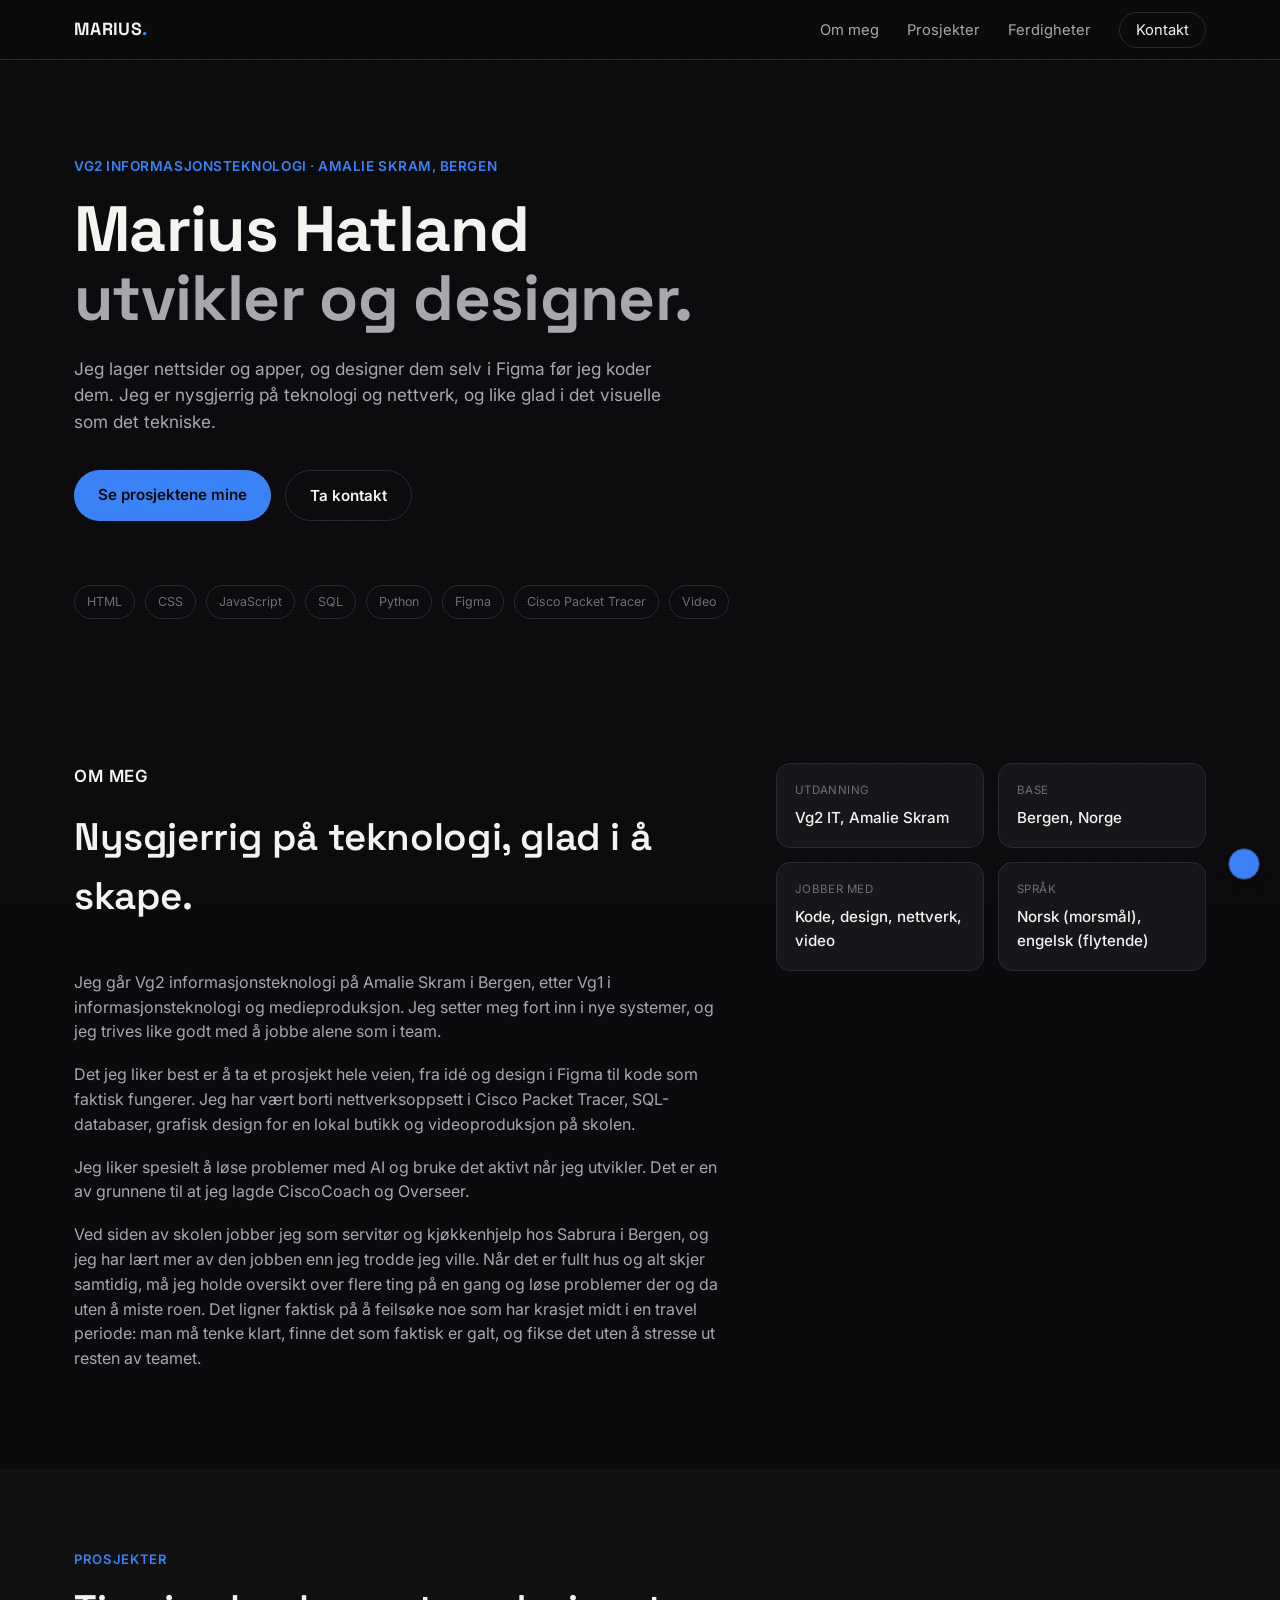
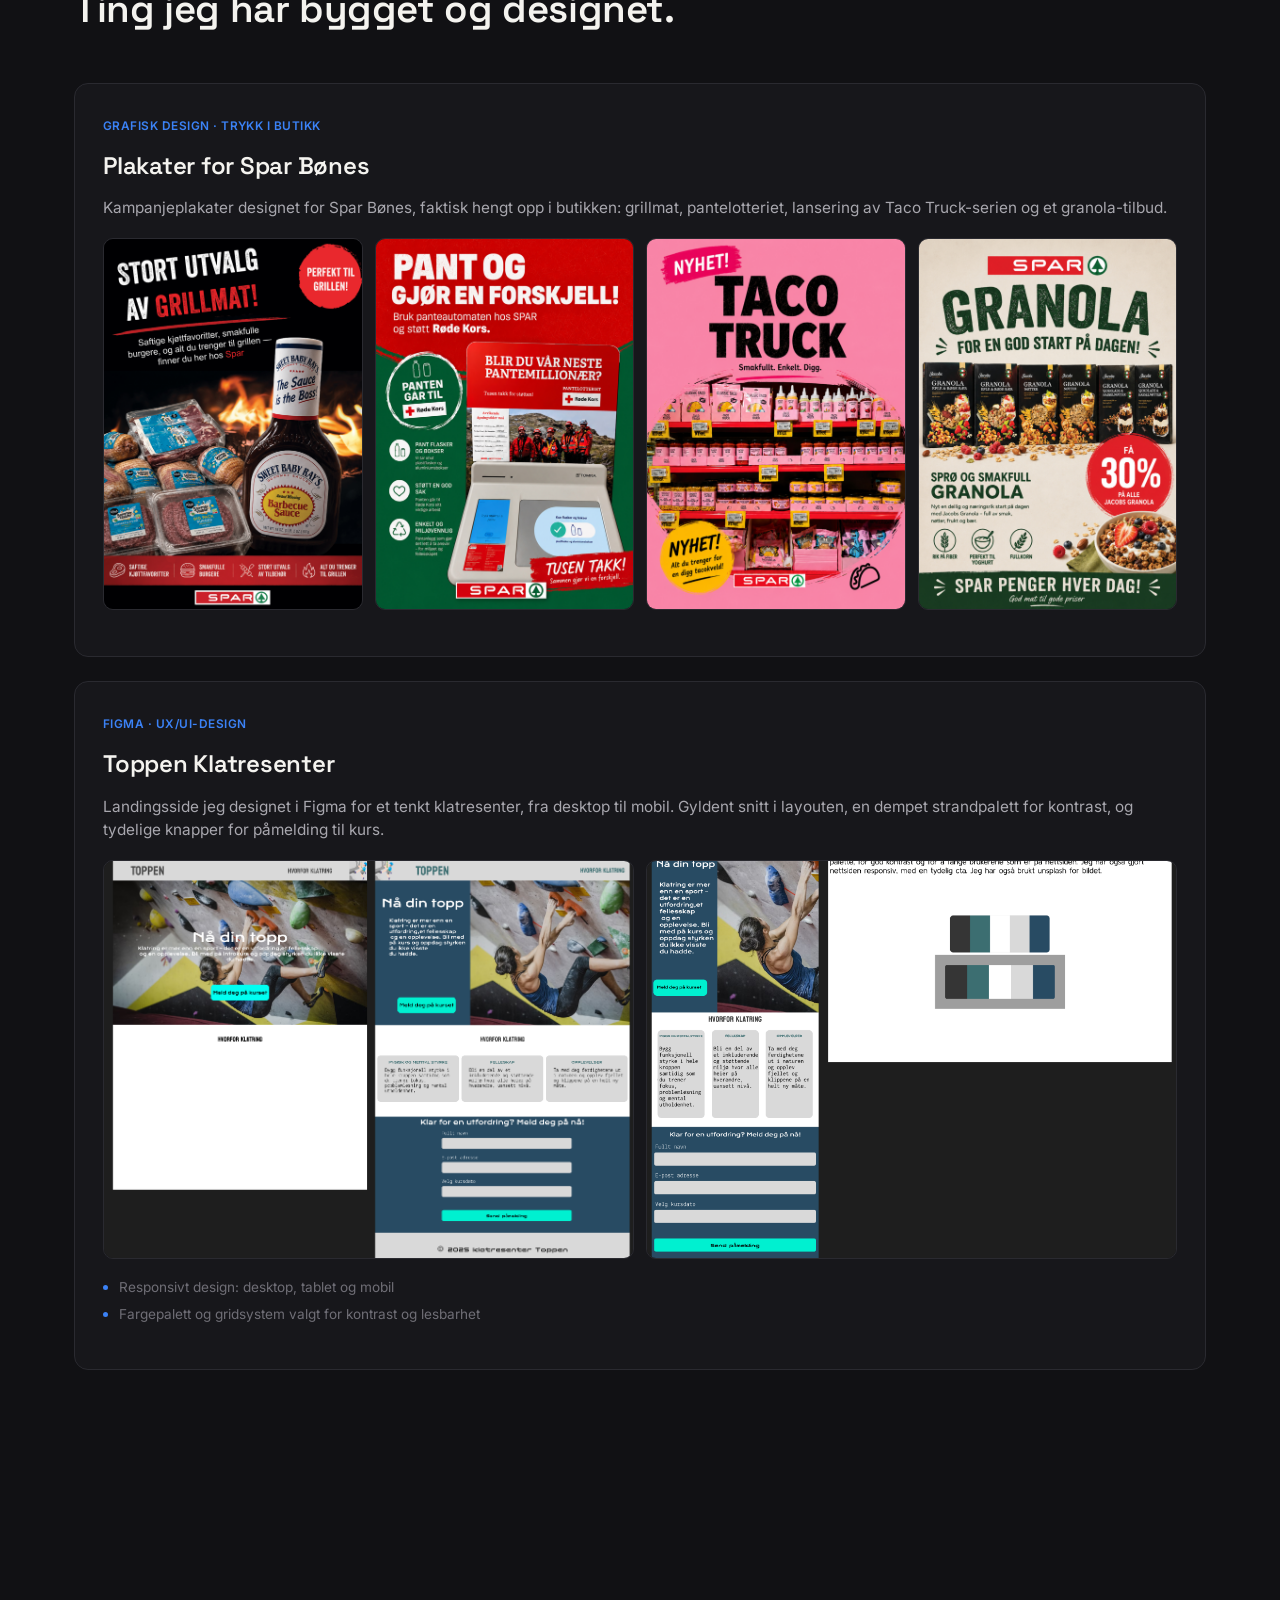
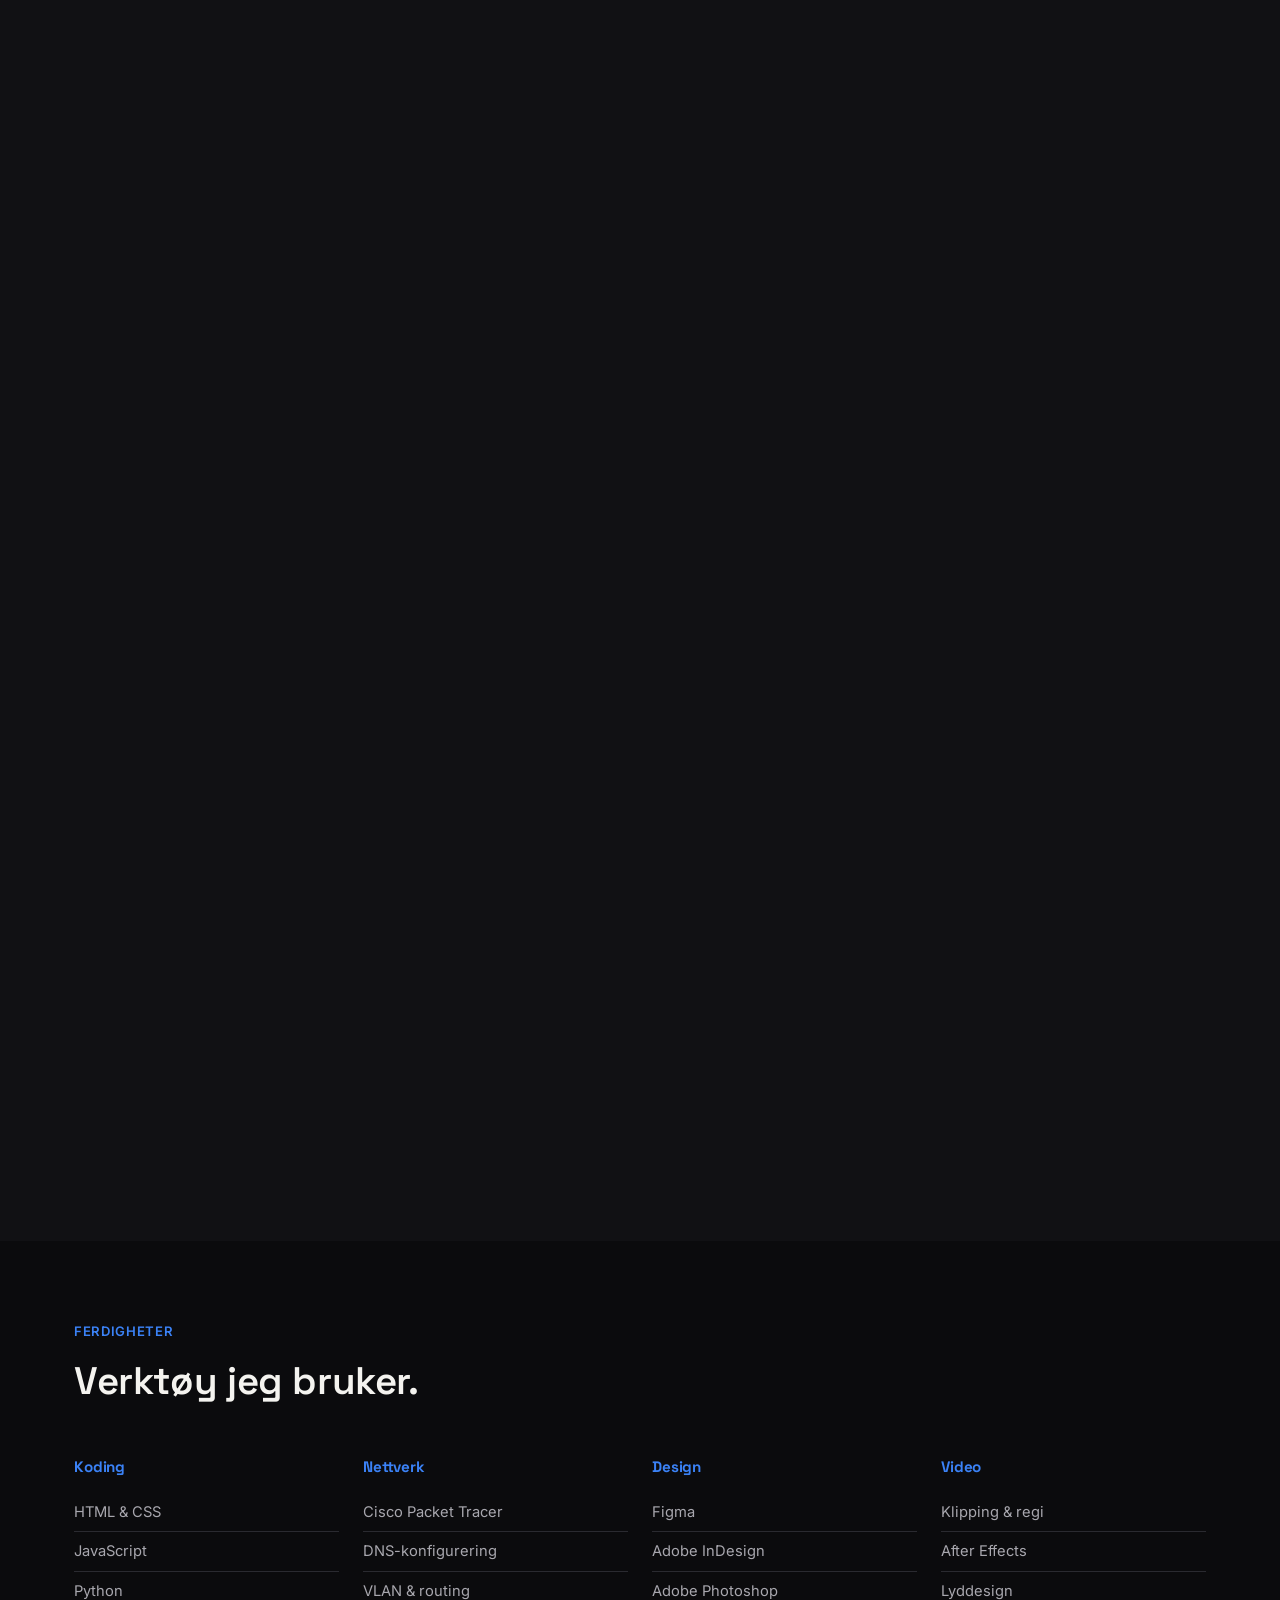
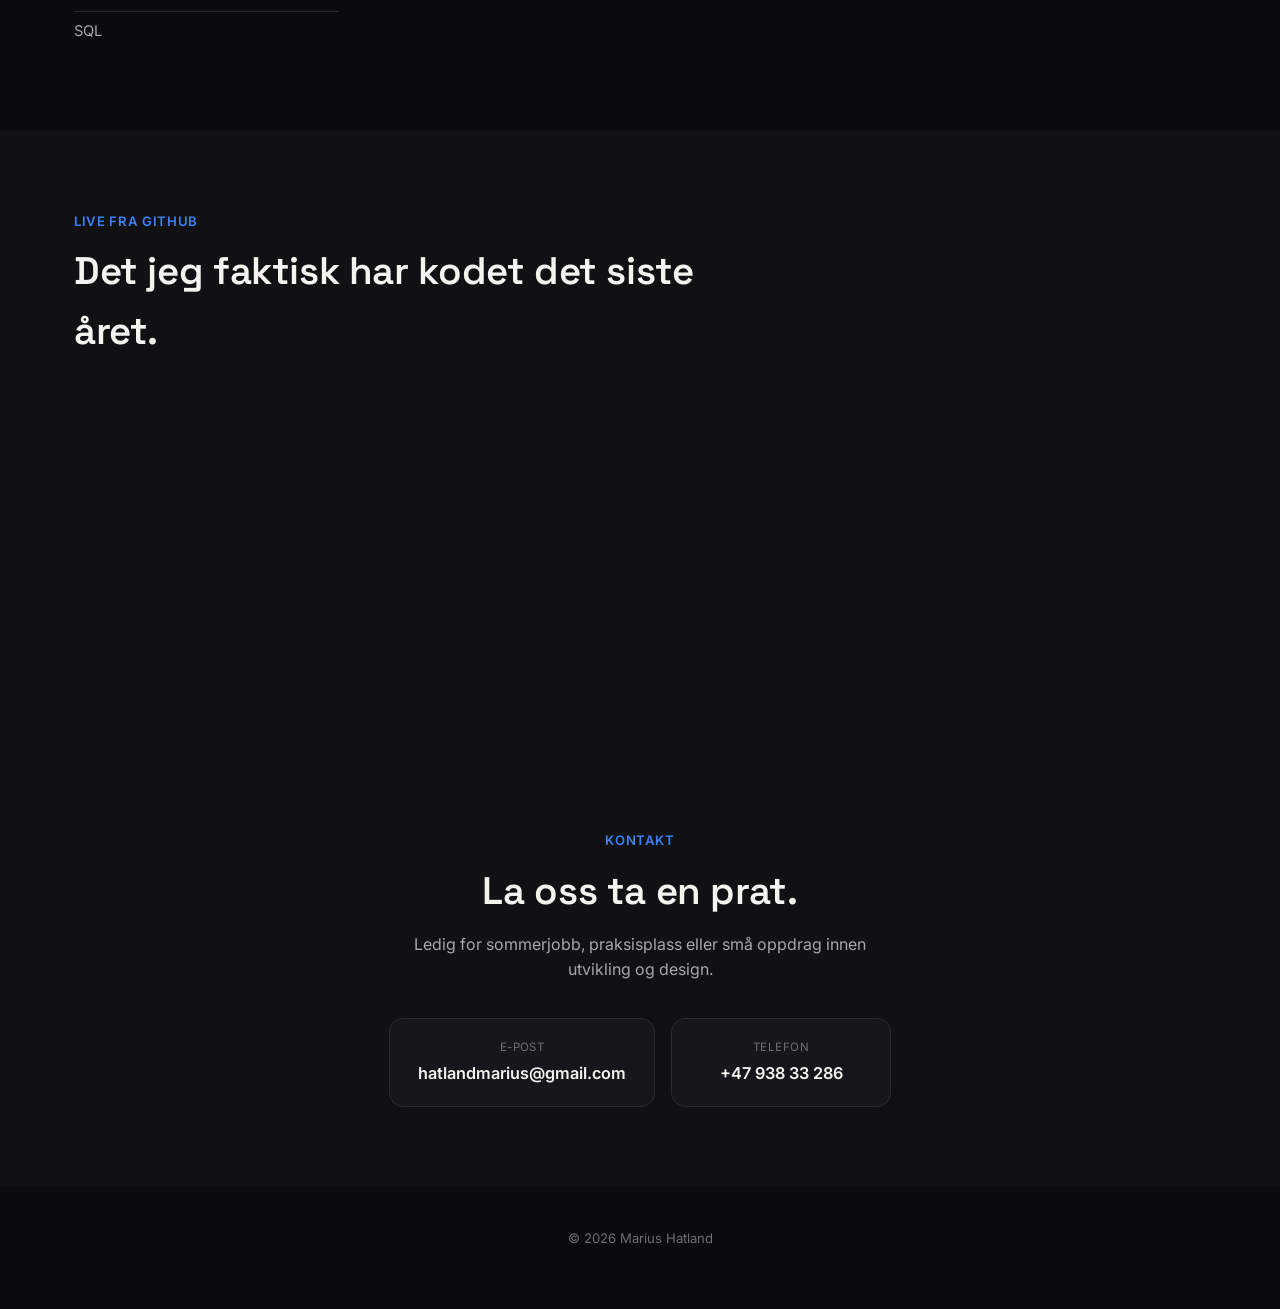
==== commit 801bd59d: "Add live GitHub activity, scroll reveals, hover polish, social preview, 404 page" ====
--- a/index.html
+++ b/index.html
@@ -6,10 +6,24 @@
 <title>Marius Hatland</title>
 <meta name="description" content="Marius Hatland. Vg2 IT-elev i Bergen som bygger nettsider, apper og design.">
 <link rel="icon" type="image/png" href="assets/images/favicon.png">
+
+<meta property="og:type" content="website">
+<meta property="og:url" content="https://mariushatland.no/">
+<meta property="og:title" content="Marius Hatland">
+<meta property="og:description" content="Vg2 IT-elev i Bergen som bygger nettsider, apper og design, fra Figma-skisse til ferdig kode.">
+<meta property="og:image" content="https://mariushatland.no/assets/images/og-image.jpg">
+<meta property="og:image:width" content="1200">
+<meta property="og:image:height" content="630">
+<meta name="twitter:card" content="summary_large_image">
+<meta name="twitter:title" content="Marius Hatland">
+<meta name="twitter:description" content="Vg2 IT-elev i Bergen som bygger nettsider, apper og design, fra Figma-skisse til ferdig kode.">
+<meta name="twitter:image" content="https://mariushatland.no/assets/images/og-image.jpg">
+
 <link rel="preconnect" href="https://fonts.googleapis.com">
 <link rel="preconnect" href="https://fonts.gstatic.com" crossorigin>
 <link href="https://fonts.googleapis.com/css2?family=Space+Grotesk:wght@400;500;600;700&family=Inter:wght@400;500;600&display=swap" rel="stylesheet">
 <link rel="stylesheet" href="styles.css">
+<script>document.documentElement.classList.add('js');</script>
 </head>
 <body>
 
@@ -117,7 +131,7 @@
       <div class="project-grid">
 
         <!-- SPAR BØNES -->
-        <article class="project-card project-card-wide">
+        <article class="project-card project-card-wide reveal">
           <span class="project-tag">Grafisk design · Trykk i butikk</span>
           <h3 class="project-title">Plakater for Spar Bønes</h3>
           <p class="project-desc">
@@ -142,7 +156,7 @@
         </article>
 
         <!-- TOPPEN / FIGMA -->
-        <article class="project-card project-card-wide" id="toppen">
+        <article class="project-card project-card-wide reveal" id="toppen">
           <span class="project-tag">Figma · UX/UI-design</span>
           <h3 class="project-title">Toppen Klatresenter</h3>
           <p class="project-desc">
@@ -165,7 +179,7 @@
         </article>
 
         <!-- FRA NULL TIL KODE (ÅRBOK) -->
-        <article class="project-card project-card-wide">
+        <article class="project-card project-card-wide reveal">
           <span class="project-tag">Skrevet, fotografert og designet av meg · Skolens årbok</span>
           <h3 class="project-title">«Fra null til kode»</h3>
           <p class="project-desc">
@@ -183,7 +197,7 @@
         </article>
 
         <!-- TEXAS BLOG -->
-        <article class="project-card">
+        <article class="project-card reveal">
           <div class="poster-gallery" style="grid-template-columns: 1fr; margin-top: 0;">
             <button class="poster-item" style="aspect-ratio: 16/10;" data-full="assets/images/misc/texas-blog.jpg">
               <img src="assets/images/misc/texas-blog.jpg" alt="Skjermbilde av Texas-reisebloggen, forsiden">
@@ -210,7 +224,7 @@
       </div>
 
       <!-- OVERSEER -->
-      <article class="project project-feature">
+      <article class="project project-feature reveal">
         <div class="project-media">
           <iframe class="project-video" src="assets/overseer-preview/intro.html?ui=0" title="Overseer sin åpningsfilm, live" loading="lazy" tabindex="-1"></iframe>
         </div>
@@ -238,7 +252,7 @@
       <div class="project-grid">
 
         <!-- JULEFILM -->
-        <article class="project-card">
+        <article class="project-card reveal">
           <span class="project-tag">Film · Klipp og regi</span>
           <h3 class="project-title">Julefilm 2025</h3>
           <p class="project-desc">
@@ -252,7 +266,7 @@
         </article>
 
         <!-- NYHETSPROMO -->
-        <article class="project-card">
+        <article class="project-card reveal">
           <span class="project-tag">Film · Nyhetssending</span>
           <h3 class="project-title">Nyhetspromo</h3>
           <p class="project-desc">
@@ -267,7 +281,7 @@
         </article>
 
         <!-- CISCO COACH -->
-        <article class="project-card">
+        <article class="project-card reveal">
           <div class="project-card-icon" aria-hidden="true">⌁</div>
           <span class="project-tag">Python · Automatisering · AI</span>
           <h3 class="project-title">CiscoCoach</h3>
@@ -308,6 +322,23 @@
         <div class="skill-group">
           <h3>Video</h3>
           <ul><li>Klipping &amp; regi</li><li>After Effects</li><li>Lyddesign</li></ul>
+        </div>
+      </div>
+    </div>
+  </section>
+
+  <!-- GITHUB AKTIVITET -->
+  <section class="section section-alt" id="github">
+    <div class="section-inner">
+      <p class="section-kicker">Live fra GitHub</p>
+      <h2 class="section-title">Det jeg faktisk har kodet det siste året.</h2>
+      <div class="github-card reveal">
+        <div class="github-card-head">
+          <span class="github-card-user">@MarioCantario</span>
+          <a href="https://github.com/MarioCantario" target="_blank" rel="noopener">Se profilen ↗</a>
+        </div>
+        <div class="github-chart-wrap">
+          <img id="githubChart" src="" alt="GitHub-bidragsgraf for MarioCantario, oppdateres live" width="722" height="112" loading="lazy">
         </div>
       </div>
     </div>
--- a/styles.css
+++ b/styles.css
@@ -18,6 +18,16 @@
 
 html { scroll-behavior: smooth; }
 
+html.js .reveal {
+  opacity: 0;
+  transform: translateY(22px);
+  transition: opacity 0.7s cubic-bezier(0.16, 1, 0.3, 1), transform 0.7s cubic-bezier(0.16, 1, 0.3, 1);
+}
+html.js .reveal.is-visible { opacity: 1; transform: translateY(0); }
+@media (prefers-reduced-motion: reduce) {
+  html.js .reveal { opacity: 1; transform: none; transition: none; }
+}
+
 body {
   margin: 0;
   background: var(--bg);
@@ -259,6 +269,7 @@
   border: 1px solid var(--border);
   border-radius: 20px;
   overflow: hidden;
+  transition: border-color 0.25s ease, transform 0.25s ease;
   margin-bottom: 28px;
 }
 .project-media {
@@ -332,6 +343,12 @@
   border-radius: var(--radius);
   padding: 28px;
   min-width: 0;
+  transition: border-color 0.25s ease, transform 0.25s ease;
+}
+.project-card:hover,
+.project-feature:hover {
+  border-color: color-mix(in srgb, var(--accent) 45%, var(--border));
+  transform: translateY(-3px);
 }
 .project-card-wide { grid-column: span 2; }
 
@@ -398,6 +415,45 @@
   border-top: 1px solid var(--border);
 }
 .skill-group li:first-child { border-top: none; }
+
+/* ---------- GitHub aktivitet ---------- */
+.github-card {
+  background: #f4f3ef;
+  border: 1px solid #dcdad3;
+  border-radius: var(--radius);
+  padding: 24px 28px 28px;
+}
+.github-card-head {
+  display: flex;
+  align-items: center;
+  justify-content: space-between;
+  margin-bottom: 18px;
+  flex-wrap: wrap;
+  gap: 10px;
+}
+.github-card-user {
+  color: #17171b;
+  font-family: 'Space Grotesk', sans-serif;
+  font-weight: 600;
+  font-size: 0.95rem;
+}
+.github-card-head a {
+  font-size: 0.85rem;
+  font-weight: 600;
+  color: var(--accent);
+}
+.github-card-head a:hover { text-decoration: underline; }
+.github-chart-wrap {
+  overflow-x: auto;
+  padding-bottom: 4px;
+}
+.github-chart-wrap img {
+  display: block;
+  min-width: 640px;
+  width: 100%;
+  height: auto;
+  filter: saturate(1.1);
+}
 
 /* ---------- Kontakt ---------- */
 .kontakt-inner { text-align: center; }
